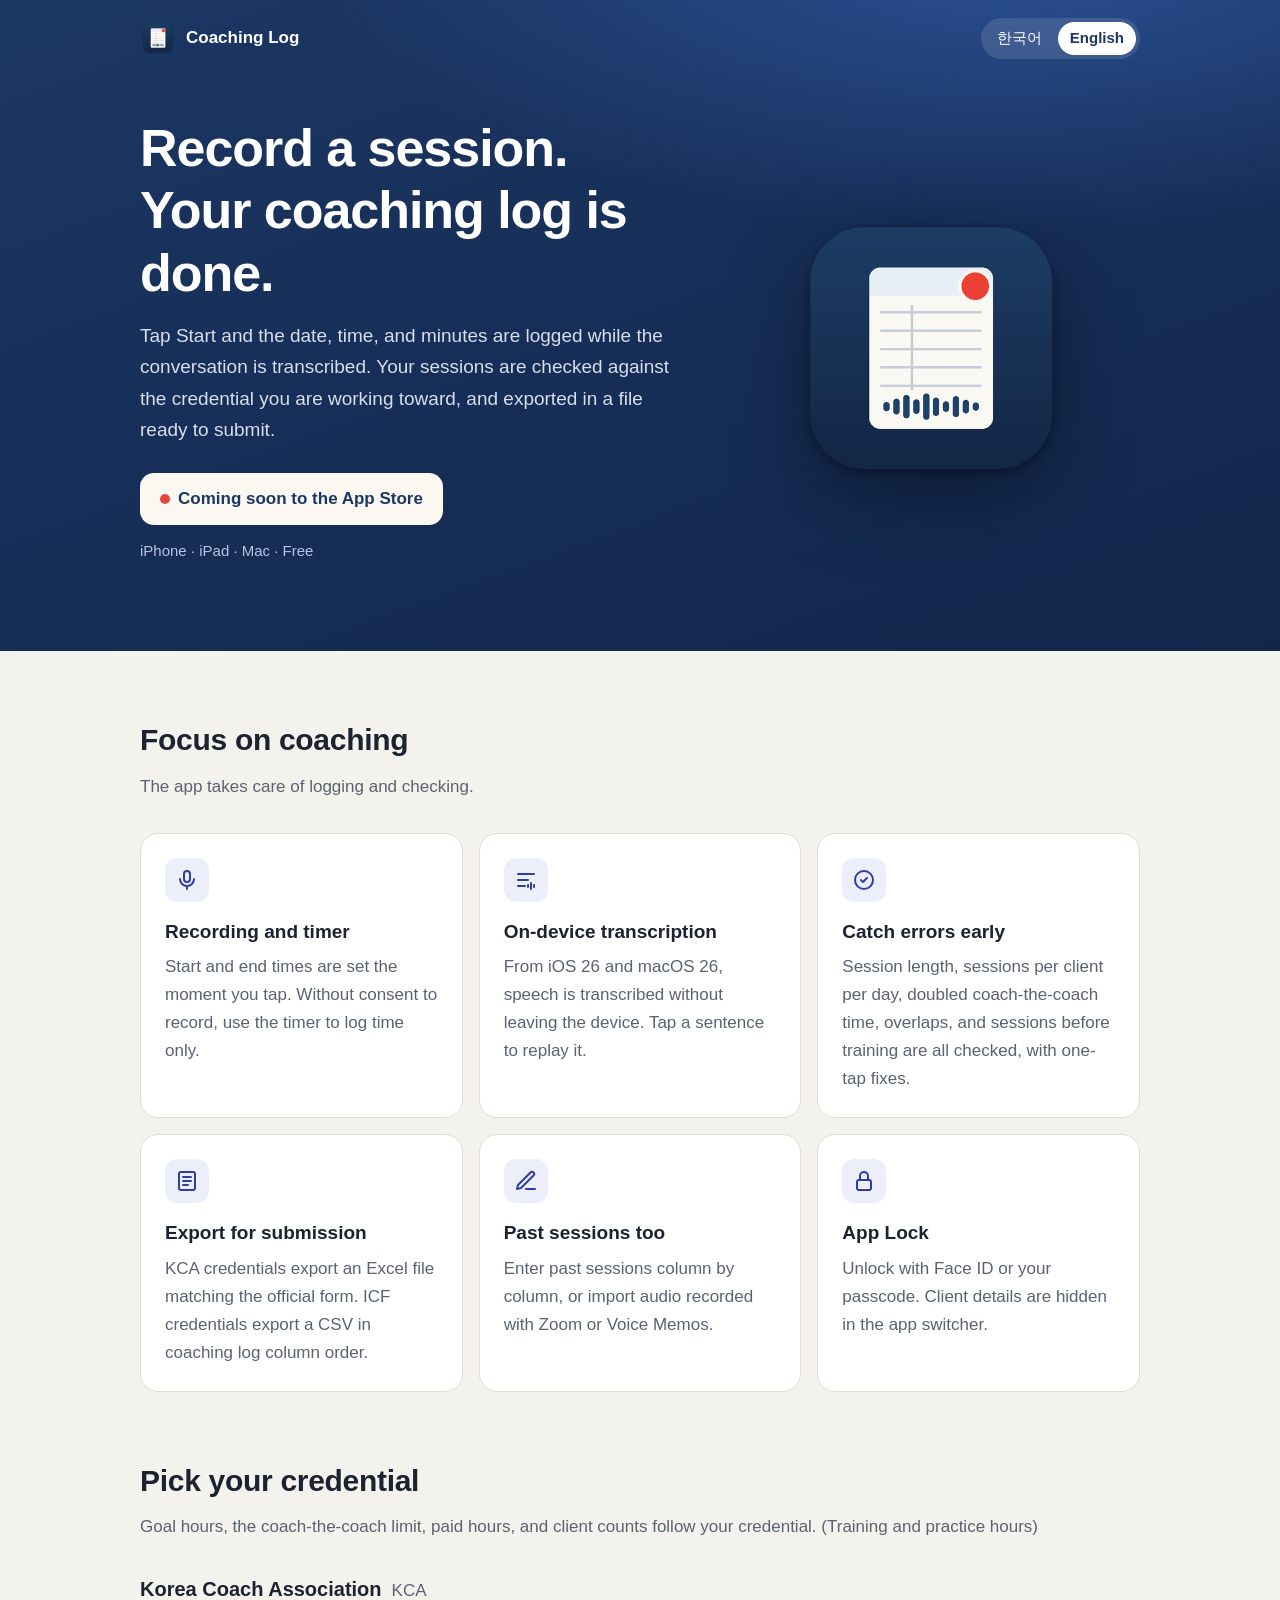
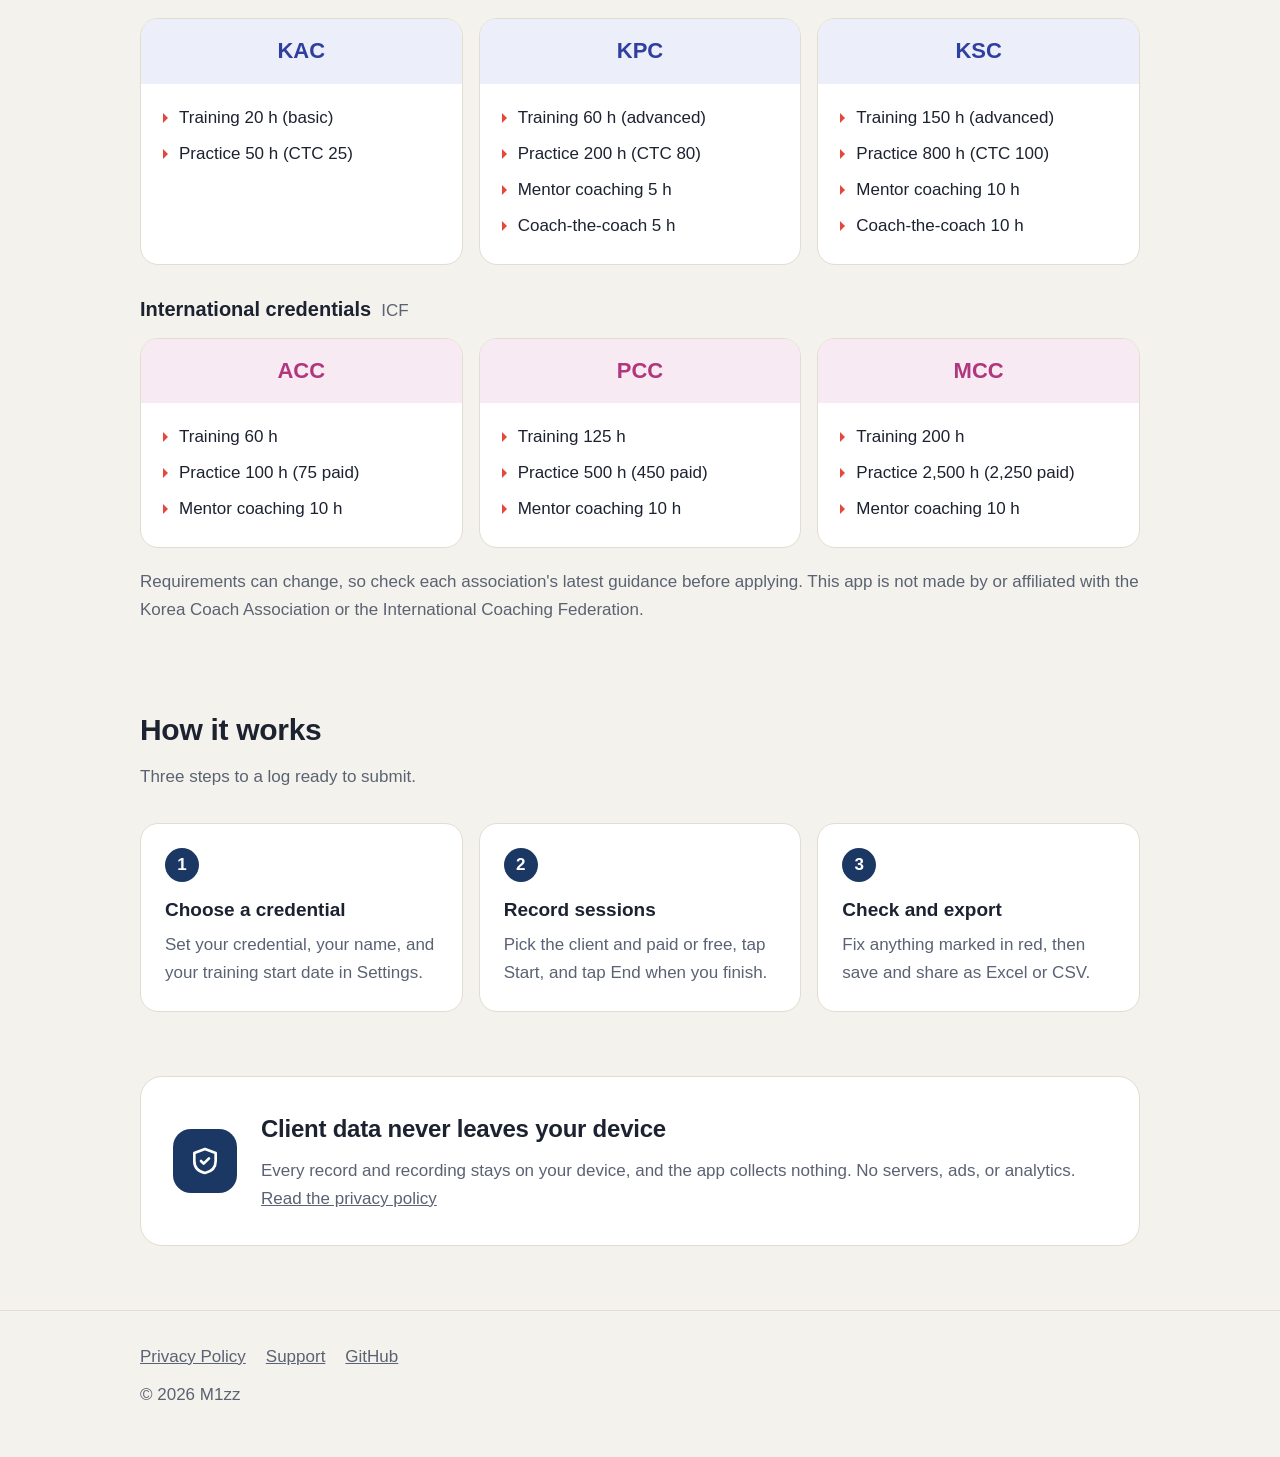
==== docs/index.html @ f6232773 "Add GitHub Pages site with app introduction and privacy policy - docs/index.html: features, supporte" ====
<!doctype html>
<html lang="ko" data-title-ko="코칭일지 · 코치 자격 실습 기록" data-title-en="Coaching Log · Coach Hours">
<head>
  <meta charset="utf-8">
  <meta name="viewport" content="width=device-width, initial-scale=1">
  <title>코칭일지 · 코치 자격 실습 기록</title>
  <meta name="description" content="코칭을 녹음하면 코칭일지가 완성돼요. KAC KPC KSC, ICF ACC PCC MCC 실습 시간을 기록하고 점검하는 iPhone · iPad · Mac 앱.">
  <meta property="og:title" content="코칭일지 · 코치 자격 실습 기록">
  <meta property="og:description" content="녹음하면 코칭일지가 완성돼요. 자격증별 실습 시간과 작성 규칙을 자동으로 점검합니다.">
  <meta property="og:image" content="https://m1zz.github.io/KACCoachingLog/assets/icon.png">
  <meta name="theme-color" content="#1b3764">
  <link rel="icon" href="assets/icon.png">
  <link rel="apple-touch-icon" href="assets/icon.png">
  <link rel="stylesheet" href="style.css">
</head>
<body>
  <div class="hero">
    <div class="wrap">
      <div class="topbar">
        <a class="brand" href="./"><img src="assets/icon.png" alt=""><span data-lang="ko">코칭일지</span><span data-lang="en">Coaching Log</span></a>
        <div class="lang" role="group" aria-label="Language">
          <button type="button" data-set="ko" aria-pressed="true">한국어</button>
          <button type="button" data-set="en" aria-pressed="false">English</button>
        </div>
      </div>

      <div class="hero-grid">
        <div>
          <h1 data-lang="ko">녹음하면<br>코칭일지가 완성돼요</h1>
          <h1 data-lang="en">Record a session.<br>Your coaching log is done.</h1>
          <p class="lead" data-lang="ko">시작 버튼을 누르면 날짜·시간·분이 기록되고, 대화는 텍스트로 변환돼요. 준비 중인 코치 자격증에 맞춰 실습 시간과 작성 규칙을 점검하고, 제출용 파일로 바로 내보내요.</p>
          <p class="lead" data-lang="en">Tap Start and the date, time, and minutes are logged while the conversation is transcribed. Your sessions are checked against the credential you are working toward, and exported in a file ready to submit.</p>
          <span class="badge"><span class="dot"></span><span data-lang="ko">App Store 출시 예정</span><span data-lang="en">Coming soon to the App Store</span></span>
          <p class="hero-sub" data-lang="ko">iPhone · iPad · Mac · 무료</p>
          <p class="hero-sub" data-lang="en">iPhone · iPad · Mac · Free</p>
        </div>
        <div class="hero-art"><img src="assets/icon.png" alt="코칭일지 앱 아이콘"></div>
      </div>
    </div>
  </div>

  <main>
    <section>
      <div class="wrap">
        <h2 data-lang="ko">코칭에만 집중하세요</h2>
        <h2 data-lang="en">Focus on coaching</h2>
        <p class="intro" data-lang="ko">기록과 점검은 앱이 맡아요.</p>
        <p class="intro" data-lang="en">The app takes care of logging and checking.</p>
        <div class="features">
          <div class="card">
            <div class="icon"><svg viewBox="0 0 24 24" fill="none" stroke="currentColor" stroke-width="2" stroke-linecap="round"><rect x="9" y="3" width="6" height="11" rx="3"/><path d="M5 11a7 7 0 0 0 14 0M12 18v3"/></svg></div>
            <h3 data-lang="ko">녹음과 타이머</h3>
            <h3 data-lang="en">Recording and timer</h3>
            <p data-lang="ko">시작과 종료를 누른 순간이 그대로 기록돼요. 녹음 동의가 없으면 타이머로 시간만 남길 수 있어요.</p>
            <p data-lang="en">Start and end times are set the moment you tap. Without consent to record, use the timer to log time only.</p>
          </div>
          <div class="card">
            <div class="icon"><svg viewBox="0 0 24 24" fill="none" stroke="currentColor" stroke-width="2" stroke-linecap="round"><path d="M4 6h16M4 12h10M4 18h7"/><path d="M17 15v6M20 17v2M14 17v2"/></svg></div>
            <h3 data-lang="ko">기기 안에서 텍스트 변환</h3>
            <h3 data-lang="en">On-device transcription</h3>
            <p data-lang="ko">iOS 26 · macOS 26부터 음성이 기기 밖으로 나가지 않고 변환돼요. 문장을 누르면 그 부분부터 다시 들어요.</p>
            <p data-lang="en">From iOS 26 and macOS 26, speech is transcribed without leaving the device. Tap a sentence to replay it.</p>
          </div>
          <div class="card">
            <div class="icon"><svg viewBox="0 0 24 24" fill="none" stroke="currentColor" stroke-width="2" stroke-linecap="round" stroke-linejoin="round"><path d="M9 12l2 2 4-4"/><circle cx="12" cy="12" r="9"/></svg></div>
            <h3 data-lang="ko">작성 오류 미리 찾기</h3>
            <h3 data-lang="en">Catch errors early</h3>
            <p data-lang="ko">세션 30~120분, 같은 날 같은 고객 2회, 코치더코치 2배 계산, 시간 겹침, 교육 시작 전 코칭까지 확인하고 한 번에 고쳐요.</p>
            <p data-lang="en">Session length, sessions per client per day, doubled coach-the-coach time, overlaps, and sessions before training are all checked, with one-tap fixes.</p>
          </div>
          <div class="card">
            <div class="icon"><svg viewBox="0 0 24 24" fill="none" stroke="currentColor" stroke-width="2" stroke-linecap="round" stroke-linejoin="round"><rect x="4" y="3" width="16" height="18" rx="2"/><path d="M8 8h8M8 12h8M8 16h5"/></svg></div>
            <h3 data-lang="ko">제출용 파일로 내보내기</h3>
            <h3 data-lang="en">Export for submission</h3>
            <p data-lang="ko">한국코치협회는 공식 코칭일지 양식과 같은 서식의 엑셀로, ICF는 코칭 로그 칸 순서의 CSV로 저장해요.</p>
            <p data-lang="en">KCA credentials export an Excel file matching the official form. ICF credentials export a CSV in coaching log column order.</p>
          </div>
          <div class="card">
            <div class="icon"><svg viewBox="0 0 24 24" fill="none" stroke="currentColor" stroke-width="2" stroke-linecap="round" stroke-linejoin="round"><path d="M12 20h9"/><path d="M16.5 3.5a2.1 2.1 0 0 1 3 3L7 19l-4 1 1-4z"/></svg></div>
            <h3 data-lang="ko">지난 코칭도 간단히</h3>
            <h3 data-lang="en">Past sessions too</h3>
            <p data-lang="ko">엑셀 칸 순서대로 직접 입력하거나, Zoom · 음성 메모로 녹음한 파일을 가져와 기록으로 만들어요.</p>
            <p data-lang="en">Enter past sessions column by column, or import audio recorded with Zoom or Voice Memos.</p>
          </div>
          <div class="card">
            <div class="icon"><svg viewBox="0 0 24 24" fill="none" stroke="currentColor" stroke-width="2" stroke-linecap="round" stroke-linejoin="round"><rect x="5" y="11" width="14" height="10" rx="2"/><path d="M8 11V7a4 4 0 0 1 8 0v4"/></svg></div>
            <h3 data-lang="ko">앱 잠금</h3>
            <h3 data-lang="en">App Lock</h3>
            <p data-lang="ko">Face ID 또는 기기 암호로 열고, 앱 전환 화면에서도 고객 정보가 가려져요.</p>
            <p data-lang="en">Unlock with Face ID or your passcode. Client details are hidden in the app switcher.</p>
          </div>
        </div>
      </div>
    </section>

    <section style="padding-top: 0">
      <div class="wrap">
        <h2 data-lang="ko">준비 중인 자격증을 고르세요</h2>
        <h2 data-lang="en">Pick your credential</h2>
        <p class="intro" data-lang="ko">목표 시간, 코치더코치 한도, 유료 시간, 고객 수 기준이 자격증에 맞춰 바뀌어요. (교육 · 실습시간 기준)</p>
        <p class="intro" data-lang="en">Goal hours, the coach-the-coach limit, paid hours, and client counts follow your credential. (Training and practice hours)</p>

        <div class="group-title"><strong data-lang="ko">국내 코치 자격증</strong><strong data-lang="en">Korea Coach Association</strong><span data-lang="ko">(사)한국코치협회</span><span data-lang="en">KCA</span></div>
        <div class="creds">
          <div class="cred kca"><header>KAC</header><ul>
            <li data-lang="ko">교육 20시간 (기본)</li><li data-lang="en">Training 20 h (basic)</li>
            <li data-lang="ko">실습 50시간 (CTC 25)</li><li data-lang="en">Practice 50 h (CTC 25)</li>
          </ul></div>
          <div class="cred kca"><header>KPC</header><ul>
            <li data-lang="ko">교육 60시간 (심화, 역량)</li><li data-lang="en">Training 60 h (advanced)</li>
            <li data-lang="ko">실습 200시간 (CTC 80)</li><li data-lang="en">Practice 200 h (CTC 80)</li>
            <li data-lang="ko">멘토코칭 5시간</li><li data-lang="en">Mentor coaching 5 h</li>
            <li data-lang="ko">코치더코치 5시간</li><li data-lang="en">Coach-the-coach 5 h</li>
          </ul></div>
          <div class="cred kca"><header>KSC</header><ul>
            <li data-lang="ko">교육 150시간 (심화, 역량)</li><li data-lang="en">Training 150 h (advanced)</li>
            <li data-lang="ko">실습 800시간 (CTC 100)</li><li data-lang="en">Practice 800 h (CTC 100)</li>
            <li data-lang="ko">멘토코칭 10시간</li><li data-lang="en">Mentor coaching 10 h</li>
            <li data-lang="ko">코치더코치 10시간</li><li data-lang="en">Coach-the-coach 10 h</li>
          </ul></div>
        </div>

        <div class="group-title"><strong data-lang="ko">국제 코치 자격증</strong><strong data-lang="en">International credentials</strong><span data-lang="ko">국제코칭연맹(ICF)</span><span data-lang="en">ICF</span></div>
        <div class="creds">
          <div class="cred icf"><header>ACC</header><ul>
            <li data-lang="ko">교육 60시간</li><li data-lang="en">Training 60 h</li>
            <li data-lang="ko">실습 100시간 (유료 75시간)</li><li data-lang="en">Practice 100 h (75 paid)</li>
            <li data-lang="ko">멘토코칭 10시간</li><li data-lang="en">Mentor coaching 10 h</li>
          </ul></div>
          <div class="cred icf"><header>PCC</header><ul>
            <li data-lang="ko">교육 125시간</li><li data-lang="en">Training 125 h</li>
            <li data-lang="ko">실습 500시간 (유료 450시간)</li><li data-lang="en">Practice 500 h (450 paid)</li>
            <li data-lang="ko">멘토코칭 10시간</li><li data-lang="en">Mentor coaching 10 h</li>
          </ul></div>
          <div class="cred icf"><header>MCC</header><ul>
            <li data-lang="ko">교육 200시간</li><li data-lang="en">Training 200 h</li>
            <li data-lang="ko">실습 2500시간 (유료 2250시간)</li><li data-lang="en">Practice 2,500 h (2,250 paid)</li>
            <li data-lang="ko">멘토코칭 10시간</li><li data-lang="en">Mentor coaching 10 h</li>
          </ul></div>
        </div>
        <p class="note" data-lang="ko">응시 요건은 바뀔 수 있어요. 응시 전에 각 협회의 최신 안내를 확인해 주세요. 이 앱은 한국코치협회나 국제코칭연맹이 만든 앱이 아니에요.</p>
        <p class="note" data-lang="en">Requirements can change, so check each association's latest guidance before applying. This app is not made by or affiliated with the Korea Coach Association or the International Coaching Federation.</p>
      </div>
    </section>

    <section style="padding-top: 0">
      <div class="wrap">
        <h2 data-lang="ko">이렇게 써요</h2>
        <h2 data-lang="en">How it works</h2>
        <p class="intro" data-lang="ko">세 단계면 제출할 코칭일지가 준비돼요.</p>
        <p class="intro" data-lang="en">Three steps to a log ready to submit.</p>
        <div class="steps">
          <div class="step">
            <h3 data-lang="ko">자격증 고르기</h3><h3 data-lang="en">Choose a credential</h3>
            <p data-lang="ko">설정에서 준비 중인 자격증과 응시자 명, 교육 시작일을 입력해요.</p>
            <p data-lang="en">Set your credential, your name, and your training start date in Settings.</p>
          </div>
          <div class="step">
            <h3 data-lang="ko">코칭 녹음</h3><h3 data-lang="en">Record sessions</h3>
            <p data-lang="ko">고객 이름과 유료 · 무료를 고르고 시작, 끝나면 종료를 눌러요.</p>
            <p data-lang="en">Pick the client and paid or free, tap Start, and tap End when you finish.</p>
          </div>
          <div class="step">
            <h3 data-lang="ko">점검하고 내보내기</h3><h3 data-lang="en">Check and export</h3>
            <p data-lang="ko">빨간 표시를 고친 뒤 엑셀이나 CSV로 저장하고 공유해요.</p>
            <p data-lang="en">Fix anything marked in red, then save and share as Excel or CSV.</p>
          </div>
        </div>
      </div>
    </section>

    <section style="padding-top: 0">
      <div class="wrap">
        <div class="privacy-band">
          <div class="shield"><svg width="32" height="32" viewBox="0 0 24 24" fill="none" stroke="currentColor" stroke-width="2" stroke-linecap="round" stroke-linejoin="round"><path d="M12 3l8 3v6c0 5-3.5 8-8 9-4.5-1-8-4-8-9V6z"/><path d="M9 12l2 2 4-4"/></svg></div>
          <div>
            <h2 data-lang="ko">고객 정보는 기기 밖으로 나가지 않아요</h2>
            <h2 data-lang="en">Client data never leaves your device</h2>
            <p data-lang="ko">모든 기록과 녹음은 이 기기에만 저장되고, 앱은 어떤 정보도 수집하지 않아요. 서버, 광고, 분석 도구가 없어요. <a href="privacy.html">개인정보처리방침 보기</a></p>
            <p data-lang="en">Every record and recording stays on your device, and the app collects nothing. No servers, ads, or analytics. <a href="privacy.html">Read the privacy policy</a></p>
          </div>
        </div>
      </div>
    </section>
  </main>

  <footer>
    <div class="wrap">
      <div class="links">
        <a href="privacy.html"><span data-lang="ko">개인정보처리방침</span><span data-lang="en">Privacy Policy</span></a>
        <a href="https://github.com/M1zz/KACCoachingLog/issues"><span data-lang="ko">문의 · 지원</span><span data-lang="en">Support</span></a>
        <a href="https://github.com/M1zz/KACCoachingLog">GitHub</a>
      </div>
      <div>© 2026 M1zz</div>
    </div>
  </footer>
  <script src="lang.js"></script>
</body>
</html>
---- docs/style.css ----
:root {
  --navy: #1b3764;
  --navy-deep: #12264a;
  --paper: #fbf8f1;
  --red: #e5483b;
  --bg: #f4f2ec;
  --surface: #ffffff;
  --text: #1c2230;
  --muted: #5a6273;
  --line: #e2ddd1;
  --kca: #2f3f9e;
  --kca-soft: #eceefa;
  --icf: #b0367d;
  --icf-soft: #f8eaf2;
}

@media (prefers-color-scheme: dark) {
  :root {
    --bg: #0f1726;
    --surface: #182236;
    --text: #e9ecf2;
    --muted: #a3acbd;
    --line: #2a3650;
    --kca: #a9b4ff;
    --kca-soft: #1f2a4d;
    --icf: #f29ccc;
    --icf-soft: #3a2036;
  }
}

* { box-sizing: border-box; }

html { -webkit-text-size-adjust: 100%; }

body {
  margin: 0;
  background: var(--bg);
  color: var(--text);
  font-family: -apple-system, BlinkMacSystemFont, "Apple SD Gothic Neo", "Pretendard", "Noto Sans KR", "Segoe UI", sans-serif;
  font-size: 17px;
  line-height: 1.65;
  word-break: keep-all;
}

a { color: inherit; }

.wrap { max-width: 1040px; margin: 0 auto; padding: 0 20px; }

/* Language switch: elements carry data-lang="ko" or "en" */
html[lang="ko"] [data-lang="en"],
html[lang="en"] [data-lang="ko"] { display: none !important; }

.topbar {
  display: flex; align-items: center; justify-content: space-between;
  padding: 18px 0;
}
.brand { display: flex; align-items: center; gap: 10px; font-weight: 700; text-decoration: none; }
.brand img { width: 36px; height: 36px; border-radius: 9px; }
.lang { display: flex; gap: 4px; background: rgba(255,255,255,.12); border-radius: 999px; padding: 4px; }
.lang button {
  font: inherit; font-size: 15px; border: 0; background: transparent; color: inherit;
  padding: 4px 12px; border-radius: 999px; cursor: pointer;
}
.lang button[aria-pressed="true"] { background: #fff; color: var(--navy); font-weight: 700; }

/* Hero */
.hero {
  background: radial-gradient(1200px 500px at 80% -10%, #2b5196 0%, transparent 60%), linear-gradient(160deg, var(--navy) 0%, var(--navy-deep) 100%);
  color: #fff;
  padding-bottom: 72px;
}
.hero-grid { display: grid; grid-template-columns: 1.3fr 1fr; gap: 40px; align-items: center; padding-top: 40px; }
.hero h1 { font-size: clamp(34px, 5vw, 52px); line-height: 1.2; margin: 0 0 16px; letter-spacing: -0.02em; }
.hero p.lead { font-size: 19px; color: #d6deef; margin: 0 0 28px; max-width: 34em; }
.badge {
  display: inline-flex; align-items: center; gap: 8px;
  background: var(--paper); color: var(--navy); font-weight: 700;
  padding: 12px 20px; border-radius: 14px; text-decoration: none;
}
.badge .dot { width: 10px; height: 10px; border-radius: 50%; background: var(--red); }
.hero-sub { margin-top: 14px; color: #b9c4dc; font-size: 15px; }
.hero-art { display: flex; justify-content: center; }
.hero-art img { width: min(300px, 70vw); filter: drop-shadow(0 24px 40px rgba(0,0,0,.35)); }

/* Sections */
section { padding: 64px 0; }
section h2 { font-size: 30px; margin: 0 0 8px; letter-spacing: -0.01em; }
section .intro { color: var(--muted); margin: 0 0 32px; }

.features { display: grid; grid-template-columns: repeat(3, 1fr); gap: 16px; }
.card {
  background: var(--surface); border: 1px solid var(--line); border-radius: 18px; padding: 24px;
}
.card .icon {
  width: 44px; height: 44px; border-radius: 12px; display: grid; place-items: center;
  background: var(--kca-soft); color: var(--kca); margin-bottom: 14px;
}
.card .icon svg { width: 24px; height: 24px; }
.card h3 { margin: 0 0 6px; font-size: 19px; }
.card p { margin: 0; color: var(--muted); }

/* Credentials */
.creds { display: grid; grid-template-columns: repeat(3, 1fr); gap: 16px; }
.cred { background: var(--surface); border: 1px solid var(--line); border-radius: 18px; overflow: hidden; }
.cred header { padding: 14px 20px; font-size: 22px; font-weight: 800; text-align: center; }
.cred.kca header { background: var(--kca-soft); color: var(--kca); }
.cred.icf header { background: var(--icf-soft); color: var(--icf); }
.cred ul { list-style: none; margin: 0; padding: 16px 20px 20px; }
.cred li { padding: 4px 0 4px 18px; position: relative; }
.cred li::before { content: ""; position: absolute; left: 2px; top: 13px; border: 5px solid transparent; border-left-color: var(--red); }
.group-title { display: flex; align-items: baseline; gap: 10px; margin: 28px 0 12px; }
.group-title strong { font-size: 20px; }
.group-title span { color: var(--muted); }
.note { color: var(--muted); margin-top: 20px; }

/* Steps */
.steps { display: grid; grid-template-columns: repeat(3, 1fr); gap: 16px; counter-reset: step; }
.step { background: var(--surface); border: 1px solid var(--line); border-radius: 18px; padding: 24px; }
.step::before {
  counter-increment: step; content: counter(step);
  display: inline-grid; place-items: center; width: 34px; height: 34px; border-radius: 50%;
  background: var(--navy); color: #fff; font-weight: 700; margin-bottom: 12px;
}
.step h3 { margin: 0 0 6px; font-size: 19px; }
.step p { margin: 0; color: var(--muted); }

.privacy-band {
  background: var(--surface); border: 1px solid var(--line); border-radius: 22px; padding: 32px;
  display: grid; grid-template-columns: auto 1fr; gap: 24px; align-items: center;
}
.privacy-band .shield {
  width: 64px; height: 64px; border-radius: 18px; background: var(--navy); color: #fff; display: grid; place-items: center;
}
.privacy-band h2 { font-size: 24px; }
.privacy-band p { margin: 0; color: var(--muted); }

footer { border-top: 1px solid var(--line); padding: 32px 0 48px; color: var(--muted); }
footer .links { display: flex; flex-wrap: wrap; gap: 20px; margin-bottom: 10px; }

/* Document pages (privacy) */
.doc-head { background: var(--navy); color: #fff; padding-bottom: 40px; }
.doc-head h1 { margin: 24px 0 6px; font-size: 34px; }
.doc-head p { margin: 0; color: #c9d3e8; }
.doc { max-width: 760px; margin: 0 auto; padding: 40px 20px 64px; }
.doc h2 { font-size: 22px; margin: 36px 0 10px; }
.doc ul { padding-left: 22px; }
.doc li { margin: 6px 0; }
.doc .box { background: var(--surface); border: 1px solid var(--line); border-radius: 16px; padding: 20px 24px; }

@media (max-width: 860px) {
  .hero-grid { grid-template-columns: 1fr; text-align: center; }
  .hero p.lead { margin-left: auto; margin-right: auto; }
  .hero-art { order: -1; }
  .hero-art img { width: 180px; }
  .features, .creds, .steps { grid-template-columns: 1fr; }
  .privacy-band { grid-template-columns: 1fr; }
}
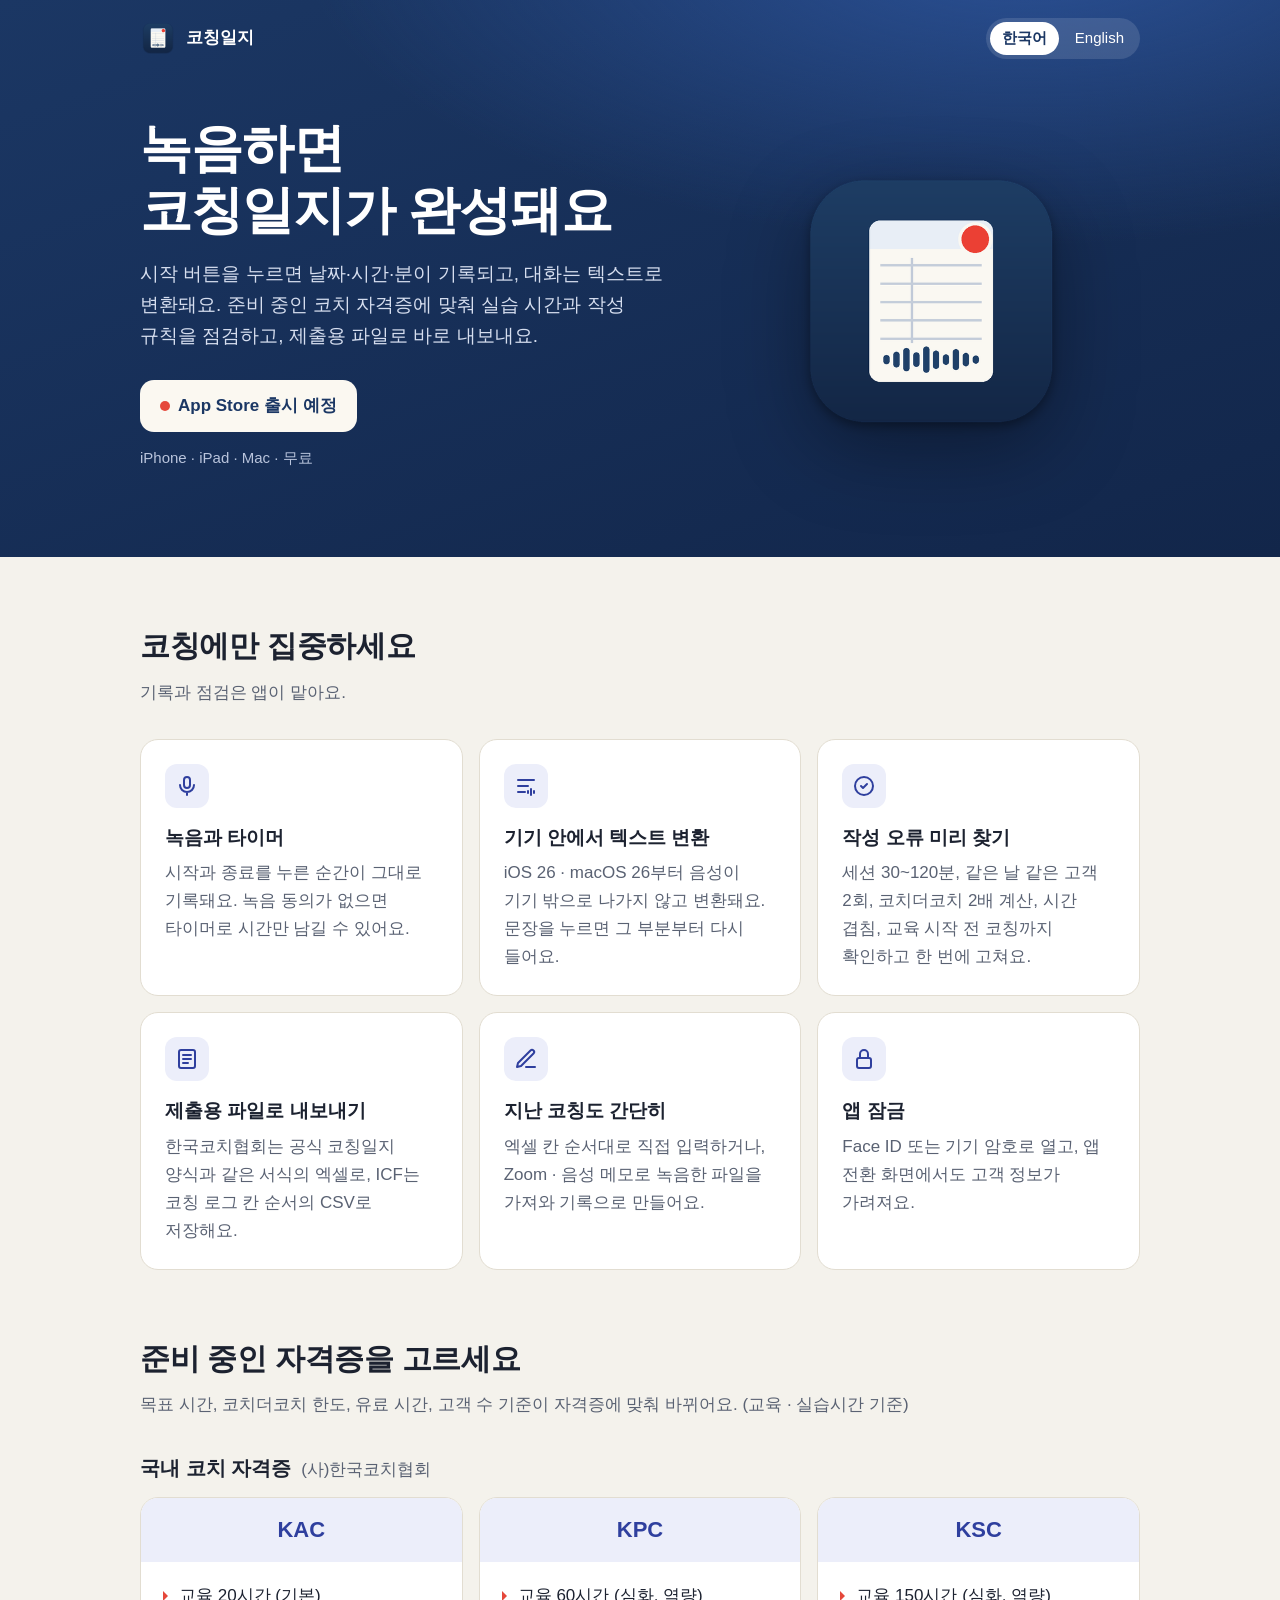
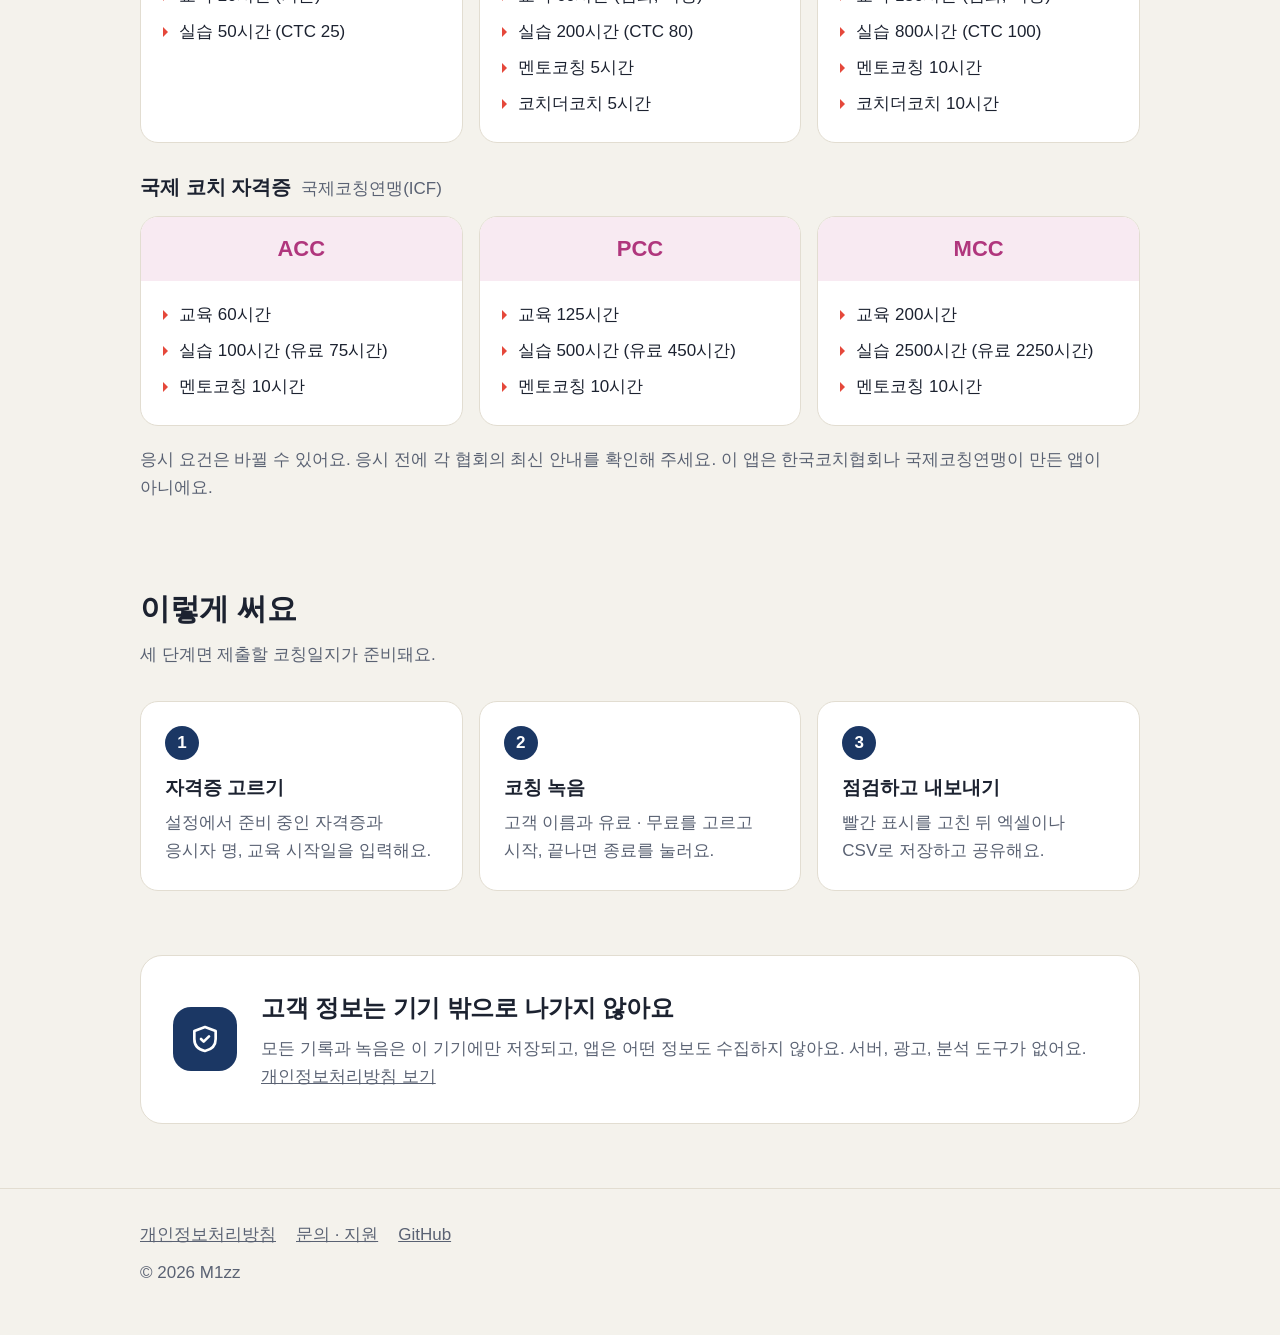
==== commit 1f47ecf2: "Prepare 1.0 for automatic deployment with DeployBar in Korean and English - deploy.env (LOCALES ko,e" ====
--- a/docs/index.html
+++ b/docs/index.html
@@ -1,5 +1,5 @@
 <!doctype html>
-<html lang="ko" data-title-ko="코칭일지 · 코치 자격 실습 기록" data-title-en="Coaching Log · Coach Hours">
+<html lang="ko">
 <head>
   <meta charset="utf-8">
   <meta name="viewport" content="width=device-width, initial-scale=1">
@@ -7,32 +7,35 @@
   <meta name="description" content="코칭을 녹음하면 코칭일지가 완성돼요. KAC KPC KSC, ICF ACC PCC MCC 실습 시간을 기록하고 점검하는 iPhone · iPad · Mac 앱.">
   <meta property="og:title" content="코칭일지 · 코치 자격 실습 기록">
   <meta property="og:description" content="녹음하면 코칭일지가 완성돼요. 자격증별 실습 시간과 작성 규칙을 자동으로 점검합니다.">
+  
+  
+  
   <meta property="og:image" content="https://m1zz.github.io/KACCoachingLog/assets/icon.png">
   <meta name="theme-color" content="#1b3764">
   <link rel="icon" href="assets/icon.png">
   <link rel="apple-touch-icon" href="assets/icon.png">
   <link rel="stylesheet" href="style.css">
+  <link rel="alternate" hreflang="ko" href="https://m1zz.github.io/KACCoachingLog/">
+  <link rel="alternate" hreflang="en" href="https://m1zz.github.io/KACCoachingLog/en/">
+  <link rel="alternate" hreflang="x-default" href="https://m1zz.github.io/KACCoachingLog/">
 </head>
 <body>
   <div class="hero">
     <div class="wrap">
       <div class="topbar">
-        <a class="brand" href="./"><img src="assets/icon.png" alt=""><span data-lang="ko">코칭일지</span><span data-lang="en">Coaching Log</span></a>
-        <div class="lang" role="group" aria-label="Language">
-          <button type="button" data-set="ko" aria-pressed="true">한국어</button>
-          <button type="button" data-set="en" aria-pressed="false">English</button>
-        </div>
+        <a class="brand" href="./"><img src="assets/icon.png" alt=""><span>코칭일지</span></a>
+        <div class="lang" role="group" aria-label="Language"><a href="./" aria-current="page">한국어</a><a href="en/./">English</a></div>
       </div>
 
       <div class="hero-grid">
         <div>
-          <h1 data-lang="ko">녹음하면<br>코칭일지가 완성돼요</h1>
-          <h1 data-lang="en">Record a session.<br>Your coaching log is done.</h1>
-          <p class="lead" data-lang="ko">시작 버튼을 누르면 날짜·시간·분이 기록되고, 대화는 텍스트로 변환돼요. 준비 중인 코치 자격증에 맞춰 실습 시간과 작성 규칙을 점검하고, 제출용 파일로 바로 내보내요.</p>
-          <p class="lead" data-lang="en">Tap Start and the date, time, and minutes are logged while the conversation is transcribed. Your sessions are checked against the credential you are working toward, and exported in a file ready to submit.</p>
-          <span class="badge"><span class="dot"></span><span data-lang="ko">App Store 출시 예정</span><span data-lang="en">Coming soon to the App Store</span></span>
-          <p class="hero-sub" data-lang="ko">iPhone · iPad · Mac · 무료</p>
-          <p class="hero-sub" data-lang="en">iPhone · iPad · Mac · Free</p>
+          <h1>녹음하면<br>코칭일지가 완성돼요</h1>
+          
+          <p class="lead">시작 버튼을 누르면 날짜·시간·분이 기록되고, 대화는 텍스트로 변환돼요. 준비 중인 코치 자격증에 맞춰 실습 시간과 작성 규칙을 점검하고, 제출용 파일로 바로 내보내요.</p>
+          
+          <span class="badge"><span class="dot"></span><span>App Store 출시 예정</span></span>
+          <p class="hero-sub">iPhone · iPad · Mac · 무료</p>
+          
         </div>
         <div class="hero-art"><img src="assets/icon.png" alt="코칭일지 앱 아이콘"></div>
       </div>
@@ -42,52 +45,52 @@
   <main>
     <section>
       <div class="wrap">
-        <h2 data-lang="ko">코칭에만 집중하세요</h2>
-        <h2 data-lang="en">Focus on coaching</h2>
-        <p class="intro" data-lang="ko">기록과 점검은 앱이 맡아요.</p>
-        <p class="intro" data-lang="en">The app takes care of logging and checking.</p>
+        <h2>코칭에만 집중하세요</h2>
+        
+        <p class="intro">기록과 점검은 앱이 맡아요.</p>
+        
         <div class="features">
           <div class="card">
             <div class="icon"><svg viewBox="0 0 24 24" fill="none" stroke="currentColor" stroke-width="2" stroke-linecap="round"><rect x="9" y="3" width="6" height="11" rx="3"/><path d="M5 11a7 7 0 0 0 14 0M12 18v3"/></svg></div>
-            <h3 data-lang="ko">녹음과 타이머</h3>
-            <h3 data-lang="en">Recording and timer</h3>
-            <p data-lang="ko">시작과 종료를 누른 순간이 그대로 기록돼요. 녹음 동의가 없으면 타이머로 시간만 남길 수 있어요.</p>
-            <p data-lang="en">Start and end times are set the moment you tap. Without consent to record, use the timer to log time only.</p>
+            <h3>녹음과 타이머</h3>
+            
+            <p>시작과 종료를 누른 순간이 그대로 기록돼요. 녹음 동의가 없으면 타이머로 시간만 남길 수 있어요.</p>
+            
           </div>
           <div class="card">
             <div class="icon"><svg viewBox="0 0 24 24" fill="none" stroke="currentColor" stroke-width="2" stroke-linecap="round"><path d="M4 6h16M4 12h10M4 18h7"/><path d="M17 15v6M20 17v2M14 17v2"/></svg></div>
-            <h3 data-lang="ko">기기 안에서 텍스트 변환</h3>
-            <h3 data-lang="en">On-device transcription</h3>
-            <p data-lang="ko">iOS 26 · macOS 26부터 음성이 기기 밖으로 나가지 않고 변환돼요. 문장을 누르면 그 부분부터 다시 들어요.</p>
-            <p data-lang="en">From iOS 26 and macOS 26, speech is transcribed without leaving the device. Tap a sentence to replay it.</p>
+            <h3>기기 안에서 텍스트 변환</h3>
+            
+            <p>iOS 26 · macOS 26부터 음성이 기기 밖으로 나가지 않고 변환돼요. 문장을 누르면 그 부분부터 다시 들어요.</p>
+            
           </div>
           <div class="card">
             <div class="icon"><svg viewBox="0 0 24 24" fill="none" stroke="currentColor" stroke-width="2" stroke-linecap="round" stroke-linejoin="round"><path d="M9 12l2 2 4-4"/><circle cx="12" cy="12" r="9"/></svg></div>
-            <h3 data-lang="ko">작성 오류 미리 찾기</h3>
-            <h3 data-lang="en">Catch errors early</h3>
-            <p data-lang="ko">세션 30~120분, 같은 날 같은 고객 2회, 코치더코치 2배 계산, 시간 겹침, 교육 시작 전 코칭까지 확인하고 한 번에 고쳐요.</p>
-            <p data-lang="en">Session length, sessions per client per day, doubled coach-the-coach time, overlaps, and sessions before training are all checked, with one-tap fixes.</p>
+            <h3>작성 오류 미리 찾기</h3>
+            
+            <p>세션 30~120분, 같은 날 같은 고객 2회, 코치더코치 2배 계산, 시간 겹침, 교육 시작 전 코칭까지 확인하고 한 번에 고쳐요.</p>
+            
           </div>
           <div class="card">
             <div class="icon"><svg viewBox="0 0 24 24" fill="none" stroke="currentColor" stroke-width="2" stroke-linecap="round" stroke-linejoin="round"><rect x="4" y="3" width="16" height="18" rx="2"/><path d="M8 8h8M8 12h8M8 16h5"/></svg></div>
-            <h3 data-lang="ko">제출용 파일로 내보내기</h3>
-            <h3 data-lang="en">Export for submission</h3>
-            <p data-lang="ko">한국코치협회는 공식 코칭일지 양식과 같은 서식의 엑셀로, ICF는 코칭 로그 칸 순서의 CSV로 저장해요.</p>
-            <p data-lang="en">KCA credentials export an Excel file matching the official form. ICF credentials export a CSV in coaching log column order.</p>
+            <h3>제출용 파일로 내보내기</h3>
+            
+            <p>한국코치협회는 공식 코칭일지 양식과 같은 서식의 엑셀로, ICF는 코칭 로그 칸 순서의 CSV로 저장해요.</p>
+            
           </div>
           <div class="card">
             <div class="icon"><svg viewBox="0 0 24 24" fill="none" stroke="currentColor" stroke-width="2" stroke-linecap="round" stroke-linejoin="round"><path d="M12 20h9"/><path d="M16.5 3.5a2.1 2.1 0 0 1 3 3L7 19l-4 1 1-4z"/></svg></div>
-            <h3 data-lang="ko">지난 코칭도 간단히</h3>
-            <h3 data-lang="en">Past sessions too</h3>
-            <p data-lang="ko">엑셀 칸 순서대로 직접 입력하거나, Zoom · 음성 메모로 녹음한 파일을 가져와 기록으로 만들어요.</p>
-            <p data-lang="en">Enter past sessions column by column, or import audio recorded with Zoom or Voice Memos.</p>
+            <h3>지난 코칭도 간단히</h3>
+            
+            <p>엑셀 칸 순서대로 직접 입력하거나, Zoom · 음성 메모로 녹음한 파일을 가져와 기록으로 만들어요.</p>
+            
           </div>
           <div class="card">
             <div class="icon"><svg viewBox="0 0 24 24" fill="none" stroke="currentColor" stroke-width="2" stroke-linecap="round" stroke-linejoin="round"><rect x="5" y="11" width="14" height="10" rx="2"/><path d="M8 11V7a4 4 0 0 1 8 0v4"/></svg></div>
-            <h3 data-lang="ko">앱 잠금</h3>
-            <h3 data-lang="en">App Lock</h3>
-            <p data-lang="ko">Face ID 또는 기기 암호로 열고, 앱 전환 화면에서도 고객 정보가 가려져요.</p>
-            <p data-lang="en">Unlock with Face ID or your passcode. Client details are hidden in the app switcher.</p>
+            <h3>앱 잠금</h3>
+            
+            <p>Face ID 또는 기기 암호로 열고, 앱 전환 화면에서도 고객 정보가 가려져요.</p>
+            
           </div>
         </div>
       </div>
@@ -95,75 +98,75 @@
 
     <section style="padding-top: 0">
       <div class="wrap">
-        <h2 data-lang="ko">준비 중인 자격증을 고르세요</h2>
-        <h2 data-lang="en">Pick your credential</h2>
-        <p class="intro" data-lang="ko">목표 시간, 코치더코치 한도, 유료 시간, 고객 수 기준이 자격증에 맞춰 바뀌어요. (교육 · 실습시간 기준)</p>
-        <p class="intro" data-lang="en">Goal hours, the coach-the-coach limit, paid hours, and client counts follow your credential. (Training and practice hours)</p>
-
-        <div class="group-title"><strong data-lang="ko">국내 코치 자격증</strong><strong data-lang="en">Korea Coach Association</strong><span data-lang="ko">(사)한국코치협회</span><span data-lang="en">KCA</span></div>
+        <h2>준비 중인 자격증을 고르세요</h2>
+        
+        <p class="intro">목표 시간, 코치더코치 한도, 유료 시간, 고객 수 기준이 자격증에 맞춰 바뀌어요. (교육 · 실습시간 기준)</p>
+        
+
+        <div class="group-title"><strong>국내 코치 자격증</strong><span>(사)한국코치협회</span></div>
         <div class="creds">
           <div class="cred kca"><header>KAC</header><ul>
-            <li data-lang="ko">교육 20시간 (기본)</li><li data-lang="en">Training 20 h (basic)</li>
-            <li data-lang="ko">실습 50시간 (CTC 25)</li><li data-lang="en">Practice 50 h (CTC 25)</li>
+            <li>교육 20시간 (기본)</li>
+            <li>실습 50시간 (CTC 25)</li>
           </ul></div>
           <div class="cred kca"><header>KPC</header><ul>
-            <li data-lang="ko">교육 60시간 (심화, 역량)</li><li data-lang="en">Training 60 h (advanced)</li>
-            <li data-lang="ko">실습 200시간 (CTC 80)</li><li data-lang="en">Practice 200 h (CTC 80)</li>
-            <li data-lang="ko">멘토코칭 5시간</li><li data-lang="en">Mentor coaching 5 h</li>
-            <li data-lang="ko">코치더코치 5시간</li><li data-lang="en">Coach-the-coach 5 h</li>
+            <li>교육 60시간 (심화, 역량)</li>
+            <li>실습 200시간 (CTC 80)</li>
+            <li>멘토코칭 5시간</li>
+            <li>코치더코치 5시간</li>
           </ul></div>
           <div class="cred kca"><header>KSC</header><ul>
-            <li data-lang="ko">교육 150시간 (심화, 역량)</li><li data-lang="en">Training 150 h (advanced)</li>
-            <li data-lang="ko">실습 800시간 (CTC 100)</li><li data-lang="en">Practice 800 h (CTC 100)</li>
-            <li data-lang="ko">멘토코칭 10시간</li><li data-lang="en">Mentor coaching 10 h</li>
-            <li data-lang="ko">코치더코치 10시간</li><li data-lang="en">Coach-the-coach 10 h</li>
-          </ul></div>
-        </div>
-
-        <div class="group-title"><strong data-lang="ko">국제 코치 자격증</strong><strong data-lang="en">International credentials</strong><span data-lang="ko">국제코칭연맹(ICF)</span><span data-lang="en">ICF</span></div>
+            <li>교육 150시간 (심화, 역량)</li>
+            <li>실습 800시간 (CTC 100)</li>
+            <li>멘토코칭 10시간</li>
+            <li>코치더코치 10시간</li>
+          </ul></div>
+        </div>
+
+        <div class="group-title"><strong>국제 코치 자격증</strong><span>국제코칭연맹(ICF)</span></div>
         <div class="creds">
           <div class="cred icf"><header>ACC</header><ul>
-            <li data-lang="ko">교육 60시간</li><li data-lang="en">Training 60 h</li>
-            <li data-lang="ko">실습 100시간 (유료 75시간)</li><li data-lang="en">Practice 100 h (75 paid)</li>
-            <li data-lang="ko">멘토코칭 10시간</li><li data-lang="en">Mentor coaching 10 h</li>
+            <li>교육 60시간</li>
+            <li>실습 100시간 (유료 75시간)</li>
+            <li>멘토코칭 10시간</li>
           </ul></div>
           <div class="cred icf"><header>PCC</header><ul>
-            <li data-lang="ko">교육 125시간</li><li data-lang="en">Training 125 h</li>
-            <li data-lang="ko">실습 500시간 (유료 450시간)</li><li data-lang="en">Practice 500 h (450 paid)</li>
-            <li data-lang="ko">멘토코칭 10시간</li><li data-lang="en">Mentor coaching 10 h</li>
+            <li>교육 125시간</li>
+            <li>실습 500시간 (유료 450시간)</li>
+            <li>멘토코칭 10시간</li>
           </ul></div>
           <div class="cred icf"><header>MCC</header><ul>
-            <li data-lang="ko">교육 200시간</li><li data-lang="en">Training 200 h</li>
-            <li data-lang="ko">실습 2500시간 (유료 2250시간)</li><li data-lang="en">Practice 2,500 h (2,250 paid)</li>
-            <li data-lang="ko">멘토코칭 10시간</li><li data-lang="en">Mentor coaching 10 h</li>
-          </ul></div>
-        </div>
-        <p class="note" data-lang="ko">응시 요건은 바뀔 수 있어요. 응시 전에 각 협회의 최신 안내를 확인해 주세요. 이 앱은 한국코치협회나 국제코칭연맹이 만든 앱이 아니에요.</p>
-        <p class="note" data-lang="en">Requirements can change, so check each association's latest guidance before applying. This app is not made by or affiliated with the Korea Coach Association or the International Coaching Federation.</p>
+            <li>교육 200시간</li>
+            <li>실습 2500시간 (유료 2250시간)</li>
+            <li>멘토코칭 10시간</li>
+          </ul></div>
+        </div>
+        <p class="note">응시 요건은 바뀔 수 있어요. 응시 전에 각 협회의 최신 안내를 확인해 주세요. 이 앱은 한국코치협회나 국제코칭연맹이 만든 앱이 아니에요.</p>
+        
       </div>
     </section>
 
     <section style="padding-top: 0">
       <div class="wrap">
-        <h2 data-lang="ko">이렇게 써요</h2>
-        <h2 data-lang="en">How it works</h2>
-        <p class="intro" data-lang="ko">세 단계면 제출할 코칭일지가 준비돼요.</p>
-        <p class="intro" data-lang="en">Three steps to a log ready to submit.</p>
+        <h2>이렇게 써요</h2>
+        
+        <p class="intro">세 단계면 제출할 코칭일지가 준비돼요.</p>
+        
         <div class="steps">
           <div class="step">
-            <h3 data-lang="ko">자격증 고르기</h3><h3 data-lang="en">Choose a credential</h3>
-            <p data-lang="ko">설정에서 준비 중인 자격증과 응시자 명, 교육 시작일을 입력해요.</p>
-            <p data-lang="en">Set your credential, your name, and your training start date in Settings.</p>
+            <h3>자격증 고르기</h3>
+            <p>설정에서 준비 중인 자격증과 응시자 명, 교육 시작일을 입력해요.</p>
+            
           </div>
           <div class="step">
-            <h3 data-lang="ko">코칭 녹음</h3><h3 data-lang="en">Record sessions</h3>
-            <p data-lang="ko">고객 이름과 유료 · 무료를 고르고 시작, 끝나면 종료를 눌러요.</p>
-            <p data-lang="en">Pick the client and paid or free, tap Start, and tap End when you finish.</p>
+            <h3>코칭 녹음</h3>
+            <p>고객 이름과 유료 · 무료를 고르고 시작, 끝나면 종료를 눌러요.</p>
+            
           </div>
           <div class="step">
-            <h3 data-lang="ko">점검하고 내보내기</h3><h3 data-lang="en">Check and export</h3>
-            <p data-lang="ko">빨간 표시를 고친 뒤 엑셀이나 CSV로 저장하고 공유해요.</p>
-            <p data-lang="en">Fix anything marked in red, then save and share as Excel or CSV.</p>
+            <h3>점검하고 내보내기</h3>
+            <p>빨간 표시를 고친 뒤 엑셀이나 CSV로 저장하고 공유해요.</p>
+            
           </div>
         </div>
       </div>
@@ -174,10 +177,10 @@
         <div class="privacy-band">
           <div class="shield"><svg width="32" height="32" viewBox="0 0 24 24" fill="none" stroke="currentColor" stroke-width="2" stroke-linecap="round" stroke-linejoin="round"><path d="M12 3l8 3v6c0 5-3.5 8-8 9-4.5-1-8-4-8-9V6z"/><path d="M9 12l2 2 4-4"/></svg></div>
           <div>
-            <h2 data-lang="ko">고객 정보는 기기 밖으로 나가지 않아요</h2>
-            <h2 data-lang="en">Client data never leaves your device</h2>
-            <p data-lang="ko">모든 기록과 녹음은 이 기기에만 저장되고, 앱은 어떤 정보도 수집하지 않아요. 서버, 광고, 분석 도구가 없어요. <a href="privacy.html">개인정보처리방침 보기</a></p>
-            <p data-lang="en">Every record and recording stays on your device, and the app collects nothing. No servers, ads, or analytics. <a href="privacy.html">Read the privacy policy</a></p>
+            <h2>고객 정보는 기기 밖으로 나가지 않아요</h2>
+            
+            <p>모든 기록과 녹음은 이 기기에만 저장되고, 앱은 어떤 정보도 수집하지 않아요. 서버, 광고, 분석 도구가 없어요. <a href="privacy.html">개인정보처리방침 보기</a></p>
+            
           </div>
         </div>
       </div>
@@ -187,13 +190,12 @@
   <footer>
     <div class="wrap">
       <div class="links">
-        <a href="privacy.html"><span data-lang="ko">개인정보처리방침</span><span data-lang="en">Privacy Policy</span></a>
-        <a href="https://github.com/M1zz/KACCoachingLog/issues"><span data-lang="ko">문의 · 지원</span><span data-lang="en">Support</span></a>
+        <a href="privacy.html"><span>개인정보처리방침</span></a>
+        <a href="support.html"><span>문의 · 지원</span></a>
         <a href="https://github.com/M1zz/KACCoachingLog">GitHub</a>
       </div>
       <div>© 2026 M1zz</div>
     </div>
   </footer>
-  <script src="lang.js"></script>
 </body>
 </html>
--- a/docs/style.css
+++ b/docs/style.css
@@ -46,10 +46,6 @@
 
 .wrap { max-width: 1040px; margin: 0 auto; padding: 0 20px; }
 
-/* Language switch: elements carry data-lang="ko" or "en" */
-html[lang="ko"] [data-lang="en"],
-html[lang="en"] [data-lang="ko"] { display: none !important; }
-
 .topbar {
   display: flex; align-items: center; justify-content: space-between;
   padding: 18px 0;
@@ -57,11 +53,11 @@
 .brand { display: flex; align-items: center; gap: 10px; font-weight: 700; text-decoration: none; }
 .brand img { width: 36px; height: 36px; border-radius: 9px; }
 .lang { display: flex; gap: 4px; background: rgba(255,255,255,.12); border-radius: 999px; padding: 4px; }
-.lang button {
-  font: inherit; font-size: 15px; border: 0; background: transparent; color: inherit;
-  padding: 4px 12px; border-radius: 999px; cursor: pointer;
+.lang a {
+  font-size: 15px; color: inherit; text-decoration: none;
+  padding: 4px 12px; border-radius: 999px;
 }
-.lang button[aria-pressed="true"] { background: #fff; color: var(--navy); font-weight: 700; }
+.lang a[aria-current="page"] { background: #fff; color: var(--navy); font-weight: 700; }
 
 /* Hero */
 .hero {
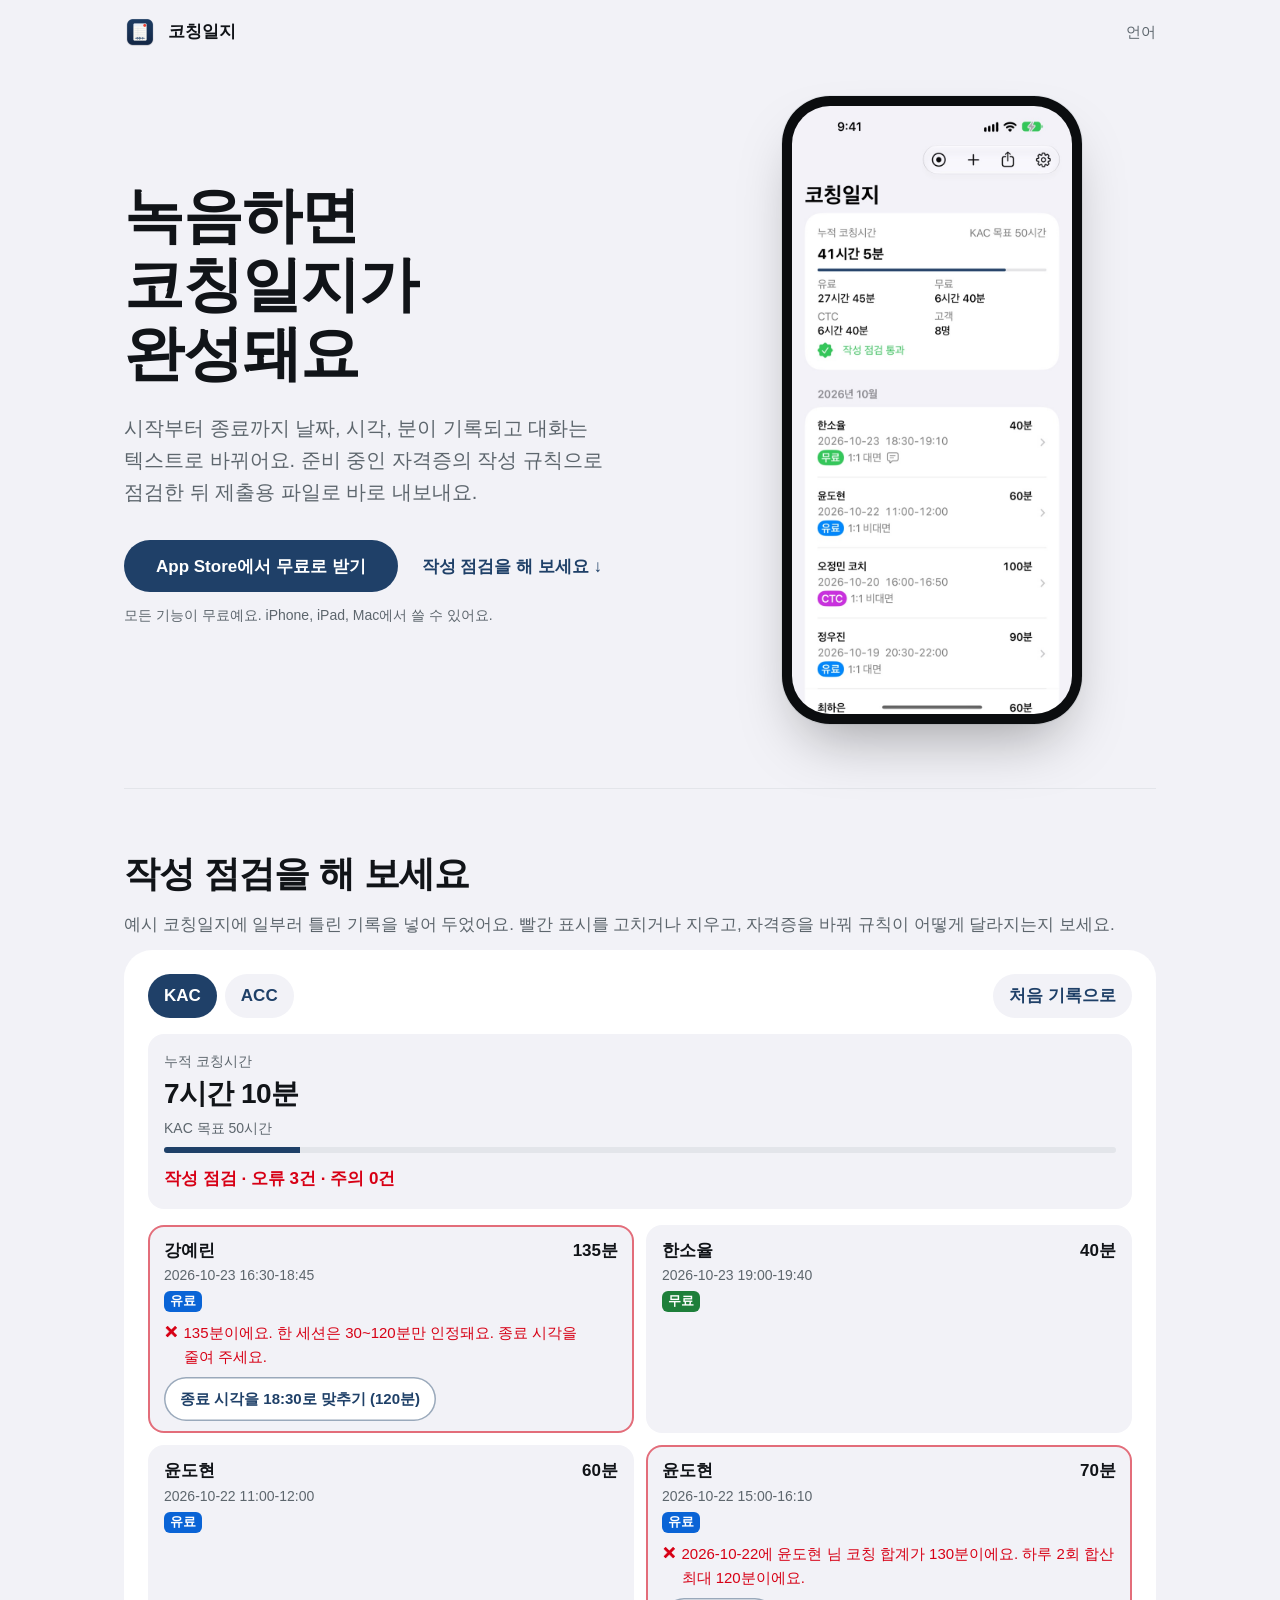
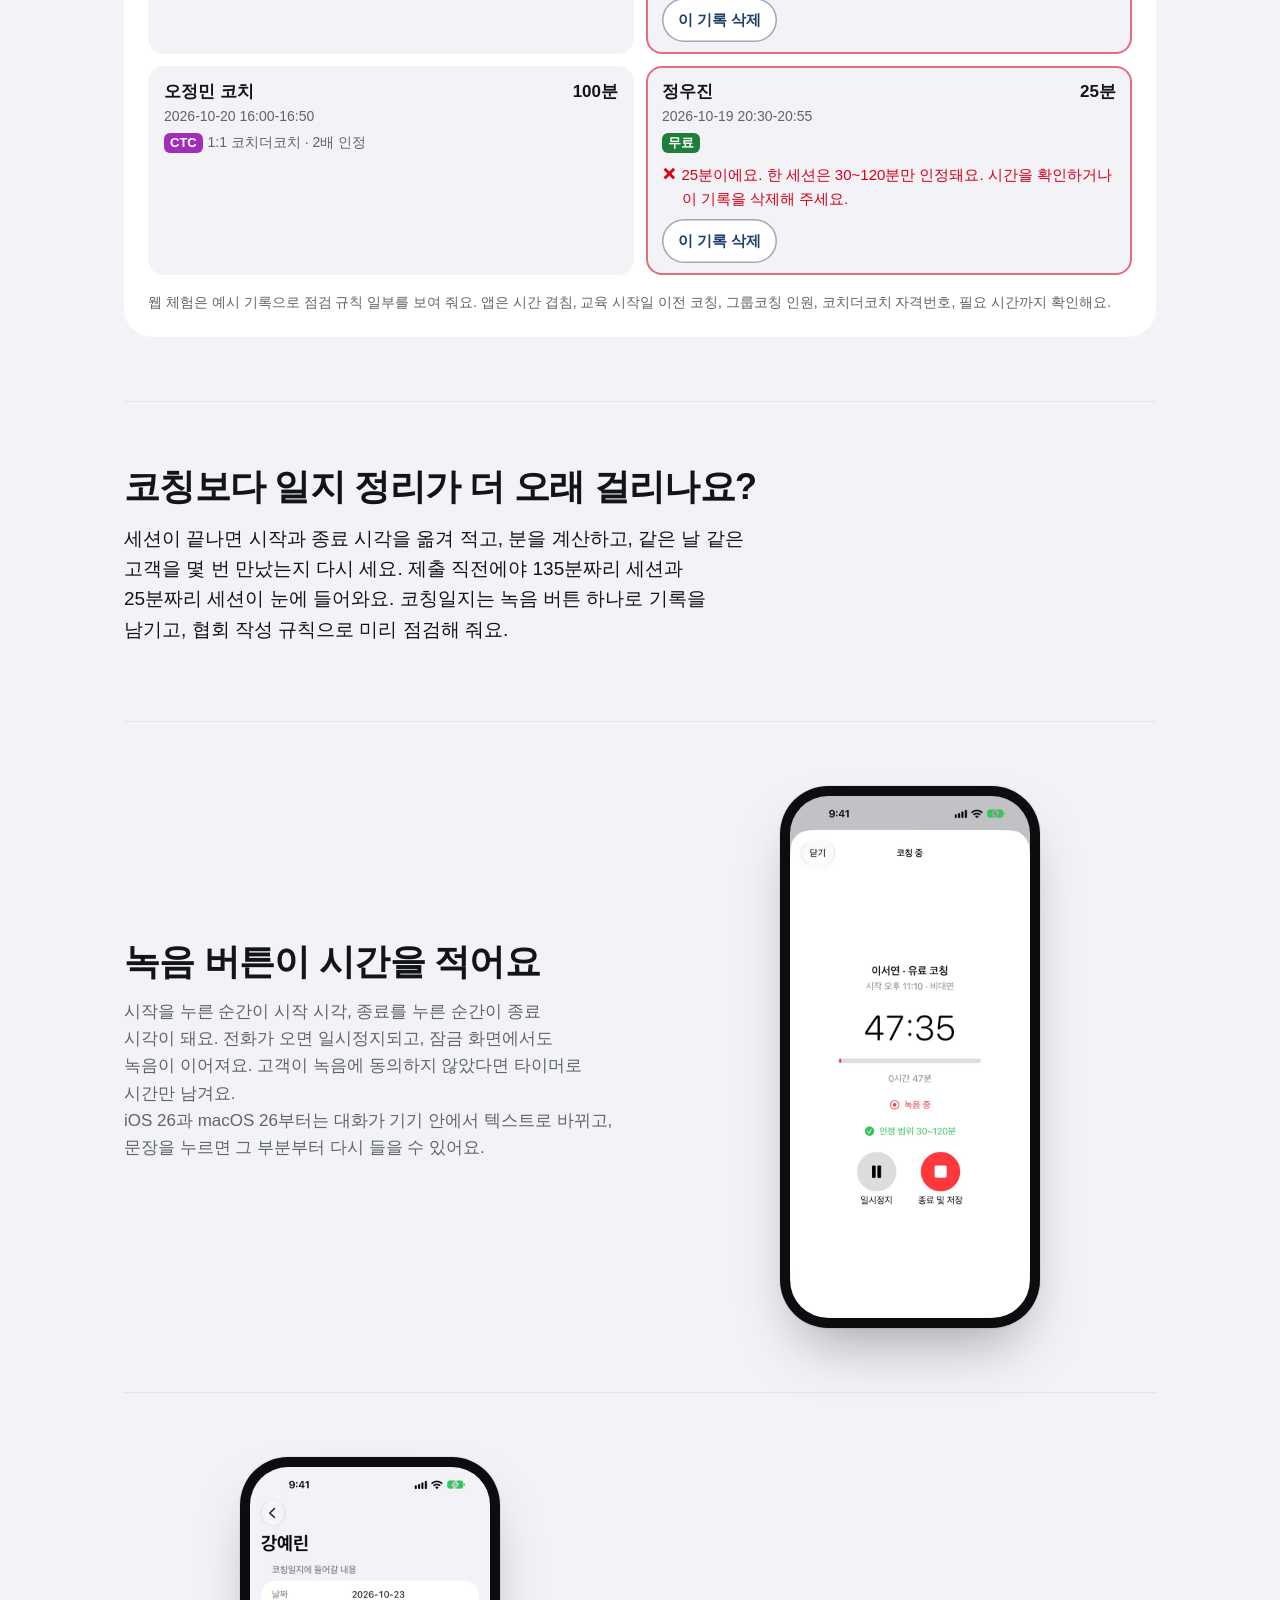
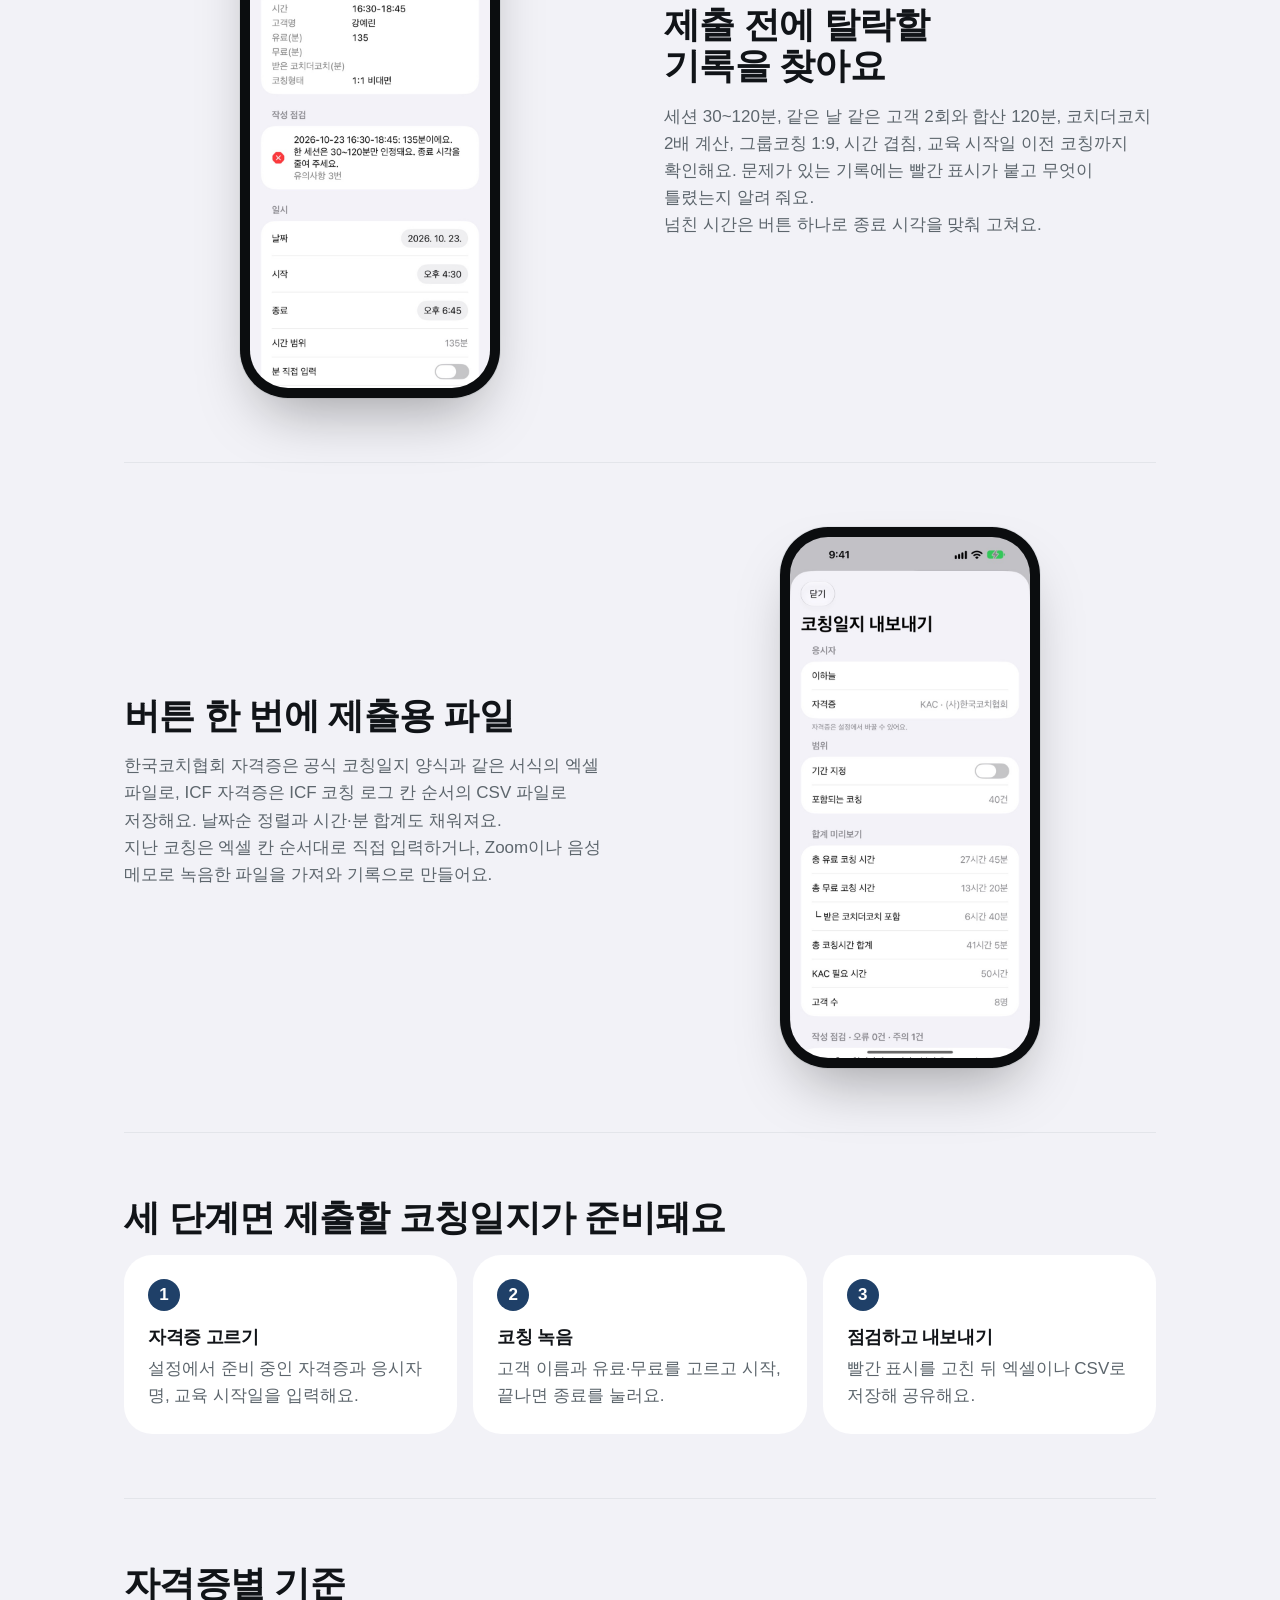
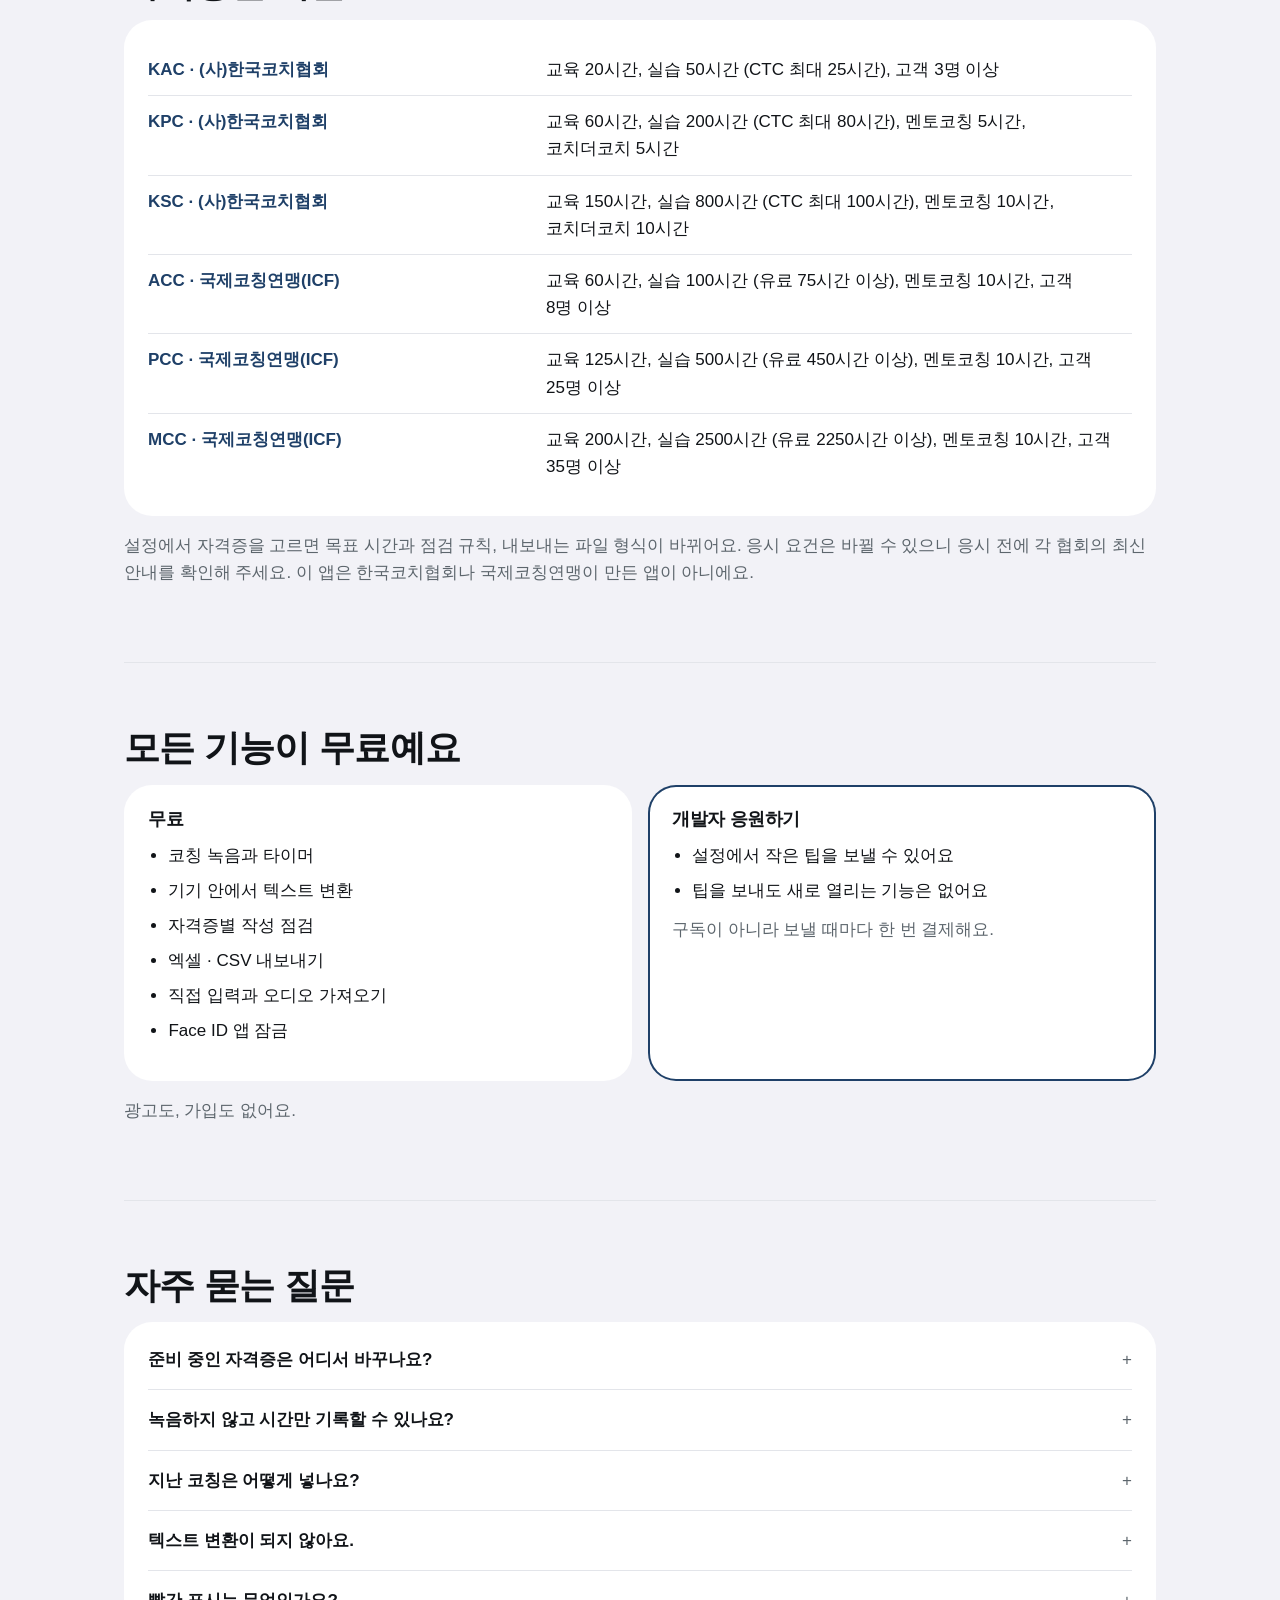
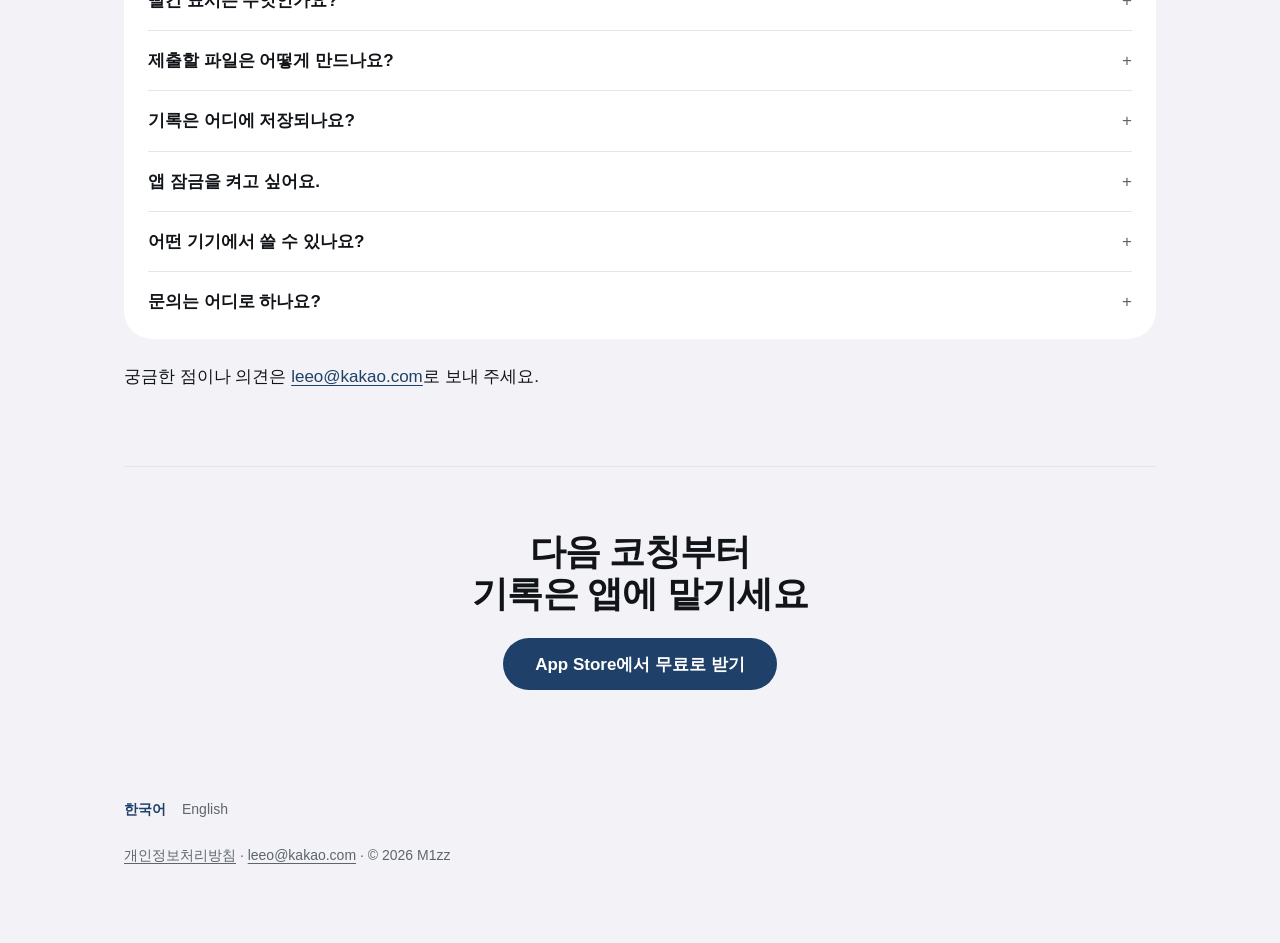
==== commit e9235cd2: "docs(소개 페이지): 공용 디자인으로 다시 만듦, 2개 언어, 작성 점검 체험 Co-Authored-By: Claude Opus 5.5 <noreply@anthropic.com" ====
--- a/docs/index.html
+++ b/docs/index.html
@@ -3,199 +3,147 @@
 <head>
   <meta charset="utf-8">
   <meta name="viewport" content="width=device-width, initial-scale=1">
-  <title>코칭일지 · 코치 자격 실습 기록</title>
-  <meta name="description" content="코칭을 녹음하면 코칭일지가 완성돼요. KAC KPC KSC, ICF ACC PCC MCC 실습 시간을 기록하고 점검하는 iPhone · iPad · Mac 앱.">
-  <meta property="og:title" content="코칭일지 · 코치 자격 실습 기록">
-  <meta property="og:description" content="녹음하면 코칭일지가 완성돼요. 자격증별 실습 시간과 작성 규칙을 자동으로 점검합니다.">
-  
-  
-  
-  <meta property="og:image" content="https://m1zz.github.io/KACCoachingLog/assets/icon.png">
-  <meta name="theme-color" content="#1b3764">
-  <link rel="icon" href="assets/icon.png">
-  <link rel="apple-touch-icon" href="assets/icon.png">
-  <link rel="stylesheet" href="style.css">
+  <title>코칭일지: 녹음하면 완성되는 코치 자격 실습 기록</title>
+  <meta name="description" content="코칭을 녹음하면 날짜와 시간이 기록되고 대화는 텍스트로 바뀌어요. KAC KPC KSC, ICF ACC PCC MCC 작성 규칙으로 점검하고 제출용 파일로 내보내요.">
+  <meta name="theme-color" content="#1F4068" media="(prefers-color-scheme: light)">
+  <meta name="theme-color" content="#0a0d0f" media="(prefers-color-scheme: dark)">
+  <meta name="apple-itunes-app" content="app-id=6822541501">
+  <link rel="canonical" href="https://m1zz.github.io/KACCoachingLog/">
   <link rel="alternate" hreflang="ko" href="https://m1zz.github.io/KACCoachingLog/">
   <link rel="alternate" hreflang="en" href="https://m1zz.github.io/KACCoachingLog/en/">
   <link rel="alternate" hreflang="x-default" href="https://m1zz.github.io/KACCoachingLog/">
+  <meta property="og:type" content="website">
+  <meta property="og:title" content="코칭일지: 녹음하면 완성되는 코치 자격 실습 기록">
+  <meta property="og:description" content="코칭을 녹음하면 날짜와 시간이 기록되고 대화는 텍스트로 바뀌어요. KAC KPC KSC, ICF ACC PCC MCC 작성 규칙으로 점검하고 제출용 파일로 내보내요.">
+  <meta property="og:url" content="https://m1zz.github.io/KACCoachingLog/">
+  <meta property="og:image" content="https://m1zz.github.io/KACCoachingLog/img/ko/og.jpg">
+  <meta name="twitter:card" content="summary_large_image">
+  <link rel="icon" href="icon.png">
+  <link rel="apple-touch-icon" href="icon.png">
+  <link rel="stylesheet" href="site.css">
+  <link rel="stylesheet" href="demo.css">
+  <style>:root{--accent:#1F4068}@media (prefers-color-scheme:dark){:root{--accent:#89BDF1}}</style>
+  <script>document.documentElement.classList.add("js")</script>
 </head>
 <body>
-  <div class="hero">
-    <div class="wrap">
-      <div class="topbar">
-        <a class="brand" href="./"><img src="assets/icon.png" alt=""><span>코칭일지</span></a>
-        <div class="lang" role="group" aria-label="Language"><a href="./" aria-current="page">한국어</a><a href="en/./">English</a></div>
+  <a class="skip" href="#main">본문으로 건너뛰기</a>
+  <header class="bar">
+    <a class="brand" href=""><img src="icon.png" alt="" width="32" height="32">코칭일지</a>
+    <a class="lang-link" href="#languages">언어</a>
+  </header>
+
+  <main id="main">
+    <section class="hero">
+      <div class="copy">
+        <h1>녹음하면<br>코칭일지가 완성돼요</h1>
+        <p class="lead">시작부터 종료까지 날짜, 시각, 분이 기록되고 대화는 텍스트로 바뀌어요. 준비 중인 자격증의 작성 규칙으로 점검한 뒤 제출용 파일로 바로 내보내요.</p>
+        <div class="actions"><a class="cta" href="https://apps.apple.com/app/id6822541501">App Store에서 무료로 받기</a><a class="try" href="#try">작성 점검을 해 보세요 ↓</a></div>
+        <p class="muted small">모든 기능이 무료예요. iPhone, iPad, Mac에서 쓸 수 있어요.</p>
       </div>
+      <div class="phone"><img src="img/ko/1-list.jpg" alt="녹음하면 코칭일지가 완성돼요" width="720" height="1564" decoding="async"></div>
+    </section>
 
-      <div class="hero-grid">
-        <div>
-          <h1>녹음하면<br>코칭일지가 완성돼요</h1>
-          
-          <p class="lead">시작 버튼을 누르면 날짜·시간·분이 기록되고, 대화는 텍스트로 변환돼요. 준비 중인 코치 자격증에 맞춰 실습 시간과 작성 규칙을 점검하고, 제출용 파일로 바로 내보내요.</p>
-          
-          <span class="badge"><span class="dot"></span><span>App Store 출시 예정</span></span>
-          <p class="hero-sub">iPhone · iPad · Mac · 무료</p>
+
+    <section class="reveal" id="try">
+      <h2>작성 점검을 해 보세요</h2>
+      <p class="muted">예시 코칭일지에 일부러 틀린 기록을 넣어 두었어요. 빨간 표시를 고치거나 지우고, 자격증을 바꿔 규칙이 어떻게 달라지는지 보세요.</p>
+      <div id="demo" class="card demo-card" data-text="{&quot;title&quot;: &quot;작성 점검을 해 보세요&quot;, &quot;lead&quot;: &quot;예시 코칭일지에 일부러 틀린 기록을 넣어 두었어요. 빨간 표시를 고치거나 지우고, 자격증을 바꿔 규칙이 어떻게 달라지는지 보세요.&quot;, &quot;cert&quot;: &quot;자격증&quot;, &quot;reset&quot;: &quot;처음 기록으로&quot;, &quot;total&quot;: &quot;누적 코칭시간&quot;, &quot;hm&quot;: &quot;{h}시간 {m}분&quot;, &quot;goal&quot;: &quot;{cert} 목표 {h}시간&quot;, &quot;tally&quot;: &quot;작성 점검 · 오류 {e}건 · 주의 {w}건&quot;, &quot;pass&quot;: &quot;작성 점검 통과&quot;, &quot;min&quot;: &quot;{n}분&quot;, &quot;paid&quot;: &quot;유료&quot;, &quot;free&quot;: &quot;무료&quot;, &quot;ctc&quot;: &quot;CTC&quot;, &quot;ctcDouble&quot;: &quot;1:1 코치더코치 · 2배 인정&quot;, &quot;long&quot;: &quot;{min}분이에요. 한 세션은 {lo}~{hi}분만 인정돼요. 종료 시각을 줄여 주세요.&quot;, &quot;short&quot;: &quot;{min}분이에요. 한 세션은 {lo}~{hi}분만 인정돼요. 시간을 확인하거나 이 기록을 삭제해 주세요.&quot;, &quot;sameDay&quot;: &quot;{day}에 {name} 님 코칭 합계가 {min}분이에요. 하루 2회 합산 최대 120분이에요.&quot;, &quot;ctcIcf&quot;: &quot;받은 코치더코치는 ICF 코칭 로그 시간에 포함되지 않아요.&quot;, &quot;clients&quot;: &quot;{cert}는 최소 {n}명 이상의 고객이 필요해요. (현재 {count}명)&quot;, &quot;fix&quot;: &quot;종료 시각을 {time}로 맞추기 ({hi}분)&quot;, &quot;del&quot;: &quot;이 기록 삭제&quot;, &quot;people&quot;: [&quot;강예린&quot;, &quot;한소율&quot;, &quot;윤도현&quot;, &quot;오정민 코치&quot;, &quot;정우진&quot;], &quot;note&quot;: &quot;웹 체험은 예시 기록으로 점검 규칙 일부를 보여 줘요. 앱은 시간 겹침, 교육 시작일 이전 코칭, 그룹코칭 인원, 코치더코치 자격번호, 필요 시간까지 확인해요.&quot;}"></div>
+    </section>
+
+    <section class="problem reveal">
+      <h2>코칭보다 일지 정리가 더 오래 걸리나요?</h2>
+      <p>세션이 끝나면 시작과 종료 시각을 옮겨 적고, 분을 계산하고, 같은 날 같은 고객을 몇 번 만났는지 다시 세요. 제출 직전에야 135분짜리 세션과 25분짜리 세션이 눈에 들어와요. 코칭일지는 녹음 버튼 하나로 기록을 남기고, 협회 작성 규칙으로 미리 점검해 줘요.</p>
+    </section>
+
+    <section class="feature reveal">
+      <div class="copy">
+        <h2>녹음 버튼이 시간을 적어요</h2>
+        <p>시작을 누른 순간이 시작 시각, 종료를 누른 순간이 종료 시각이 돼요. 전화가 오면 일시정지되고, 잠금 화면에서도 녹음이 이어져요. 고객이 녹음에 동의하지 않았다면 타이머로 시간만 남겨요.<br>iOS 26과 macOS 26부터는 대화가 기기 안에서 텍스트로 바뀌고, 문장을 누르면 그 부분부터 다시 들을 수 있어요.</p>
+      </div>
+      <div class="phone"><img src="img/ko/2-recording.jpg" alt="녹음 버튼이 시간을 적어요" width="720" height="1564" loading="lazy" decoding="async"></div>
+    </section>
+
+    <section class="feature reveal">
+      <div class="copy">
+        <h2>제출 전에 탈락할 기록을 찾아요</h2>
+        <p>세션 30~120분, 같은 날 같은 고객 2회와 합산 120분, 코치더코치 2배 계산, 그룹코칭 1:9, 시간 겹침, 교육 시작일 이전 코칭까지 확인해요. 문제가 있는 기록에는 빨간 표시가 붙고 무엇이 틀렸는지 알려 줘요.<br>넘친 시간은 버튼 하나로 종료 시각을 맞춰 고쳐요.</p>
+      </div>
+      <div class="phone"><img src="img/ko/3-detail.jpg" alt="제출 전에 탈락할 기록을 찾아요" width="720" height="1564" loading="lazy" decoding="async"></div>
+    </section>
+
+    <section class="feature reveal">
+      <div class="copy">
+        <h2>버튼 한 번에 제출용 파일</h2>
+        <p>한국코치협회 자격증은 공식 코칭일지 양식과 같은 서식의 엑셀 파일로, ICF 자격증은 ICF 코칭 로그 칸 순서의 CSV 파일로 저장해요. 날짜순 정렬과 시간·분 합계도 채워져요.<br>지난 코칭은 엑셀 칸 순서대로 직접 입력하거나, Zoom이나 음성 메모로 녹음한 파일을 가져와 기록으로 만들어요.</p>
+      </div>
+      <div class="phone"><img src="img/ko/5-export.jpg" alt="버튼 한 번에 제출용 파일" width="720" height="1564" loading="lazy" decoding="async"></div>
+    </section>
+
+    <section class="reveal">
+      <h2>세 단계면 제출할 코칭일지가 준비돼요</h2>
+      <ol class="steps"><li class="card"><span class="n">1</span><h3>자격증 고르기</h3><p>설정에서 준비 중인 자격증과 응시자 명, 교육 시작일을 입력해요.</p></li>
+<li class="card"><span class="n">2</span><h3>코칭 녹음</h3><p>고객 이름과 유료·무료를 고르고 시작, 끝나면 종료를 눌러요.</p></li>
+<li class="card"><span class="n">3</span><h3>점검하고 내보내기</h3><p>빨간 표시를 고친 뒤 엑셀이나 CSV로 저장해 공유해요.</p></li></ol>
+    </section>
+
+    <section class="reveal" id="commands">
+      <h2>자격증별 기준</h2>
+      <div class="card table">
+        <dl><div><dt>KAC · (사)한국코치협회</dt><dd>교육 20시간, 실습 50시간 (CTC 최대 25시간), 고객 3명 이상</dd></div><div><dt>KPC · (사)한국코치협회</dt><dd>교육 60시간, 실습 200시간 (CTC 최대 80시간), 멘토코칭 5시간, 코치더코치 5시간</dd></div><div><dt>KSC · (사)한국코치협회</dt><dd>교육 150시간, 실습 800시간 (CTC 최대 100시간), 멘토코칭 10시간, 코치더코치 10시간</dd></div><div><dt>ACC · 국제코칭연맹(ICF)</dt><dd>교육 60시간, 실습 100시간 (유료 75시간 이상), 멘토코칭 10시간, 고객 8명 이상</dd></div><div><dt>PCC · 국제코칭연맹(ICF)</dt><dd>교육 125시간, 실습 500시간 (유료 450시간 이상), 멘토코칭 10시간, 고객 25명 이상</dd></div><div><dt>MCC · 국제코칭연맹(ICF)</dt><dd>교육 200시간, 실습 2500시간 (유료 2250시간 이상), 멘토코칭 10시간, 고객 35명 이상</dd></div></dl>
+      </div>
+      <p class="muted">설정에서 자격증을 고르면 목표 시간과 점검 규칙, 내보내는 파일 형식이 바뀌어요. 응시 요건은 바뀔 수 있으니 응시 전에 각 협회의 최신 안내를 확인해 주세요. 이 앱은 한국코치협회나 국제코칭연맹이 만든 앱이 아니에요.</p>
+    </section>
+
+    <section class="reveal" id="pricing">
+      <h2>모든 기능이 무료예요</h2>
+      <div class="plans">
+        <div class="card plan free">
+          <h3>무료</h3>
+          <ul><li>코칭 녹음과 타이머</li><li>기기 안에서 텍스트 변환</li><li>자격증별 작성 점검</li><li>엑셀 · CSV 내보내기</li><li>직접 입력과 오디오 가져오기</li><li>Face ID 앱 잠금</li></ul>
           
         </div>
-        <div class="hero-art"><img src="assets/icon.png" alt="코칭일지 앱 아이콘"></div>
-      </div>
-    </div>
-  </div>
-
-  <main>
-    <section>
-      <div class="wrap">
-        <h2>코칭에만 집중하세요</h2>
-        
-        <p class="intro">기록과 점검은 앱이 맡아요.</p>
-        
-        <div class="features">
-          <div class="card">
-            <div class="icon"><svg viewBox="0 0 24 24" fill="none" stroke="currentColor" stroke-width="2" stroke-linecap="round"><rect x="9" y="3" width="6" height="11" rx="3"/><path d="M5 11a7 7 0 0 0 14 0M12 18v3"/></svg></div>
-            <h3>녹음과 타이머</h3>
-            
-            <p>시작과 종료를 누른 순간이 그대로 기록돼요. 녹음 동의가 없으면 타이머로 시간만 남길 수 있어요.</p>
-            
-          </div>
-          <div class="card">
-            <div class="icon"><svg viewBox="0 0 24 24" fill="none" stroke="currentColor" stroke-width="2" stroke-linecap="round"><path d="M4 6h16M4 12h10M4 18h7"/><path d="M17 15v6M20 17v2M14 17v2"/></svg></div>
-            <h3>기기 안에서 텍스트 변환</h3>
-            
-            <p>iOS 26 · macOS 26부터 음성이 기기 밖으로 나가지 않고 변환돼요. 문장을 누르면 그 부분부터 다시 들어요.</p>
-            
-          </div>
-          <div class="card">
-            <div class="icon"><svg viewBox="0 0 24 24" fill="none" stroke="currentColor" stroke-width="2" stroke-linecap="round" stroke-linejoin="round"><path d="M9 12l2 2 4-4"/><circle cx="12" cy="12" r="9"/></svg></div>
-            <h3>작성 오류 미리 찾기</h3>
-            
-            <p>세션 30~120분, 같은 날 같은 고객 2회, 코치더코치 2배 계산, 시간 겹침, 교육 시작 전 코칭까지 확인하고 한 번에 고쳐요.</p>
-            
-          </div>
-          <div class="card">
-            <div class="icon"><svg viewBox="0 0 24 24" fill="none" stroke="currentColor" stroke-width="2" stroke-linecap="round" stroke-linejoin="round"><rect x="4" y="3" width="16" height="18" rx="2"/><path d="M8 8h8M8 12h8M8 16h5"/></svg></div>
-            <h3>제출용 파일로 내보내기</h3>
-            
-            <p>한국코치협회는 공식 코칭일지 양식과 같은 서식의 엑셀로, ICF는 코칭 로그 칸 순서의 CSV로 저장해요.</p>
-            
-          </div>
-          <div class="card">
-            <div class="icon"><svg viewBox="0 0 24 24" fill="none" stroke="currentColor" stroke-width="2" stroke-linecap="round" stroke-linejoin="round"><path d="M12 20h9"/><path d="M16.5 3.5a2.1 2.1 0 0 1 3 3L7 19l-4 1 1-4z"/></svg></div>
-            <h3>지난 코칭도 간단히</h3>
-            
-            <p>엑셀 칸 순서대로 직접 입력하거나, Zoom · 음성 메모로 녹음한 파일을 가져와 기록으로 만들어요.</p>
-            
-          </div>
-          <div class="card">
-            <div class="icon"><svg viewBox="0 0 24 24" fill="none" stroke="currentColor" stroke-width="2" stroke-linecap="round" stroke-linejoin="round"><rect x="5" y="11" width="14" height="10" rx="2"/><path d="M8 11V7a4 4 0 0 1 8 0v4"/></svg></div>
-            <h3>앱 잠금</h3>
-            
-            <p>Face ID 또는 기기 암호로 열고, 앱 전환 화면에서도 고객 정보가 가려져요.</p>
-            
-          </div>
+        <div class="card plan pro">
+          <h3>개발자 응원하기</h3>
+          <ul><li>설정에서 작은 팁을 보낼 수 있어요</li><li>팁을 보내도 새로 열리는 기능은 없어요</li></ul>
+          <p class="muted">구독이 아니라 보낼 때마다 한 번 결제해요.</p>
         </div>
       </div>
+      <p class="muted">광고도, 가입도 없어요.</p>
     </section>
 
-    <section style="padding-top: 0">
-      <div class="wrap">
-        <h2>준비 중인 자격증을 고르세요</h2>
-        
-        <p class="intro">목표 시간, 코치더코치 한도, 유료 시간, 고객 수 기준이 자격증에 맞춰 바뀌어요. (교육 · 실습시간 기준)</p>
-        
-
-        <div class="group-title"><strong>국내 코치 자격증</strong><span>(사)한국코치협회</span></div>
-        <div class="creds">
-          <div class="cred kca"><header>KAC</header><ul>
-            <li>교육 20시간 (기본)</li>
-            <li>실습 50시간 (CTC 25)</li>
-          </ul></div>
-          <div class="cred kca"><header>KPC</header><ul>
-            <li>교육 60시간 (심화, 역량)</li>
-            <li>실습 200시간 (CTC 80)</li>
-            <li>멘토코칭 5시간</li>
-            <li>코치더코치 5시간</li>
-          </ul></div>
-          <div class="cred kca"><header>KSC</header><ul>
-            <li>교육 150시간 (심화, 역량)</li>
-            <li>실습 800시간 (CTC 100)</li>
-            <li>멘토코칭 10시간</li>
-            <li>코치더코치 10시간</li>
-          </ul></div>
-        </div>
-
-        <div class="group-title"><strong>국제 코치 자격증</strong><span>국제코칭연맹(ICF)</span></div>
-        <div class="creds">
-          <div class="cred icf"><header>ACC</header><ul>
-            <li>교육 60시간</li>
-            <li>실습 100시간 (유료 75시간)</li>
-            <li>멘토코칭 10시간</li>
-          </ul></div>
-          <div class="cred icf"><header>PCC</header><ul>
-            <li>교육 125시간</li>
-            <li>실습 500시간 (유료 450시간)</li>
-            <li>멘토코칭 10시간</li>
-          </ul></div>
-          <div class="cred icf"><header>MCC</header><ul>
-            <li>교육 200시간</li>
-            <li>실습 2500시간 (유료 2250시간)</li>
-            <li>멘토코칭 10시간</li>
-          </ul></div>
-        </div>
-        <p class="note">응시 요건은 바뀔 수 있어요. 응시 전에 각 협회의 최신 안내를 확인해 주세요. 이 앱은 한국코치협회나 국제코칭연맹이 만든 앱이 아니에요.</p>
-        
-      </div>
+    <section class="reveal" id="faq">
+      <h2>자주 묻는 질문</h2>
+      <div class="faq"><details><summary>준비 중인 자격증은 어디서 바꾸나요?</summary><p>설정에서 KAC, KPC, KSC, ACC, PCC, MCC 중에서 고를 수 있어요. 목표 시간과 작성 점검 규칙, 내보내기 파일 형식이 자격증에 맞춰 바뀌어요.</p></details>
+<details><summary>녹음하지 않고 시간만 기록할 수 있나요?</summary><p>네. 고객이 녹음에 동의하지 않았다면 타이머로 시작과 종료 시각만 기록할 수 있어요. 녹음은 고객의 동의를 받은 경우에만 써 주세요.</p></details>
+<details><summary>지난 코칭은 어떻게 넣나요?</summary><p>목록 위의 더하기 버튼에서 직접 입력하거나, Zoom이나 음성 메모로 녹음한 오디오 파일을 가져와 기록으로 만들 수 있어요.</p></details>
+<details><summary>텍스트 변환이 되지 않아요.</summary><p>iOS 26과 macOS 26 이상에서는 기기 안에서 변환해요. 이전 버전에서는 설정의 음성 인식 옵션을 확인해 주세요. ‘기기 내 인식만 사용’을 켜 두면 기기에서 지원하지 않는 경우 변환되지 않을 수 있어요.</p></details>
+<details><summary>빨간 표시는 무엇인가요?</summary><p>한국코치협회 코칭일지 작성 유의사항이나 ICF 기준에 맞지 않는 기록이에요. 기록을 열면 무엇이 문제인지 알려 주고, 넘친 시간은 한 번에 고칠 수 있어요. 코칭교육 중에 한 실습(유의사항 5번)은 앱이 알 수 없으니 직접 빼 주세요.</p></details>
+<details><summary>제출할 파일은 어떻게 만드나요?</summary><p>공유 버튼을 누르면 한국코치협회 자격증은 엑셀 파일로, ICF 자격증은 CSV 파일로 저장돼요. 작성 오류가 있으면 먼저 고친 뒤 내보내 주세요.</p></details>
+<details><summary>기록은 어디에 저장되나요?</summary><p>모든 기록과 녹음은 이 기기에만 저장되고, 개발자는 볼 수 없어요. 앱은 어떤 정보도 수집하지 않아요. 앱을 삭제하면 기록도 함께 지워지니 필요한 기록은 먼저 내보내 보관해 주세요.</p></details>
+<details><summary>앱 잠금을 켜고 싶어요.</summary><p>설정의 ‘개인정보 보호 (앱 잠금)’을 켜면 앱을 열 때마다 Face ID, Touch ID나 기기 암호로 잠금을 해제해요. 앱 전환 화면에서도 내용이 가려져요.</p></details>
+<details><summary>어떤 기기에서 쓸 수 있나요?</summary><p>iOS 17 이상의 iPhone과 iPad, macOS 14 이상의 Mac에서 쓸 수 있어요. 기기 안 텍스트 변환은 iOS 26, macOS 26부터예요.</p></details>
+<details><summary>문의는 어디로 하나요?</summary><p>leeo@kakao.com으로 메일을 보내거나 GitHub의 M1zz/KACCoachingLog 이슈에 남겨 주세요. 고객 이름이나 녹음 내용은 올리지 말아 주세요.</p></details></div>
+      <p class="contact">궁금한 점이나 의견은 <a href="mailto:leeo@kakao.com">leeo@kakao.com</a>로 보내 주세요.</p>
     </section>
 
-    <section style="padding-top: 0">
-      <div class="wrap">
-        <h2>이렇게 써요</h2>
-        
-        <p class="intro">세 단계면 제출할 코칭일지가 준비돼요.</p>
-        
-        <div class="steps">
-          <div class="step">
-            <h3>자격증 고르기</h3>
-            <p>설정에서 준비 중인 자격증과 응시자 명, 교육 시작일을 입력해요.</p>
-            
-          </div>
-          <div class="step">
-            <h3>코칭 녹음</h3>
-            <p>고객 이름과 유료 · 무료를 고르고 시작, 끝나면 종료를 눌러요.</p>
-            
-          </div>
-          <div class="step">
-            <h3>점검하고 내보내기</h3>
-            <p>빨간 표시를 고친 뒤 엑셀이나 CSV로 저장하고 공유해요.</p>
-            
-          </div>
-        </div>
-      </div>
-    </section>
-
-    <section style="padding-top: 0">
-      <div class="wrap">
-        <div class="privacy-band">
-          <div class="shield"><svg width="32" height="32" viewBox="0 0 24 24" fill="none" stroke="currentColor" stroke-width="2" stroke-linecap="round" stroke-linejoin="round"><path d="M12 3l8 3v6c0 5-3.5 8-8 9-4.5-1-8-4-8-9V6z"/><path d="M9 12l2 2 4-4"/></svg></div>
-          <div>
-            <h2>고객 정보는 기기 밖으로 나가지 않아요</h2>
-            
-            <p>모든 기록과 녹음은 이 기기에만 저장되고, 앱은 어떤 정보도 수집하지 않아요. 서버, 광고, 분석 도구가 없어요. <a href="privacy.html">개인정보처리방침 보기</a></p>
-            
-          </div>
-        </div>
-      </div>
+    <section class="closing reveal">
+      <h2>다음 코칭부터<br>기록은 앱에 맡기세요</h2>
+      <a class="cta" href="https://apps.apple.com/app/id6822541501">App Store에서 무료로 받기</a>
     </section>
   </main>
 
   <footer>
-    <div class="wrap">
-      <div class="links">
-        <a href="privacy.html"><span>개인정보처리방침</span></a>
-        <a href="support.html"><span>문의 · 지원</span></a>
-        <a href="https://github.com/M1zz/KACCoachingLog">GitHub</a>
-      </div>
-      <div>© 2026 M1zz</div>
-    </div>
+    <nav id="languages" class="langs" aria-label="언어"><a href="" hreflang="ko" lang="ko" aria-current="page">한국어</a>
+<a href="en/" hreflang="en" lang="en">English</a></nav>
+    <p><a href="privacy.html">개인정보처리방침</a> · <a href="mailto:leeo@kakao.com">leeo@kakao.com</a> · © 2026 M1zz</p>
   </footer>
+
+  <script>
+    const io = new IntersectionObserver(es => es.forEach(e => {
+      if (e.isIntersecting) { e.target.classList.add("in"); io.unobserve(e.target) }
+    }), { rootMargin: "0px 0px -10% 0px" });
+    document.querySelectorAll(".reveal").forEach(el => io.observe(el));
+  </script>
+  <script src="demo.js"></script>
 </body>
 </html>
--- a/docs/site.css
+++ b/docs/site.css
@@ -0,0 +1,157 @@
+/* 앱 소개 페이지 공용 디자인. sitegen.py 가 각 레포 docs/ 로 복사한다 — 여기서만 고친다.
+   앱마다 다른 것은 --accent 하나(페이지 <style> 에서 넣는다). */
+
+:root {
+  --bg: #f2f2f7; --surface: #fff; --text: #111418; --muted: #5d666d; --line: #e3e5ea;
+  --on-accent: #fff;
+  --r-outer: 28px; --r-inner: 16px;          /* 안쪽 = 바깥 - 여백(12) */
+  --s1: 4px; --s2: 8px; --s3: 12px; --s4: 16px; --s5: 24px; --s6: 32px; --s7: 48px; --s8: 64px; --s9: 96px;
+  --ease: cubic-bezier(0.22, 1, 0.36, 1);
+  color-scheme: light dark;
+}
+@media (prefers-color-scheme: dark) {
+  :root { --bg: #0a0d0f; --surface: #141a1d; --text: #eef3f5; --muted: #93a0a6; --line: #232c30; --on-accent: #0a0d0f; }
+}
+
+* { box-sizing: border-box; }
+html { scroll-behavior: smooth; -webkit-text-size-adjust: 100%; }
+body {
+  margin: 0; background: var(--bg); color: var(--text);
+  font: 17px/1.6 -apple-system, BlinkMacSystemFont, "SF Pro Text", "Apple SD Gothic Neo", "Hiragino Sans",
+        "PingFang SC", "Segoe UI", Roboto, "Noto Sans", "Noto Sans KR", "Noto Sans JP", "Noto Sans SC", sans-serif;
+  -webkit-font-smoothing: antialiased;
+}
+:lang(ko) { word-break: keep-all; }
+:lang(ja) { word-break: auto-phrase; }   /* 일본어: 단어 가운데서 줄이 바뀌지 않게 (지원하는 브라우저만) */
+h1, h2, h3 { text-wrap: balance; margin: 0; line-height: 1.15; letter-spacing: -0.02em; }
+p, li, dd, summary { text-wrap: pretty; }
+h1 { font-size: clamp(2.25rem, 6vw, 3.75rem); font-weight: 700; }
+h2 { font-size: clamp(1.625rem, 3.6vw, 2.25rem); font-weight: 700; margin-bottom: var(--s4); }
+h3 { font-size: 1.125rem; font-weight: 600; }
+p { margin: 0 0 var(--s3); }
+a { color: var(--accent); text-underline-offset: 3px; }
+code { font: inherit; font-weight: 600; color: var(--accent); }
+.muted { color: var(--muted); }
+.small { font-size: 0.875rem; }
+
+/* 키보드 사용자: 본문 바로가기, 눈에 보이는 초점 */
+.skip { position: absolute; left: var(--s4); top: -100px; padding: var(--s2) var(--s4);
+        background: var(--surface); border-radius: var(--r-inner); z-index: 10; }
+.skip:focus { top: var(--s4); }
+:focus-visible { outline: 3px solid var(--accent); outline-offset: 3px; border-radius: 8px; }
+
+/* 위 막대 */
+.bar { display: flex; align-items: center; justify-content: space-between;
+       max-width: 1080px; margin: 0 auto; padding: var(--s4) var(--s5); }
+.brand { display: flex; align-items: center; gap: var(--s3); color: var(--text); text-decoration: none; font-weight: 600; }
+.brand img { border-radius: 8px; }
+.lang-link { color: var(--muted); text-decoration: none; font-size: 0.9375rem; }
+.lang-link:hover { color: var(--text); }
+
+main { max-width: 1080px; margin: 0 auto; padding: 0 var(--s5); }
+main > section { padding: var(--s8) 0; }
+main > section + section { border-top: 1px solid var(--line); }
+
+/* 첫 화면: 무엇을 해 주는지 + 받기 + 실제 화면 */
+.hero { display: grid; grid-template-columns: 1.2fr 1fr; gap: var(--s7); align-items: center; padding-top: var(--s6) !important; }
+.hero h1 { margin-bottom: var(--s5); max-width: 14em; }
+.lead { font-size: 1.25rem; color: var(--muted); max-width: 32em; margin-bottom: var(--s6); }
+
+.cta { display: inline-flex; align-items: center; min-height: 52px; padding: 0 var(--s6);
+       background: var(--accent); color: var(--on-accent); border-radius: 999px;
+       font-weight: 600; text-decoration: none; margin-bottom: var(--s3);
+       transition: transform .2s var(--ease), filter .2s var(--ease), box-shadow .2s var(--ease); }
+.cta:hover { filter: brightness(1.08); transform: translateY(-1px);
+             box-shadow: 0 8px 24px color-mix(in srgb, var(--accent) 35%, transparent); }
+.cta:active { transform: translateY(0) scale(.98); filter: brightness(.95); }
+
+.actions { display: flex; flex-wrap: wrap; align-items: center; gap: var(--s2) var(--s5); }
+.try { font-weight: 600; text-decoration: none; margin-bottom: var(--s3); }
+.try:hover { text-decoration: underline; }
+
+/* 아이폰 화면 */
+.phone { justify-self: center; width: min(300px, 72vw); padding: 10px; border-radius: 48px;
+         background: #0b0d0f; box-shadow: 0 30px 60px -20px rgb(0 0 0 / .35), 0 0 0 1px var(--line); }
+.phone img, .phone video { display: block; width: 100%; height: auto; border-radius: 38px; }
+.plain { justify-self: center; width: 100%; }
+.plain img, .plain video { display: block; width: 100%; height: auto; border-radius: var(--r-inner);
+                           box-shadow: 0 24px 48px -20px rgb(0 0 0 / .3), 0 0 0 1px var(--line); }
+
+/* 문제 */
+.problem > * { max-width: 40rem; }
+.problem p { font-size: 1.1875rem; }
+
+/* 좋아지는 점: 글과 화면을 번갈아 */
+.feature { display: grid; grid-template-columns: 1fr 1fr; gap: var(--s7); align-items: center; }
+.feature:nth-of-type(odd) .copy { order: 2; }
+.feature .phone { width: min(260px, 66vw); }
+.feature .plain { max-width: 520px; }
+.feature p { font-size: 1.0625rem; color: var(--muted); max-width: 30em; }
+
+/* 시작하기 */
+.card { background: var(--surface); border-radius: var(--r-outer); padding: var(--s5); }
+.steps { list-style: none; padding: 0; margin: 0; display: grid; grid-template-columns: repeat(3, 1fr); gap: var(--s4); }
+.steps .n { display: inline-grid; place-items: center; width: 32px; height: 32px; border-radius: 50%;
+            background: var(--accent); color: var(--on-accent); font-weight: 700; margin-bottom: var(--s4); }
+.steps h3 { margin-bottom: var(--s2); }
+.steps p { color: var(--muted); margin: 0; }
+
+/* 명령표 */
+.table dl { margin: 0; }
+.table div { display: grid; grid-template-columns: minmax(0, 22em) minmax(0, 1fr); gap: var(--s5);
+             padding: var(--s3) 0; border-bottom: 1px solid var(--line); }
+.table div:last-child { border-bottom: 0; }
+.table dt { font-weight: 600; color: var(--accent); }
+.table dd { margin: 0; }
+#commands .muted { margin-top: var(--s4); }
+
+/* 가격 */
+.plans { display: grid; grid-template-columns: 1fr 1fr; gap: var(--s4); margin-bottom: var(--s4); }
+.plan h3 { margin-bottom: var(--s3); }
+.plan ul { margin: 0 0 var(--s3); padding-left: 1.2em; }
+.plan li { margin-bottom: var(--s2); }
+.plan.pro { box-shadow: inset 0 0 0 2px var(--accent); }
+
+/* 자주 묻는 질문 */
+.faq { background: var(--surface); border-radius: var(--r-outer); padding: var(--s2) var(--s5); }
+details { border-bottom: 1px solid var(--line); }
+details:last-child { border-bottom: 0; }
+summary { cursor: pointer; list-style: none; padding: var(--s4) var(--s6) var(--s4) 0; font-weight: 600; position: relative; }
+summary::-webkit-details-marker { display: none; }
+summary::after { content: "+"; position: absolute; right: 0; top: var(--s4); color: var(--muted);
+                 font-weight: 400; transition: transform .25s var(--ease); }
+details[open] summary::after { transform: rotate(45deg); }
+summary:hover { color: var(--accent); }
+details p { color: var(--muted); padding-bottom: var(--s4); margin: 0; }
+.contact { margin-top: var(--s5); }
+
+/* 마지막 받기 */
+.closing { text-align: center; }
+.closing h2 { margin-bottom: var(--s5); }
+
+footer { max-width: 1080px; margin: 0 auto; padding: var(--s6) var(--s5) var(--s8); color: var(--muted); font-size: 0.875rem; }
+.langs { display: flex; flex-wrap: wrap; gap: var(--s2) var(--s4); margin-bottom: var(--s5); }
+.langs a { color: var(--muted); text-decoration: none; }
+.langs a:hover { color: var(--text); }
+.langs a[aria-current] { color: var(--accent); font-weight: 600; }
+footer a { color: inherit; }
+
+/* 스크롤하면 부드럽게 나타난다. 스크립트가 없거나 동작 줄이기를 켰으면 처음부터 보인다. */
+.js .reveal { opacity: 0; transform: translateY(24px); transition: opacity .8s var(--ease), transform .8s var(--ease); }
+.js .reveal.in { opacity: 1; transform: none; }
+@media (prefers-reduced-motion: reduce) {
+  html { scroll-behavior: auto; }
+  .js .reveal { opacity: 1; transform: none; transition: none; }
+  .cta { transition: none; }
+}
+
+@media (max-width: 760px) {
+  main { padding: 0 var(--s4); }
+  .bar, footer { padding-left: var(--s4); padding-right: var(--s4); }
+  main > section { padding: var(--s7) 0; }
+  .hero, .feature { grid-template-columns: 1fr; gap: var(--s6); }
+  .hero { text-align: left; }
+  .feature:nth-of-type(odd) .copy { order: 0; }
+  .steps, .plans { grid-template-columns: 1fr; }
+  .table div { grid-template-columns: 1fr; gap: var(--s1); }
+}
--- a/docs/demo.css
+++ b/docs/demo.css
@@ -0,0 +1,46 @@
+/* 코칭일지 웹 체험. 오류는 빨강, 주의는 주황, 통과는 초록: 앱의 작성 점검 색과 같다. */
+.demo-card { display: grid; gap: var(--s4); --cl-red: #D70015; --cl-orange: #B25000; --cl-green: #248A3D; }
+@media (prefers-color-scheme: dark) { .demo-card { --cl-red: #FF6961; --cl-orange: #FFB340; --cl-green: #30D158; } }
+.cl-top { display: flex; flex-wrap: wrap; justify-content: space-between; gap: var(--s2); }
+.cl-certs { display: flex; gap: var(--s2); }
+.chip { font: inherit; font-weight: 600; color: var(--accent); background: var(--bg); border: 0;
+        border-radius: 999px; padding: var(--s2) var(--s4); min-height: 44px; min-width: 44px; cursor: pointer;
+        transition: transform .15s var(--ease), background .15s var(--ease); }
+.chip:hover { background: color-mix(in srgb, var(--accent) 14%, var(--bg)); }
+.chip:active { transform: scale(.95); }
+.chip[aria-pressed="true"] { background: var(--accent); color: var(--on-accent); }
+
+.cl-summary { background: var(--bg); border-radius: var(--r-inner); padding: var(--s4); }
+.cl-summary > div:first-child { display: flex; flex-direction: column; }
+.cl-summary b { font-size: 1.75rem; letter-spacing: -0.02em; font-variant-numeric: tabular-nums; }
+.cl-bar { height: 6px; border-radius: 3px; background: var(--line); margin: var(--s2) 0 var(--s3); overflow: hidden; }
+.cl-bar i { display: block; height: 100%; background: var(--accent); transition: width .4s var(--ease); }
+.cl-status { font-weight: 600; margin: 0; }
+.cl-status.ok { color: var(--cl-green); }
+.cl-status.ok::before { content: "✓ "; }
+.cl-status.bad { color: var(--cl-red); }
+.cl-status.warn { color: var(--cl-orange); }
+
+.cl-list { list-style: none; margin: 0; padding: 0; display: grid; grid-template-columns: repeat(2, 1fr); gap: var(--s3); }
+.cl-row { background: var(--bg); border-radius: var(--r-inner); padding: var(--s3) var(--s4); box-shadow: inset 0 0 0 2px transparent;
+          transition: box-shadow .2s var(--ease); }
+.cl-row.has-error { box-shadow: inset 0 0 0 2px color-mix(in srgb, var(--cl-red) 55%, transparent); }
+.cl-head { display: flex; justify-content: space-between; gap: var(--s2); }
+.cl-min { font-weight: 600; font-variant-numeric: tabular-nums; }
+.cl-min.off { text-decoration: line-through; color: var(--muted); }
+.cl-kind { display: inline-block; font-size: .8125rem; font-weight: 700; color: #fff; border-radius: 6px; padding: 0 6px; margin-top: var(--s1); }
+.cl-kind.paid { background: #0A64D6; }
+.cl-kind.free { background: #1E7F3A; }
+.cl-kind.ctc { background: #A12DB8; }
+.cl-issue { font-size: .9375rem; margin: var(--s2) 0 0; padding-left: 1.3em; position: relative; }
+.cl-issue::before { position: absolute; left: 0; font-weight: 700; }
+.cl-issue.error { color: var(--cl-red); }
+.cl-issue.error::before { content: "✕"; }
+.cl-issue.warn { color: var(--cl-orange); }
+.cl-issue.warn::before { content: "!"; left: .3em; }
+.cl-fix { margin-top: var(--s2); font-size: .9375rem; background: var(--surface); box-shadow: inset 0 0 0 1.5px color-mix(in srgb, var(--accent) 45%, transparent); }
+.cl-fix:hover { background: var(--surface); box-shadow: inset 0 0 0 2px var(--accent); }
+.cl-foot { margin: 0; }
+
+@media (prefers-reduced-motion: reduce) { .cl-bar i, .cl-row { transition: none; } }
+@media (max-width: 760px) { .cl-list { grid-template-columns: 1fr; } }
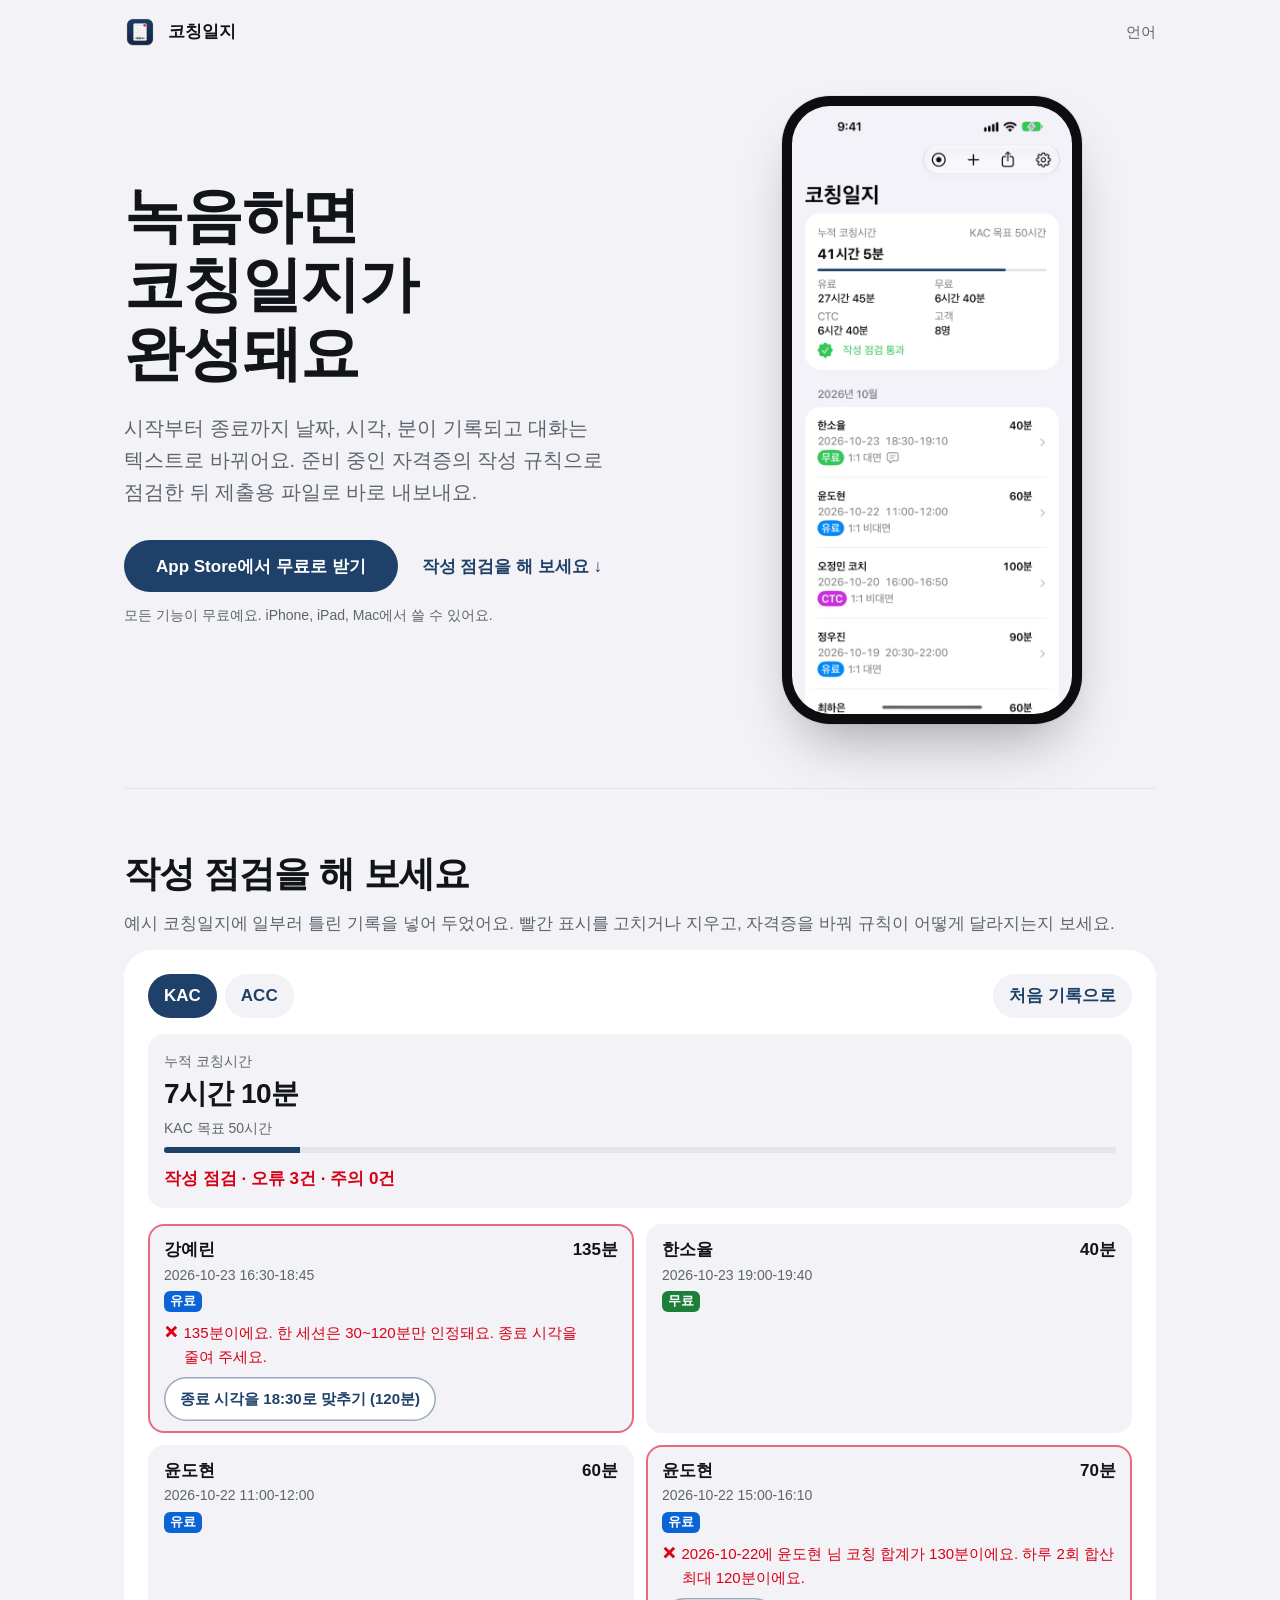
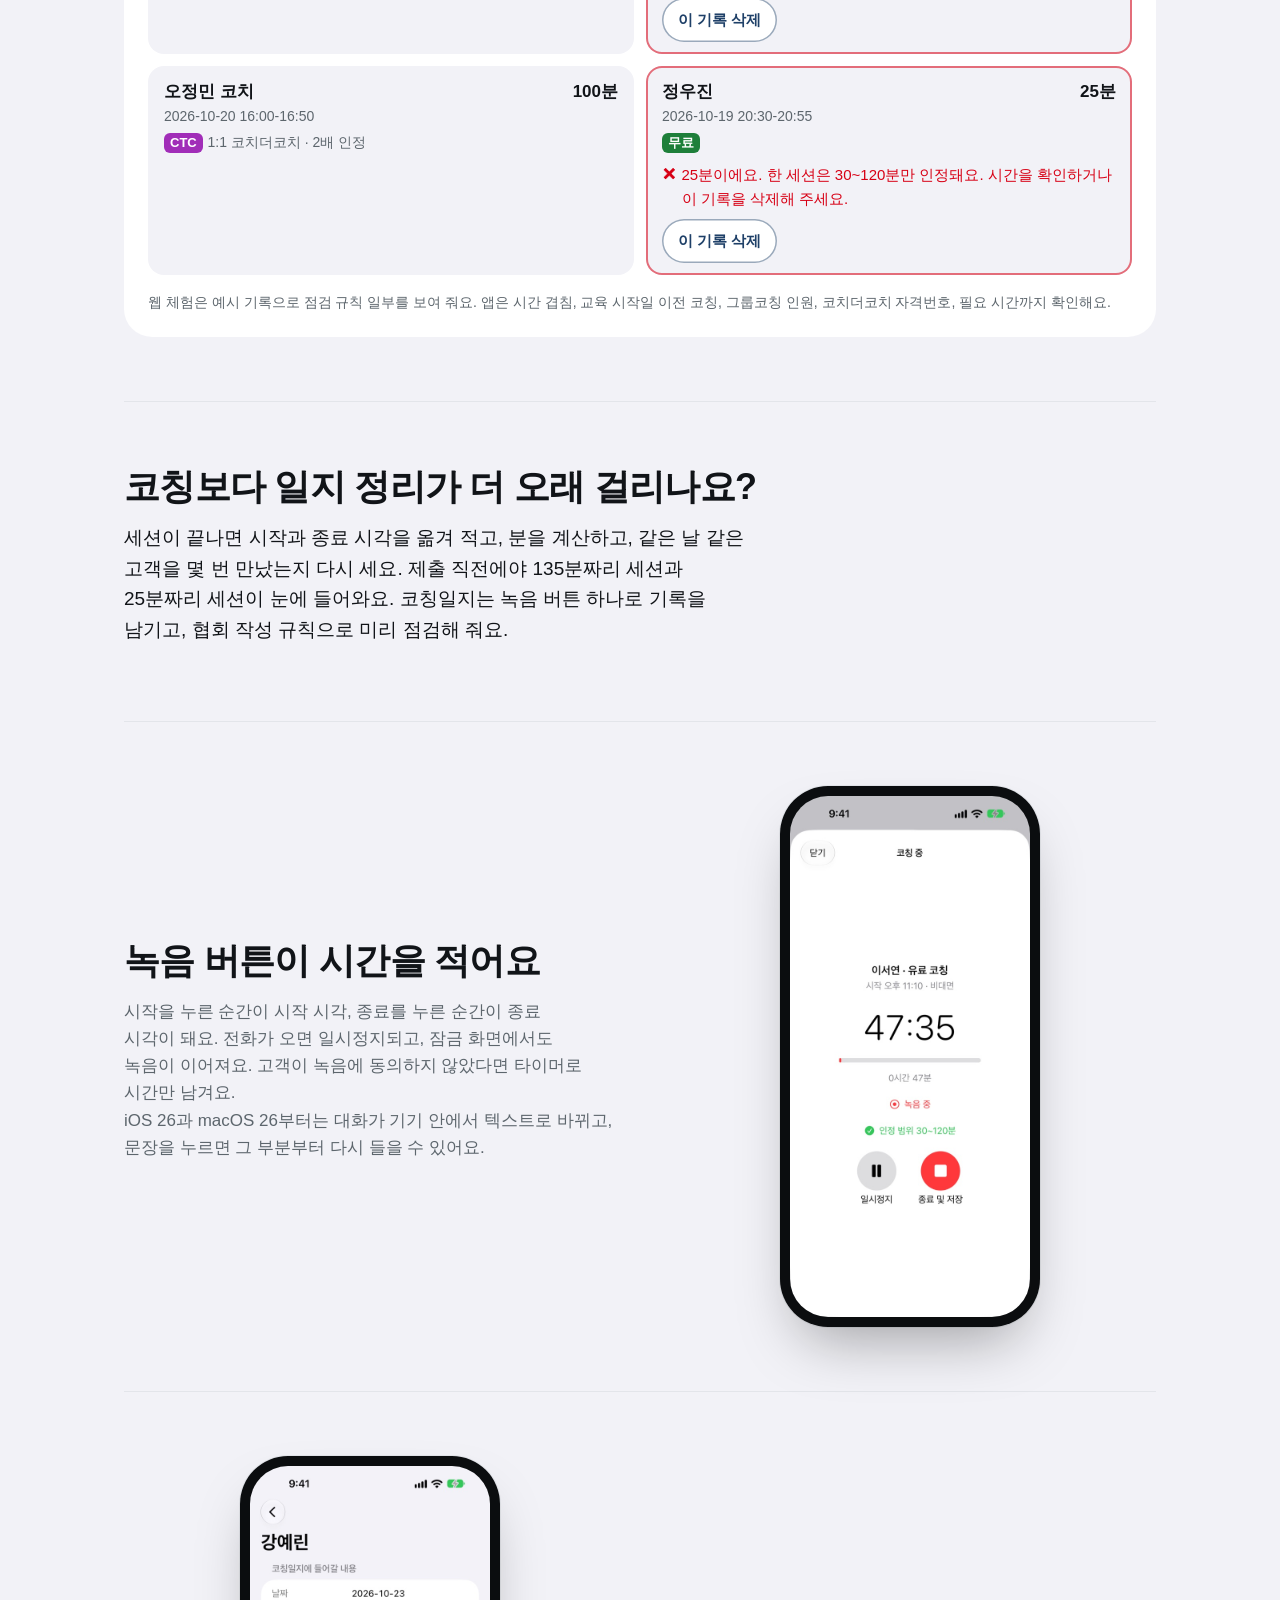
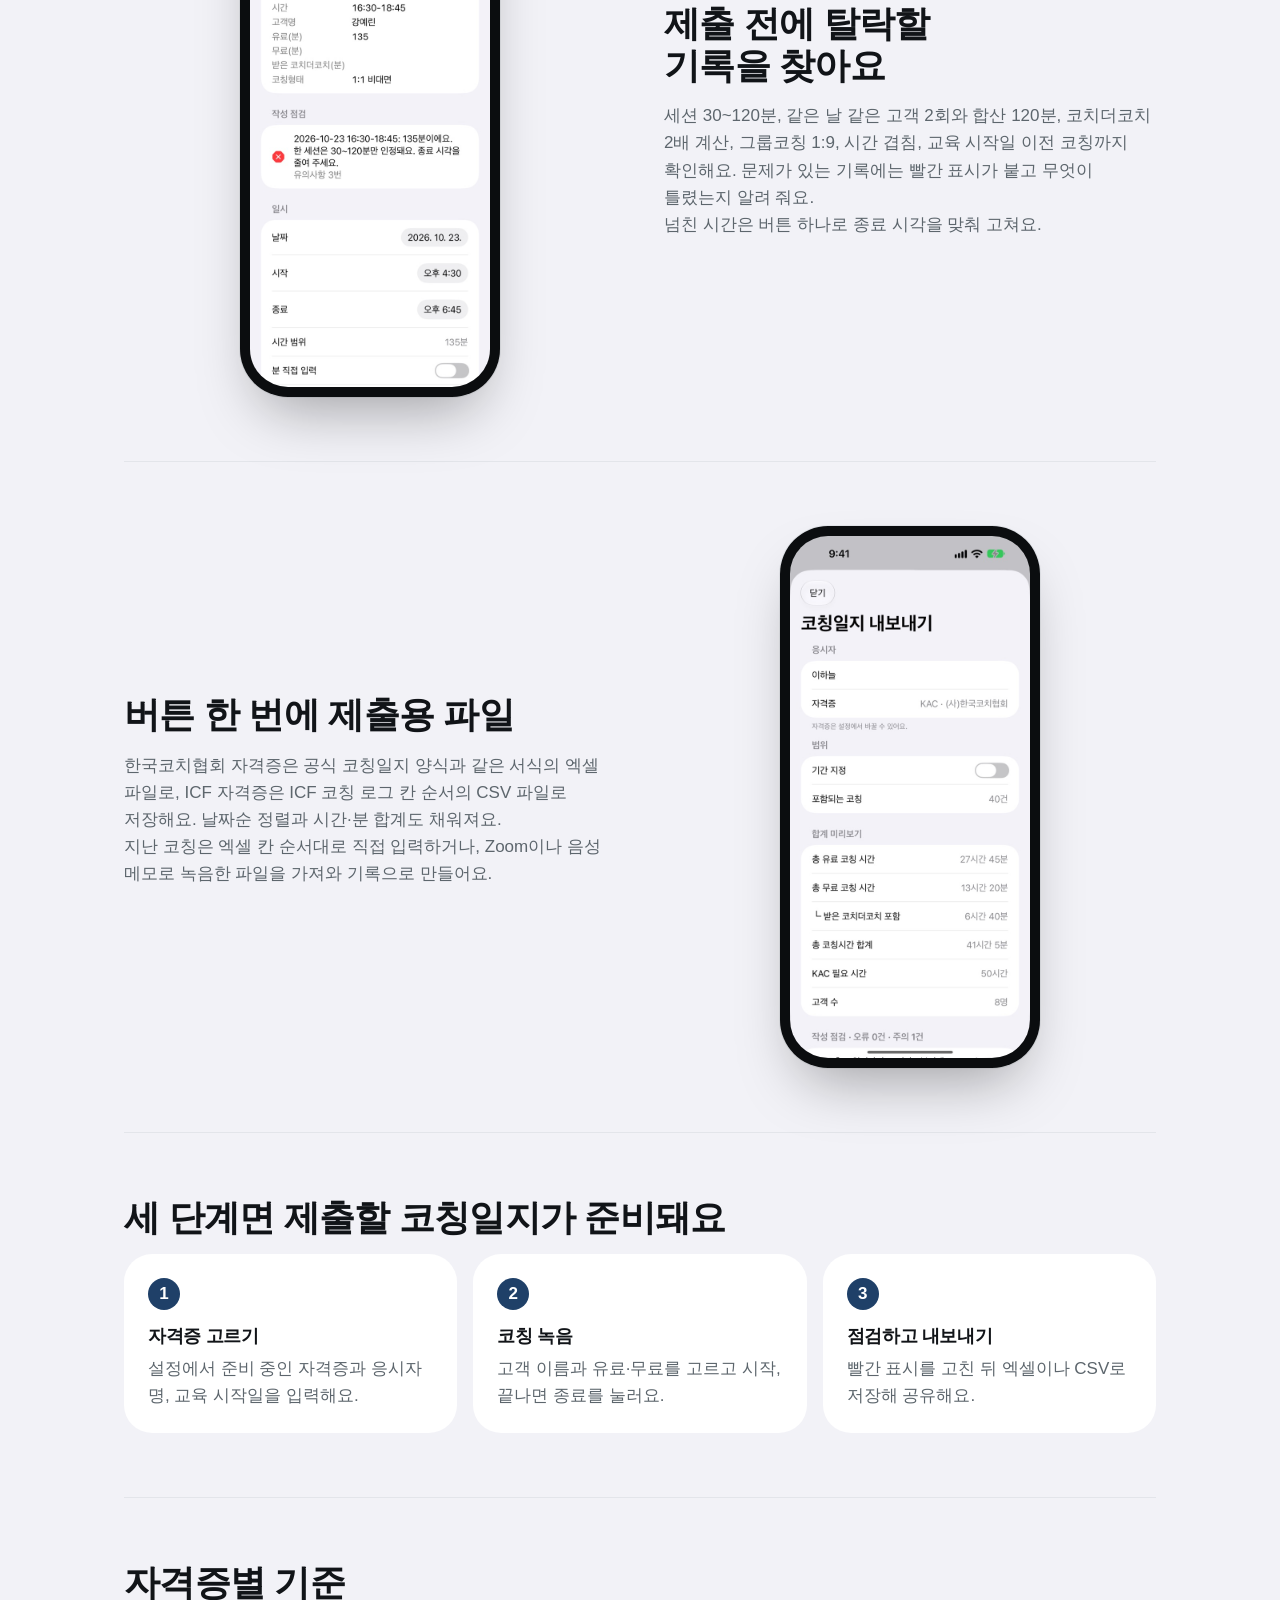
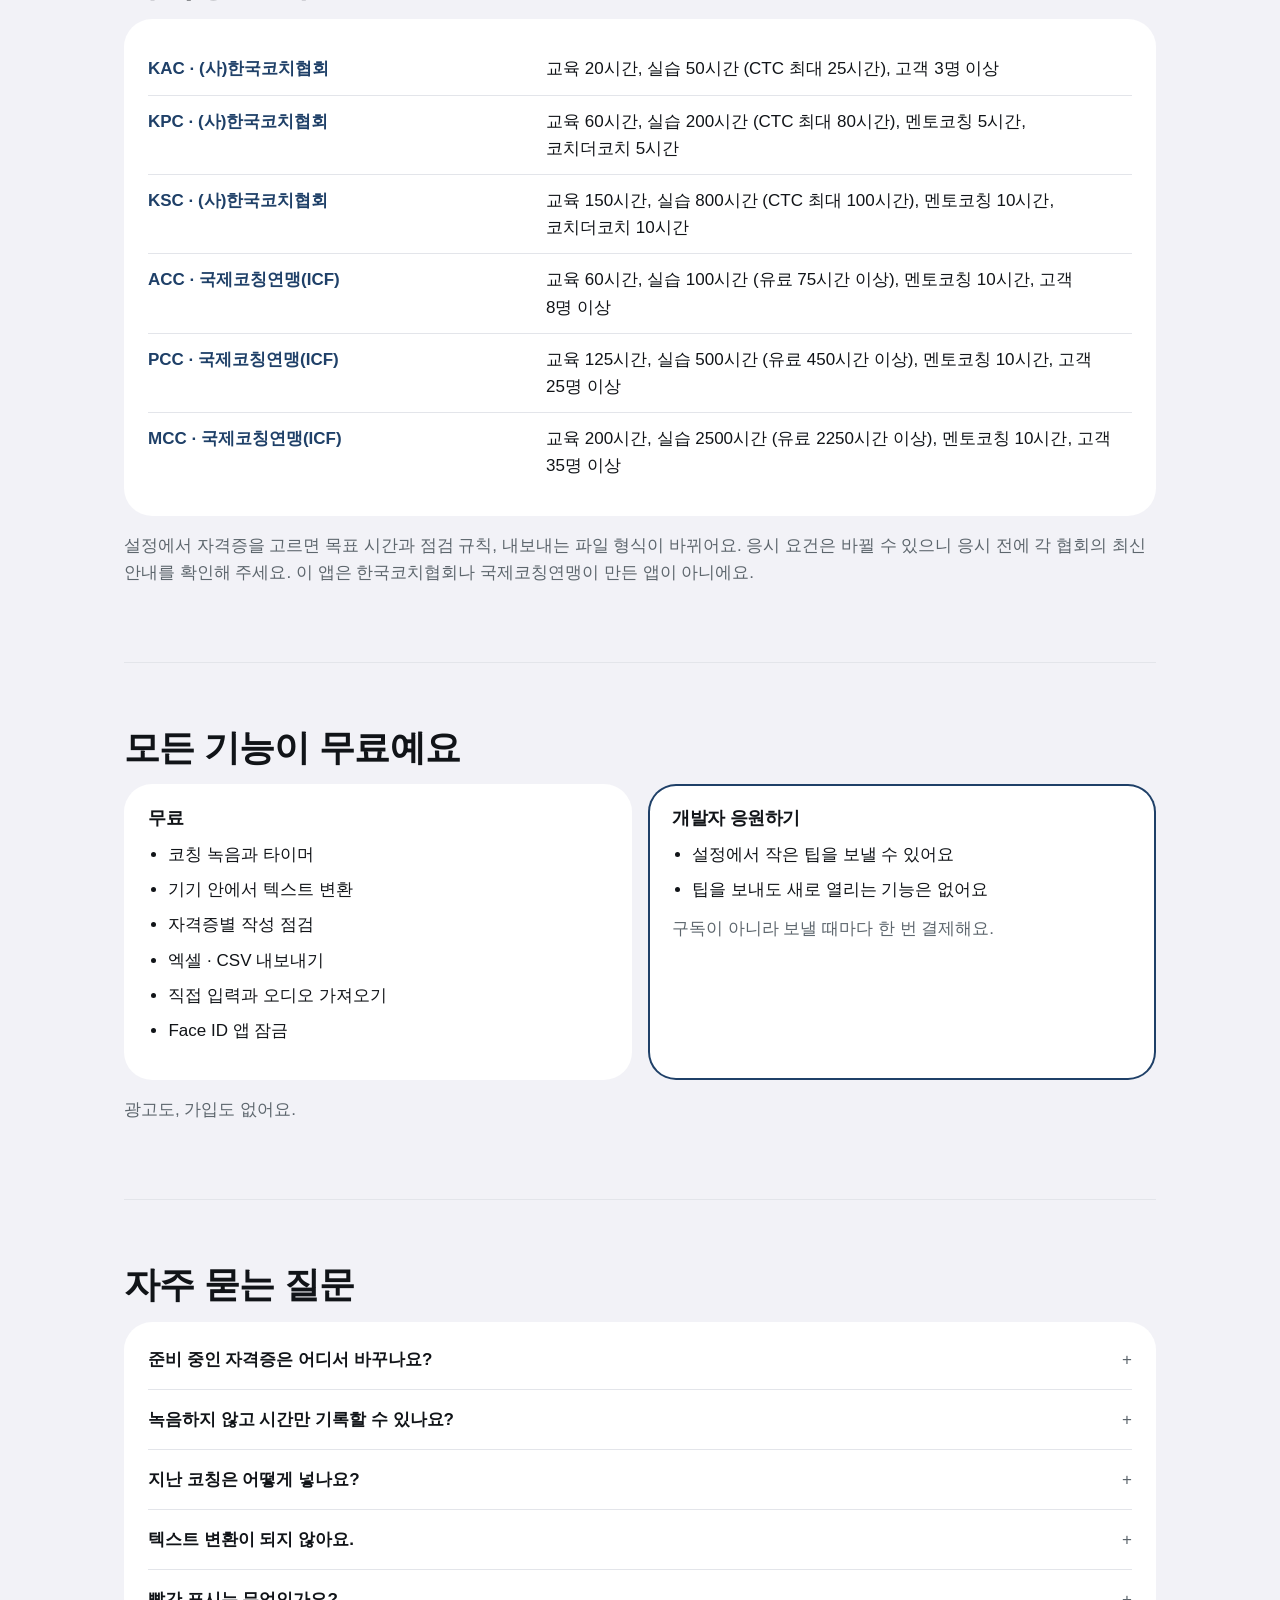
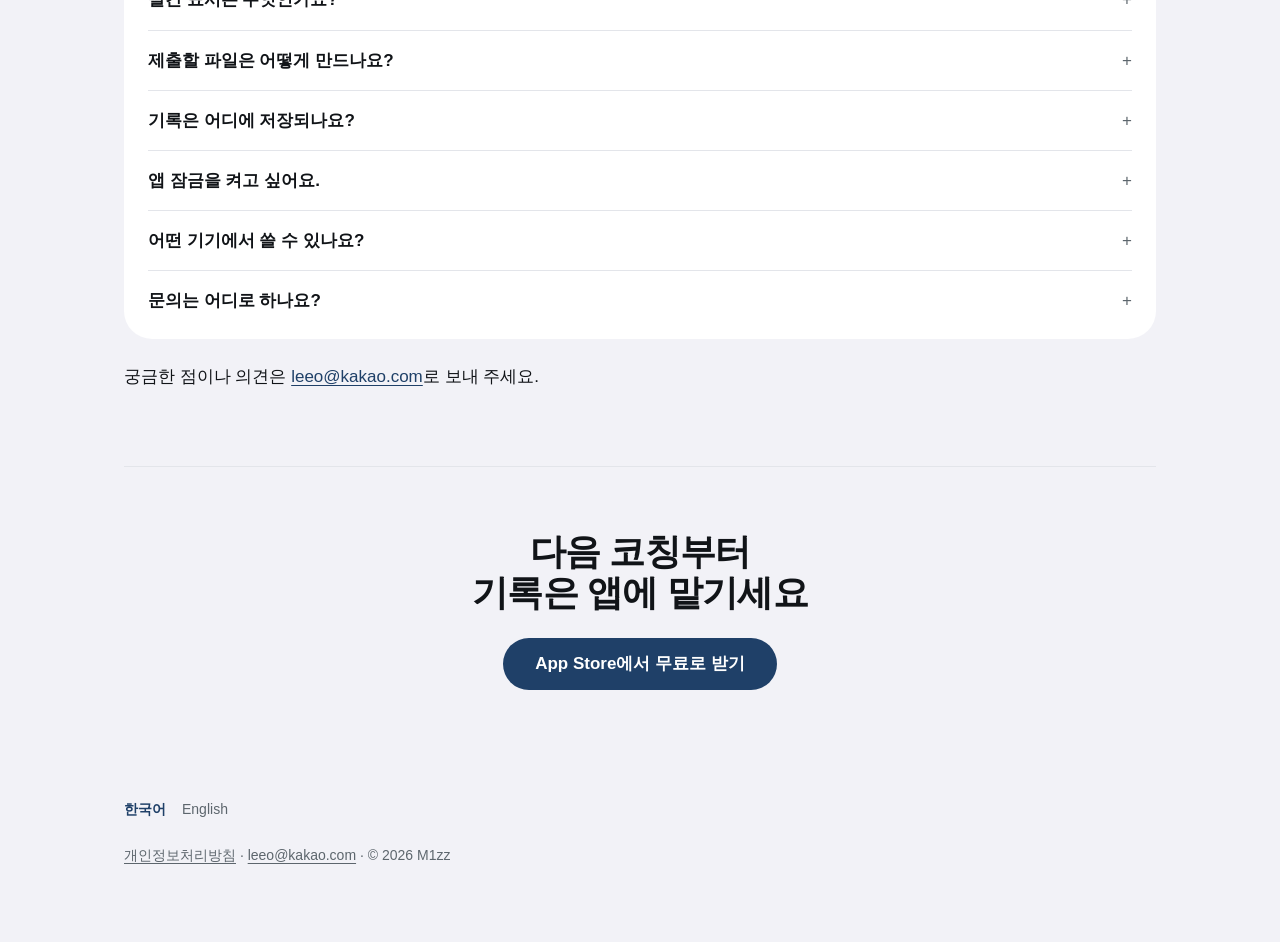
==== commit 4acb91d1: "docs(소개 페이지): 최신 공용 생성기로 다시 만듦, sitegen.css 와 가벼운 그림 Co-Authored-By: Claude Opus 5.5 <noreply@anthro" ====
--- a/docs/index.html
+++ b/docs/index.html
@@ -20,7 +20,7 @@
   <meta name="twitter:card" content="summary_large_image">
   <link rel="icon" href="icon.png">
   <link rel="apple-touch-icon" href="icon.png">
-  <link rel="stylesheet" href="site.css">
+  <link rel="stylesheet" href="sitegen.css">
   <link rel="stylesheet" href="demo.css">
   <style>:root{--accent:#1F4068}@media (prefers-color-scheme:dark){:root{--accent:#89BDF1}}</style>
   <script>document.documentElement.classList.add("js")</script>
@@ -40,7 +40,7 @@
         <div class="actions"><a class="cta" href="https://apps.apple.com/app/id6822541501">App Store에서 무료로 받기</a><a class="try" href="#try">작성 점검을 해 보세요 ↓</a></div>
         <p class="muted small">모든 기능이 무료예요. iPhone, iPad, Mac에서 쓸 수 있어요.</p>
       </div>
-      <div class="phone"><img src="img/ko/1-list.jpg" alt="녹음하면 코칭일지가 완성돼요" width="720" height="1564" decoding="async"></div>
+      <div class="phone"><img src="img/ko/1-list.jpg" alt="녹음하면 코칭일지가 완성돼요" width="600" height="1303" decoding="async"></div>
     </section>
 
 
@@ -60,7 +60,7 @@
         <h2>녹음 버튼이 시간을 적어요</h2>
         <p>시작을 누른 순간이 시작 시각, 종료를 누른 순간이 종료 시각이 돼요. 전화가 오면 일시정지되고, 잠금 화면에서도 녹음이 이어져요. 고객이 녹음에 동의하지 않았다면 타이머로 시간만 남겨요.<br>iOS 26과 macOS 26부터는 대화가 기기 안에서 텍스트로 바뀌고, 문장을 누르면 그 부분부터 다시 들을 수 있어요.</p>
       </div>
-      <div class="phone"><img src="img/ko/2-recording.jpg" alt="녹음 버튼이 시간을 적어요" width="720" height="1564" loading="lazy" decoding="async"></div>
+      <div class="phone"><img src="img/ko/2-recording.jpg" alt="녹음 버튼이 시간을 적어요" width="600" height="1303" loading="lazy" decoding="async"></div>
     </section>
 
     <section class="feature reveal">
@@ -68,7 +68,7 @@
         <h2>제출 전에 탈락할 기록을 찾아요</h2>
         <p>세션 30~120분, 같은 날 같은 고객 2회와 합산 120분, 코치더코치 2배 계산, 그룹코칭 1:9, 시간 겹침, 교육 시작일 이전 코칭까지 확인해요. 문제가 있는 기록에는 빨간 표시가 붙고 무엇이 틀렸는지 알려 줘요.<br>넘친 시간은 버튼 하나로 종료 시각을 맞춰 고쳐요.</p>
       </div>
-      <div class="phone"><img src="img/ko/3-detail.jpg" alt="제출 전에 탈락할 기록을 찾아요" width="720" height="1564" loading="lazy" decoding="async"></div>
+      <div class="phone"><img src="img/ko/3-detail.jpg" alt="제출 전에 탈락할 기록을 찾아요" width="600" height="1303" loading="lazy" decoding="async"></div>
     </section>
 
     <section class="feature reveal">
@@ -76,7 +76,7 @@
         <h2>버튼 한 번에 제출용 파일</h2>
         <p>한국코치협회 자격증은 공식 코칭일지 양식과 같은 서식의 엑셀 파일로, ICF 자격증은 ICF 코칭 로그 칸 순서의 CSV 파일로 저장해요. 날짜순 정렬과 시간·분 합계도 채워져요.<br>지난 코칭은 엑셀 칸 순서대로 직접 입력하거나, Zoom이나 음성 메모로 녹음한 파일을 가져와 기록으로 만들어요.</p>
       </div>
-      <div class="phone"><img src="img/ko/5-export.jpg" alt="버튼 한 번에 제출용 파일" width="720" height="1564" loading="lazy" decoding="async"></div>
+      <div class="phone"><img src="img/ko/5-export.jpg" alt="버튼 한 번에 제출용 파일" width="600" height="1303" loading="lazy" decoding="async"></div>
     </section>
 
     <section class="reveal">
@@ -93,6 +93,7 @@
       </div>
       <p class="muted">설정에서 자격증을 고르면 목표 시간과 점검 규칙, 내보내는 파일 형식이 바뀌어요. 응시 요건은 바뀔 수 있으니 응시 전에 각 협회의 최신 안내를 확인해 주세요. 이 앱은 한국코치협회나 국제코칭연맹이 만든 앱이 아니에요.</p>
     </section>
+
 
     <section class="reveal" id="pricing">
       <h2>모든 기능이 무료예요</h2>
--- a/docs/sitegen.css
+++ b/docs/sitegen.css
@@ -0,0 +1,157 @@
+/* 앱 소개 페이지 공용 디자인. sitegen.py 가 각 레포 docs/sitegen.css 로 복사한다(앱의 다른 css 와 이름이 겹치지 않게). 여기서만 고친다.
+   앱마다 다른 것은 --accent 하나(페이지 <style> 에서 넣는다). */
+
+:root {
+  --bg: #f2f2f7; --surface: #fff; --text: #111418; --muted: #5d666d; --line: #e3e5ea;
+  --on-accent: #fff;
+  --r-outer: 28px; --r-inner: 16px;          /* 안쪽 = 바깥 - 여백(12) */
+  --s1: 4px; --s2: 8px; --s3: 12px; --s4: 16px; --s5: 24px; --s6: 32px; --s7: 48px; --s8: 64px; --s9: 96px;
+  --ease: cubic-bezier(0.22, 1, 0.36, 1);
+  color-scheme: light dark;
+}
+@media (prefers-color-scheme: dark) {
+  :root { --bg: #0a0d0f; --surface: #141a1d; --text: #eef3f5; --muted: #93a0a6; --line: #232c30; --on-accent: #0a0d0f; }
+}
+
+* { box-sizing: border-box; }
+html { scroll-behavior: smooth; -webkit-text-size-adjust: 100%; }
+body {
+  margin: 0; background: var(--bg); color: var(--text);
+  font: 17px/1.6 -apple-system, BlinkMacSystemFont, "SF Pro Text", "Apple SD Gothic Neo", "Hiragino Sans",
+        "PingFang SC", "Segoe UI", Roboto, "Noto Sans", "Noto Sans KR", "Noto Sans JP", "Noto Sans SC", sans-serif;
+  -webkit-font-smoothing: antialiased;
+}
+:lang(ko) { word-break: keep-all; }
+:lang(ja) { word-break: auto-phrase; }   /* 일본어: 단어 가운데서 줄이 바뀌지 않게 (지원하는 브라우저만) */
+h1, h2, h3 { text-wrap: balance; margin: 0; line-height: 1.15; letter-spacing: -0.02em; }
+p, li, dd, summary { text-wrap: pretty; }
+h1 { font-size: clamp(2.25rem, 6vw, 3.75rem); font-weight: 700; }
+h2 { font-size: clamp(1.625rem, 3.6vw, 2.25rem); font-weight: 700; margin-bottom: var(--s4); }
+h3 { font-size: 1.125rem; font-weight: 600; }
+p { margin: 0 0 var(--s3); }
+a { color: var(--accent); text-underline-offset: 3px; }
+code { font: inherit; font-weight: 600; color: var(--accent); }
+.muted { color: var(--muted); }
+.small { font-size: 0.875rem; }
+
+/* 키보드 사용자: 본문 바로가기, 눈에 보이는 초점 */
+.skip { position: absolute; left: var(--s4); top: -100px; padding: var(--s2) var(--s4);
+        background: var(--surface); border-radius: var(--r-inner); z-index: 10; }
+.skip:focus { top: var(--s4); }
+:focus-visible { outline: 3px solid var(--accent); outline-offset: 3px; border-radius: 8px; }
+
+/* 위 막대 */
+.bar { display: flex; align-items: center; justify-content: space-between;
+       max-width: 1080px; margin: 0 auto; padding: var(--s4) var(--s5); }
+.brand { display: flex; align-items: center; gap: var(--s3); color: var(--text); text-decoration: none; font-weight: 600; }
+.brand img { border-radius: 8px; }
+.lang-link { color: var(--muted); text-decoration: none; font-size: 0.9375rem; }
+.lang-link:hover { color: var(--text); }
+
+main { max-width: 1080px; margin: 0 auto; padding: 0 var(--s5); }
+main > section { padding: var(--s8) 0; }
+main > section + section { border-top: 1px solid var(--line); }
+
+/* 첫 화면: 무엇을 해 주는지 + 받기 + 실제 화면 */
+.hero { display: grid; grid-template-columns: 1.2fr 1fr; gap: var(--s7); align-items: center; padding-top: var(--s6) !important; }
+.hero h1 { margin-bottom: var(--s5); max-width: 14em; }
+.lead { font-size: 1.25rem; color: var(--muted); max-width: 32em; margin-bottom: var(--s6); }
+
+.cta { display: inline-flex; align-items: center; min-height: 52px; padding: 0 var(--s6);
+       background: var(--accent); color: var(--on-accent); border-radius: 999px;
+       font-weight: 600; text-decoration: none; margin-bottom: var(--s3);
+       transition: transform .2s var(--ease), filter .2s var(--ease), box-shadow .2s var(--ease); }
+.cta:hover { filter: brightness(1.08); transform: translateY(-1px);
+             box-shadow: 0 8px 24px color-mix(in srgb, var(--accent) 35%, transparent); }
+.cta:active { transform: translateY(0) scale(.98); filter: brightness(.95); }
+
+.actions { display: flex; flex-wrap: wrap; align-items: center; gap: var(--s2) var(--s5); }
+.try { font-weight: 600; text-decoration: none; margin-bottom: var(--s3); }
+.try:hover { text-decoration: underline; }
+
+/* 아이폰 화면 */
+.phone { justify-self: center; width: min(300px, 72vw); padding: 10px; border-radius: 48px;
+         background: #0b0d0f; box-shadow: 0 30px 60px -20px rgb(0 0 0 / .35), 0 0 0 1px var(--line); }
+.phone img, .phone video { display: block; width: 100%; height: auto; border-radius: 38px; }
+.plain { justify-self: center; width: 100%; }
+.plain img, .plain video { display: block; width: 100%; height: auto; border-radius: var(--r-inner);
+                           box-shadow: 0 24px 48px -20px rgb(0 0 0 / .3), 0 0 0 1px var(--line); }
+
+/* 문제 */
+.problem > * { max-width: 40rem; }
+.problem p { font-size: 1.1875rem; }
+
+/* 좋아지는 점: 글과 화면을 번갈아 */
+.feature { display: grid; grid-template-columns: 1fr 1fr; gap: var(--s7); align-items: center; }
+.feature:nth-of-type(odd) .copy { order: 2; }
+.feature .phone { width: min(260px, 66vw); }
+.feature .plain { max-width: 520px; }
+.feature p { font-size: 1.0625rem; color: var(--muted); max-width: 30em; }
+
+/* 시작하기 */
+.card { background: var(--surface); border-radius: var(--r-outer); padding: var(--s5); }
+.steps { list-style: none; padding: 0; margin: 0; display: grid; grid-template-columns: repeat(3, 1fr); gap: var(--s4); }
+.steps .n { display: inline-grid; place-items: center; width: 32px; height: 32px; border-radius: 50%;
+            background: var(--accent); color: var(--on-accent); font-weight: 700; margin-bottom: var(--s4); }
+.steps h3 { margin-bottom: var(--s2); }
+.steps p { color: var(--muted); margin: 0; }
+
+/* 명령표 */
+.table dl { margin: 0; }
+.table div { display: grid; grid-template-columns: minmax(0, 22em) minmax(0, 1fr); gap: var(--s5);
+             padding: var(--s3) 0; border-bottom: 1px solid var(--line); }
+.table div:last-child { border-bottom: 0; }
+.table dt { font-weight: 600; color: var(--accent); }
+.table dd { margin: 0; }
+#commands .muted { margin-top: var(--s4); }
+
+/* 가격 */
+.plans { display: grid; grid-template-columns: 1fr 1fr; gap: var(--s4); margin-bottom: var(--s4); }
+.plan h3 { margin-bottom: var(--s3); }
+.plan ul { margin: 0 0 var(--s3); padding-left: 1.2em; }
+.plan li { margin-bottom: var(--s2); }
+.plan.pro { box-shadow: inset 0 0 0 2px var(--accent); }
+
+/* 자주 묻는 질문 */
+.faq { background: var(--surface); border-radius: var(--r-outer); padding: var(--s2) var(--s5); }
+details { border-bottom: 1px solid var(--line); }
+details:last-child { border-bottom: 0; }
+summary { cursor: pointer; list-style: none; padding: var(--s4) var(--s6) var(--s4) 0; font-weight: 600; position: relative; }
+summary::-webkit-details-marker { display: none; }
+summary::after { content: "+"; position: absolute; right: 0; top: var(--s4); color: var(--muted);
+                 font-weight: 400; transition: transform .25s var(--ease); }
+details[open] summary::after { transform: rotate(45deg); }
+summary:hover { color: var(--accent); }
+details p { color: var(--muted); padding-bottom: var(--s4); margin: 0; }
+.contact { margin-top: var(--s5); }
+
+/* 마지막 받기 */
+.closing { text-align: center; }
+.closing h2 { margin-bottom: var(--s5); }
+
+footer { max-width: 1080px; margin: 0 auto; padding: var(--s6) var(--s5) var(--s8); color: var(--muted); font-size: 0.875rem; }
+.langs { display: flex; flex-wrap: wrap; gap: var(--s2) var(--s4); margin-bottom: var(--s5); }
+.langs a { color: var(--muted); text-decoration: none; }
+.langs a:hover { color: var(--text); }
+.langs a[aria-current] { color: var(--accent); font-weight: 600; }
+footer a { color: inherit; }
+
+/* 스크롤하면 부드럽게 나타난다. 스크립트가 없거나 동작 줄이기를 켰으면 처음부터 보인다. */
+.js .reveal { opacity: 0; transform: translateY(24px); transition: opacity .8s var(--ease), transform .8s var(--ease); }
+.js .reveal.in { opacity: 1; transform: none; }
+@media (prefers-reduced-motion: reduce) {
+  html { scroll-behavior: auto; }
+  .js .reveal { opacity: 1; transform: none; transition: none; }
+  .cta { transition: none; }
+}
+
+@media (max-width: 760px) {
+  main { padding: 0 var(--s4); }
+  .bar, footer { padding-left: var(--s4); padding-right: var(--s4); }
+  main > section { padding: var(--s7) 0; }
+  .hero, .feature { grid-template-columns: 1fr; gap: var(--s6); }
+  .hero { text-align: left; }
+  .feature:nth-of-type(odd) .copy { order: 0; }
+  .steps, .plans { grid-template-columns: 1fr; }
+  .table div { grid-template-columns: 1fr; gap: var(--s1); }
+}
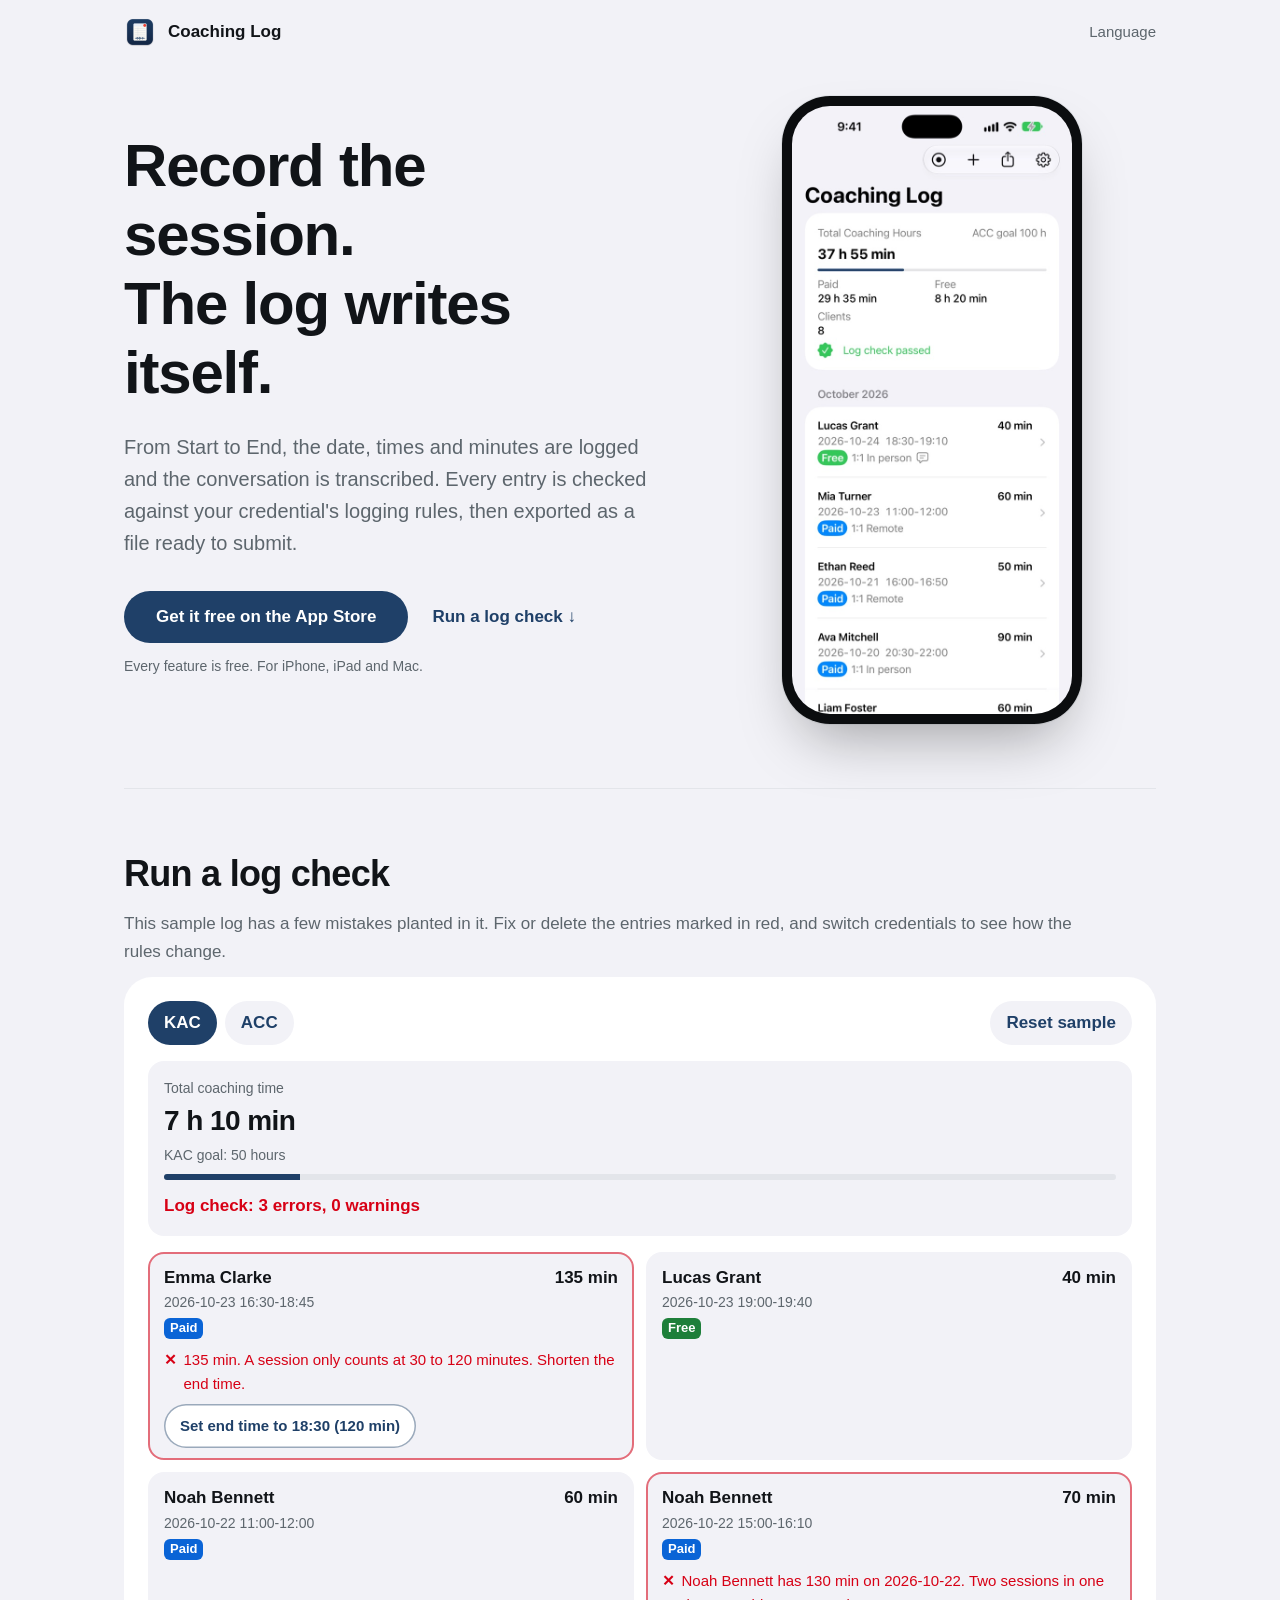
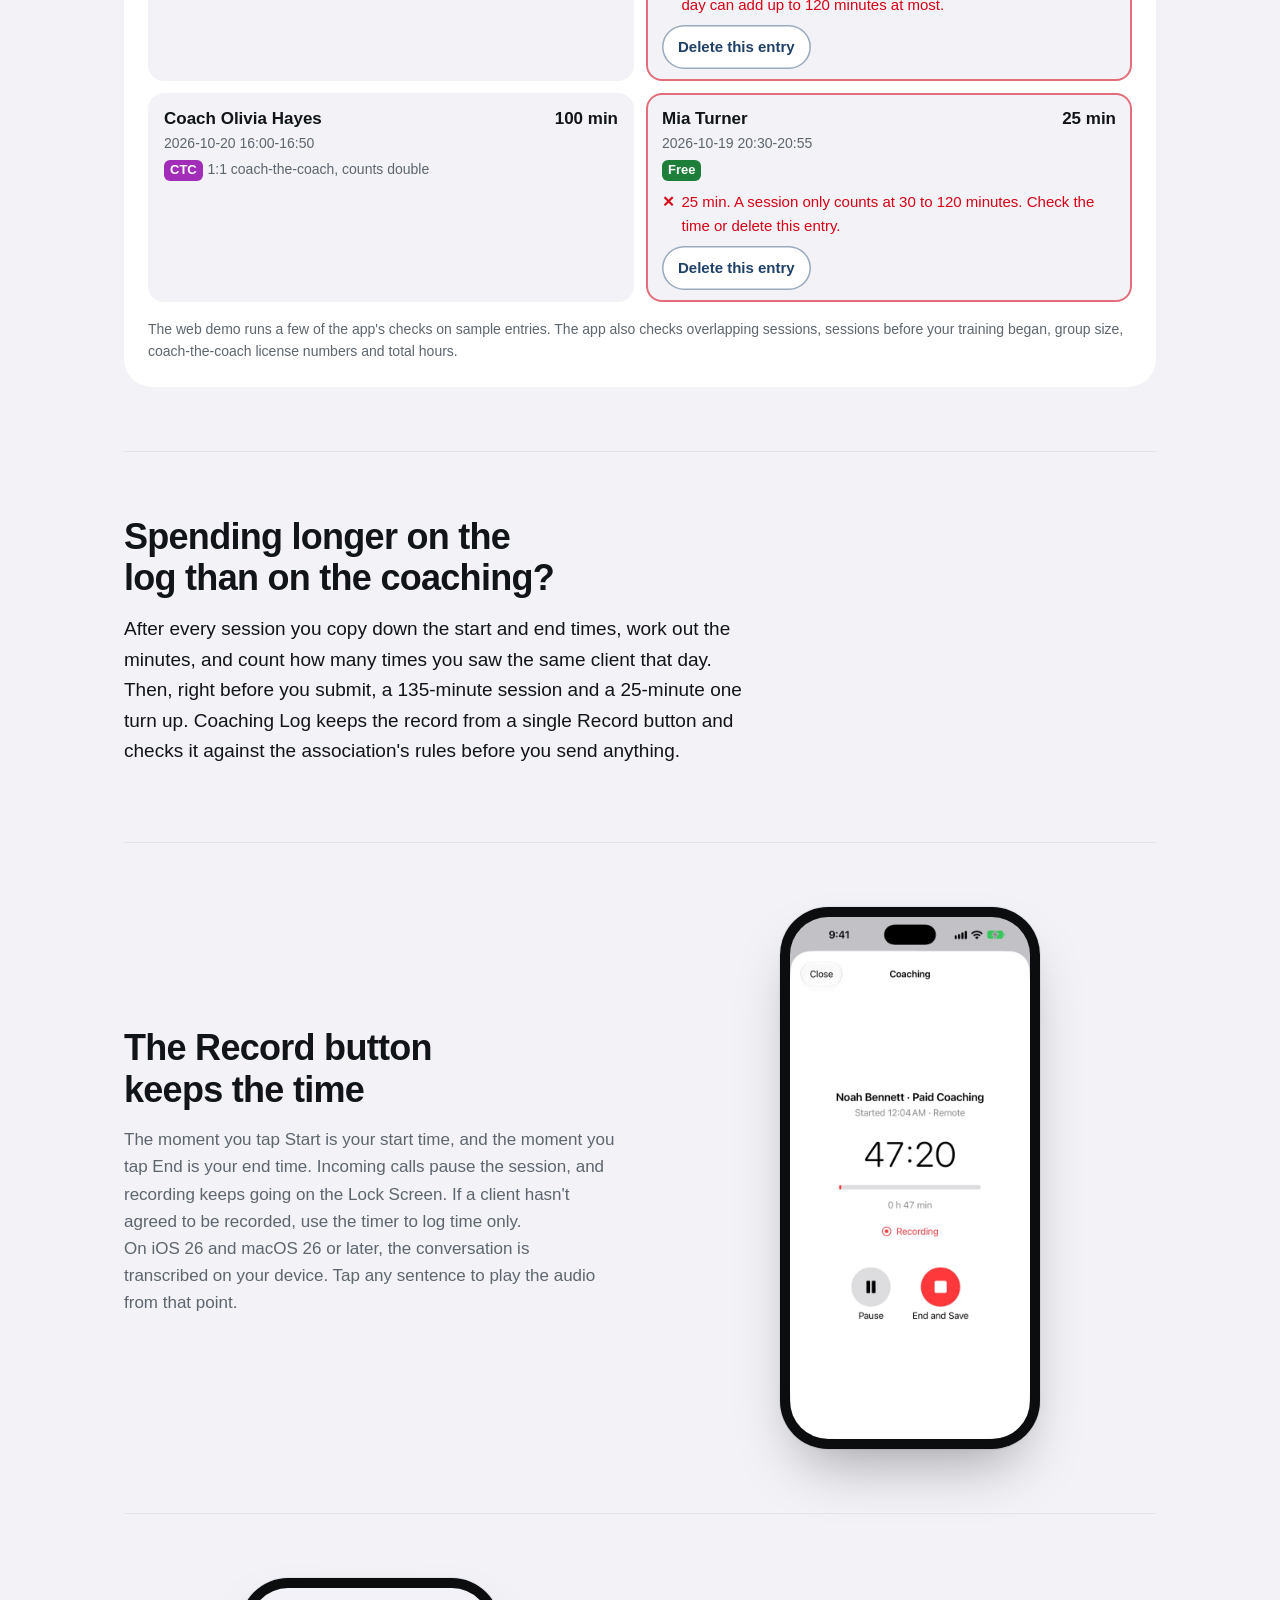
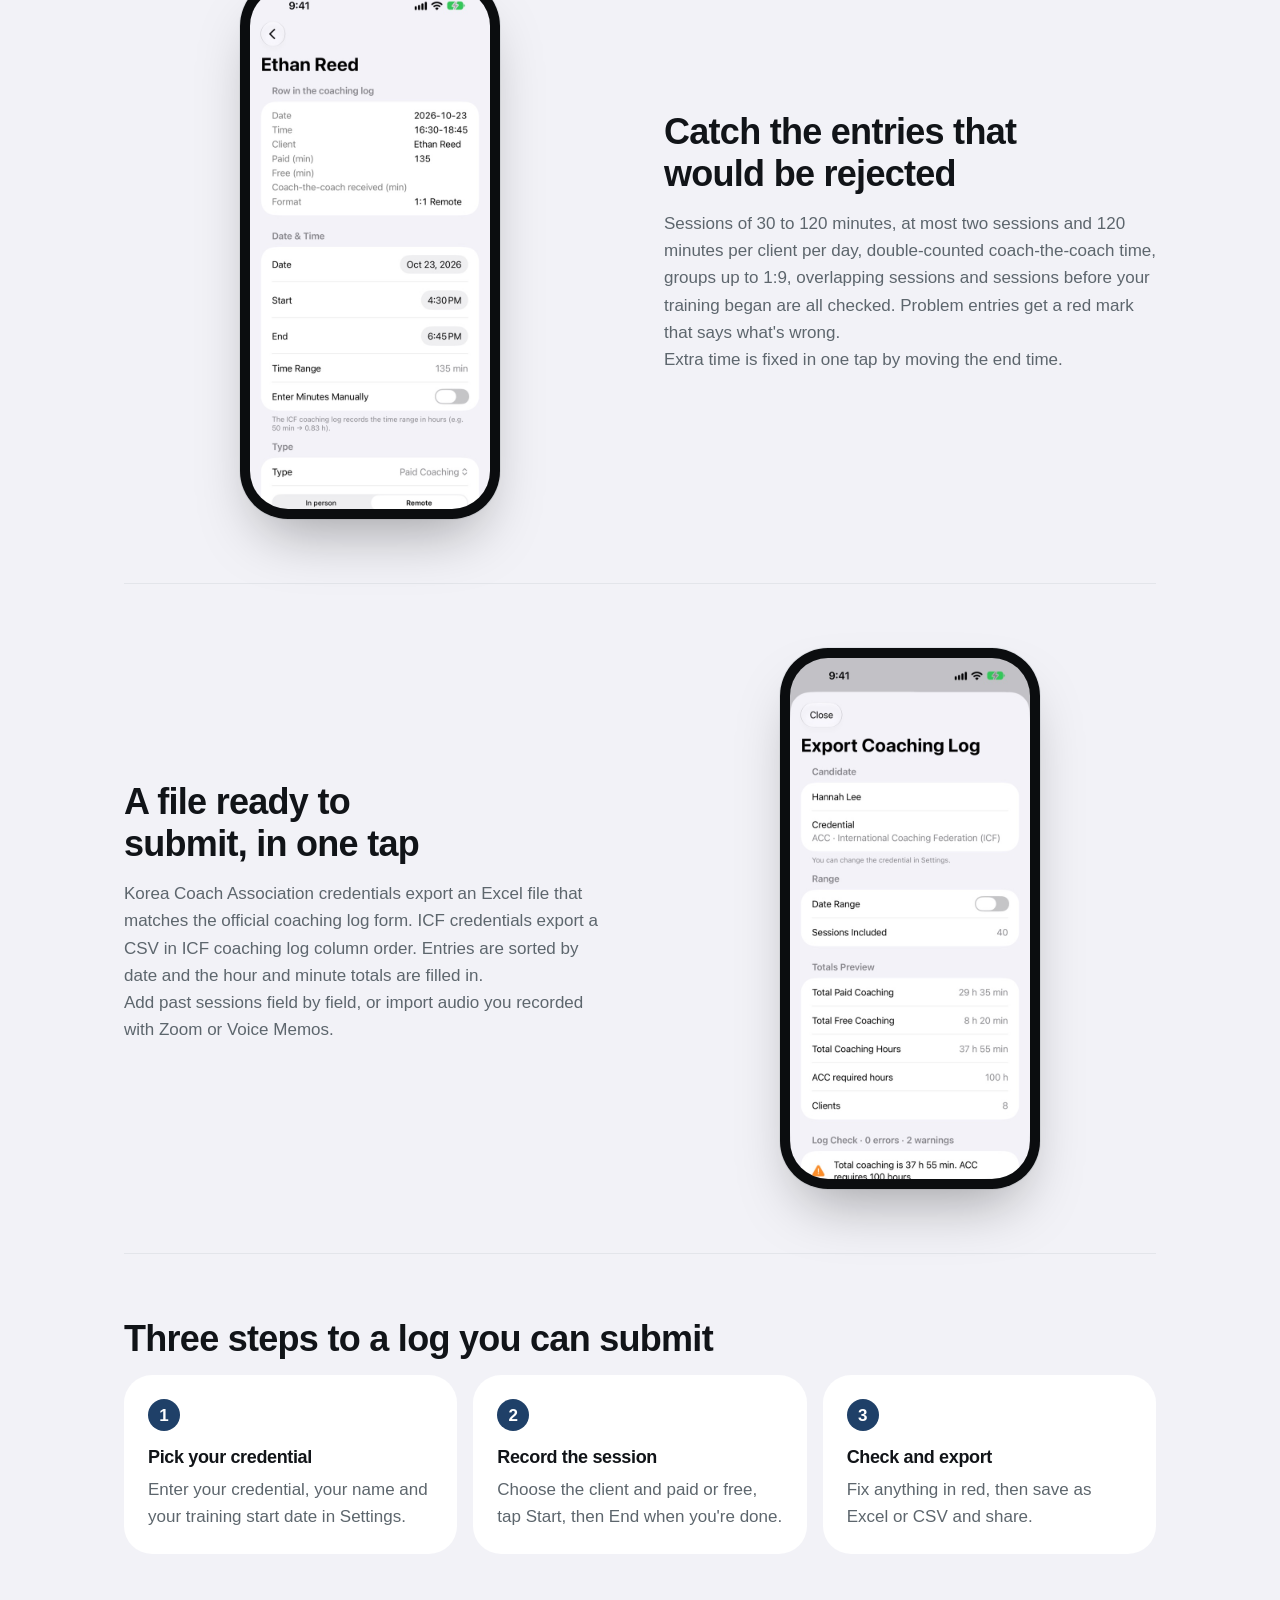
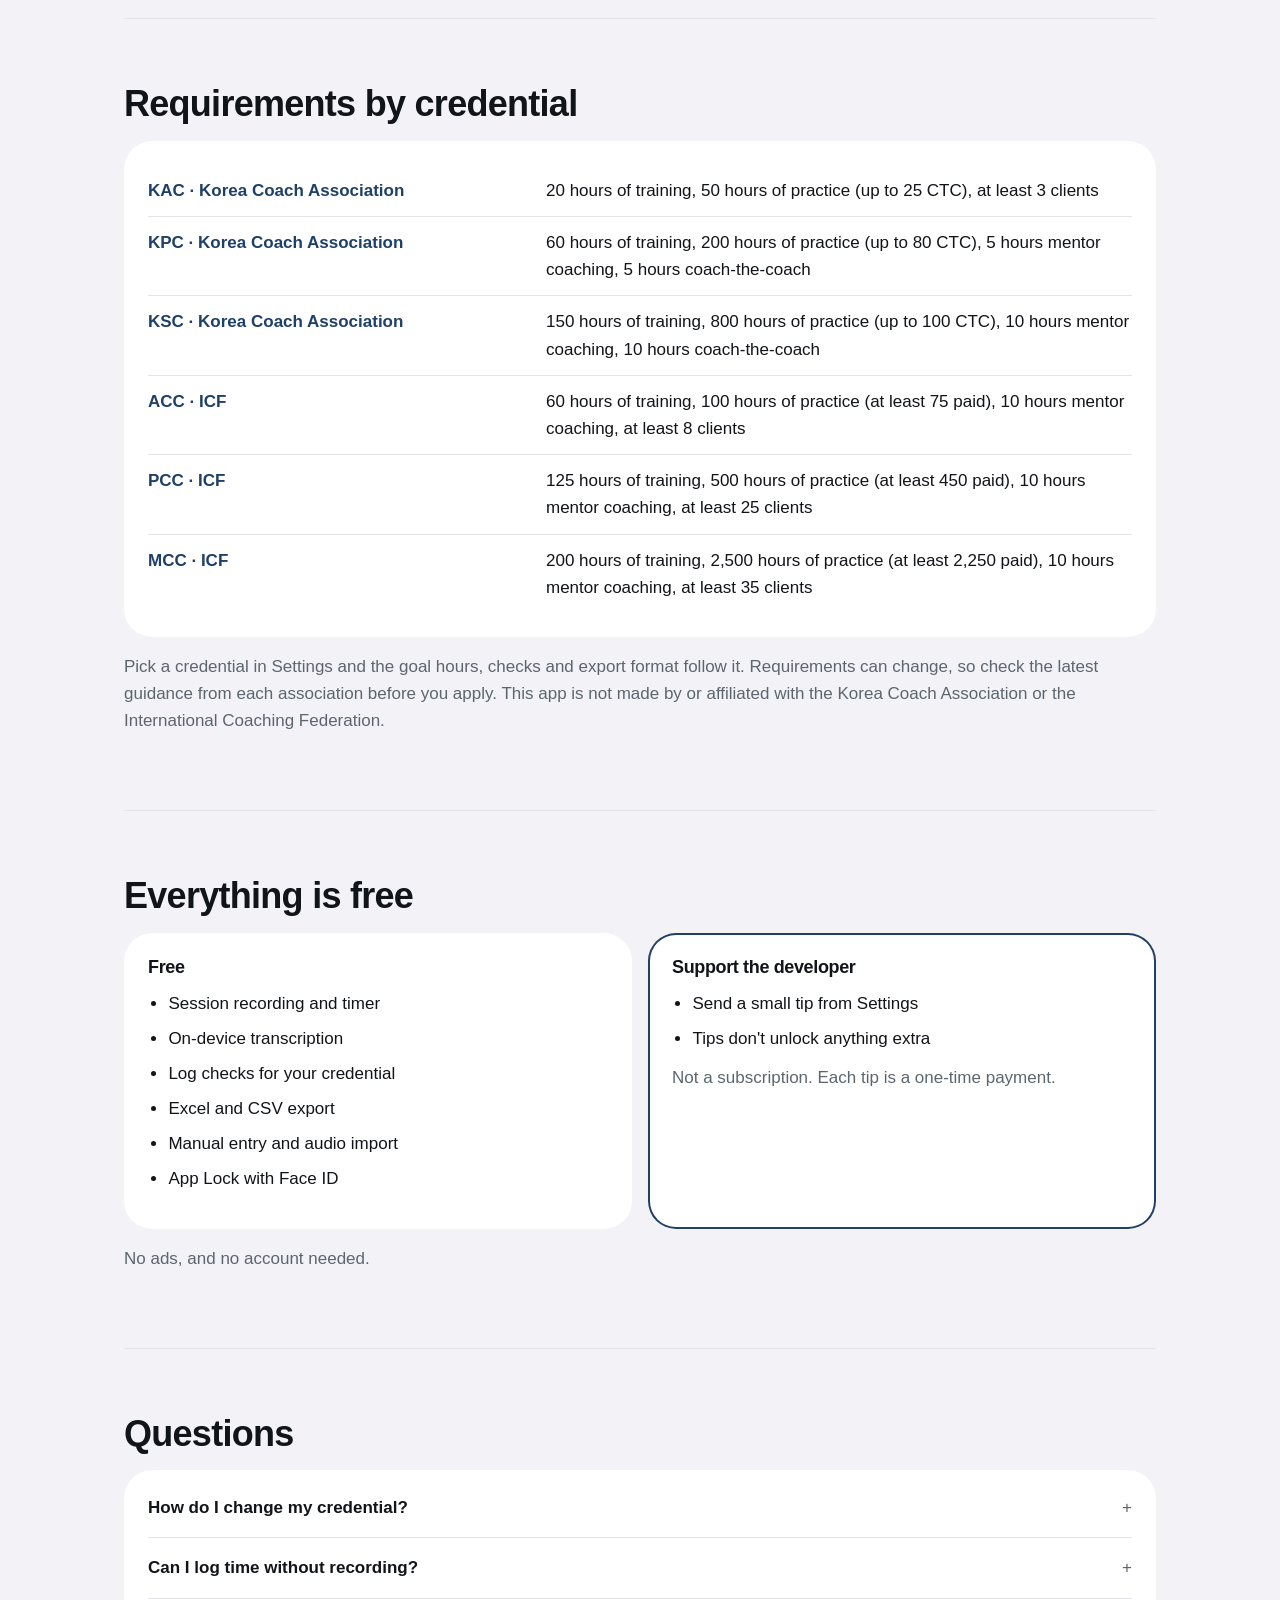
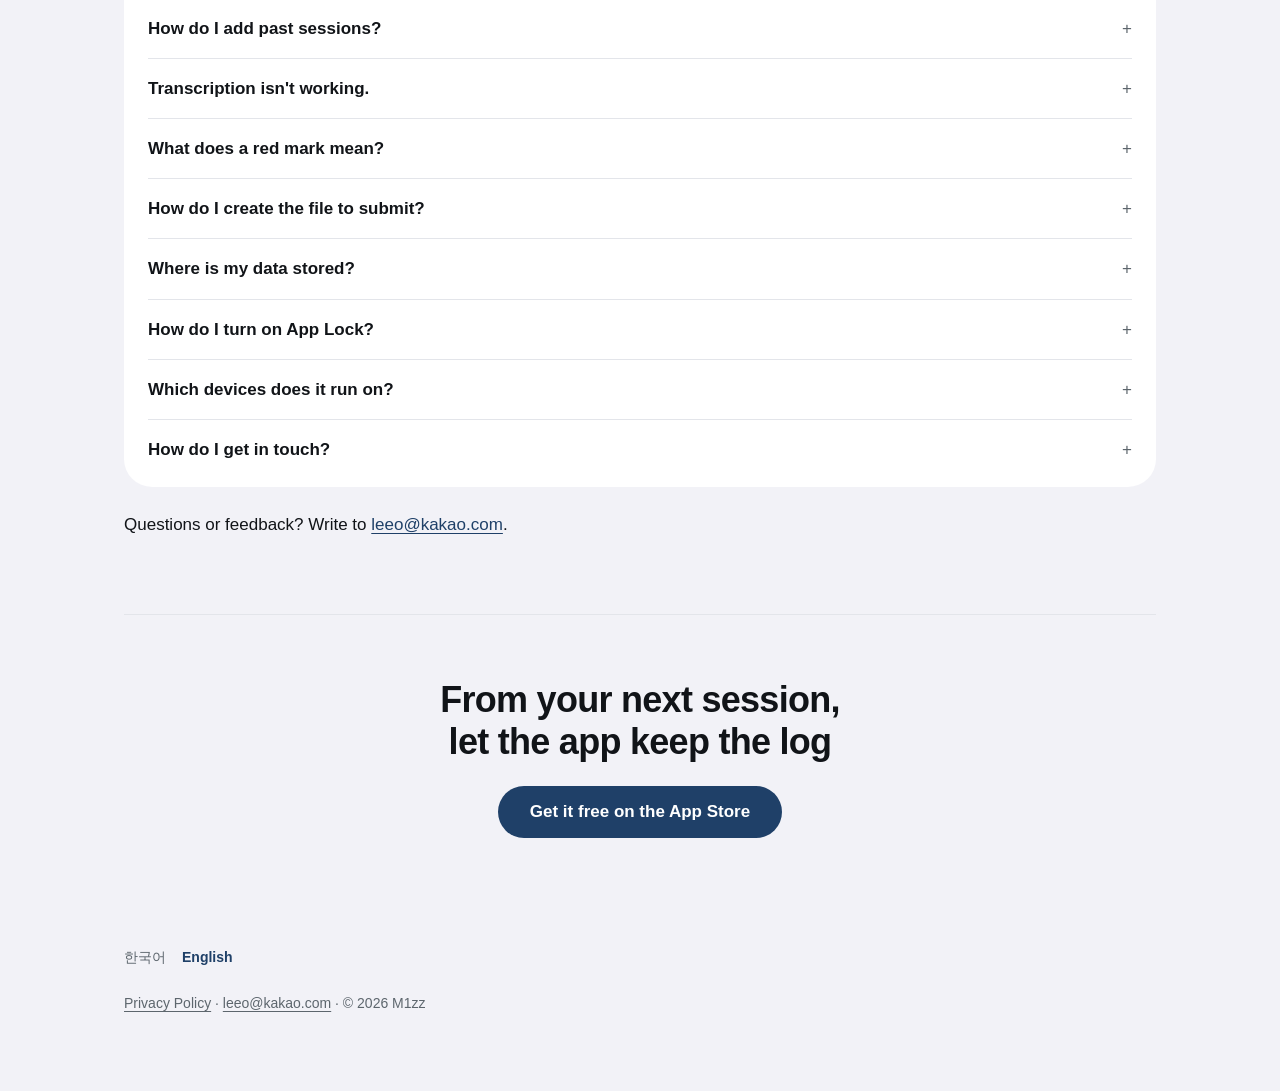
==== commit fa1378dd: "docs(소개 페이지): 첫 주소로 오면 브라우저 언어 페이지로 Co-Authored-By: Claude Opus 5.5 <noreply@anthropic.com>" ====
--- a/docs/index.html
+++ b/docs/index.html
@@ -24,6 +24,25 @@
   <link rel="stylesheet" href="demo.css">
   <style>:root{--accent:#1F4068}@media (prefers-color-scheme:dark){:root{--accent:#89BDF1}}</style>
   <script>document.documentElement.classList.add("js")</script>
+  <script>(function () {
+    var P = {"ko": "", "en": "en/"}, here = "ko", want;
+    try { want = localStorage.getItem("sitegen-lang"); } catch (e) {}
+    function match(tag) {
+      var t = (tag || "").toLowerCase(), b = t.split("-")[0], ks = Object.keys(P), i;
+      for (i = 0; i < ks.length; i++) if (ks[i].toLowerCase() === t) return ks[i];
+      if (b === "zh") return /hant|tw|hk|mo/.test(t) ? (P["zh-Hant"] !== undefined ? "zh-Hant" : null) : (P["zh-Hans"] !== undefined ? "zh-Hans" : null);
+      if (b === "no" || b === "nn") b = "nb";
+      if (P[b] !== undefined) return b;
+      for (i = 0; i < ks.length; i++) if (ks[i].toLowerCase().split("-")[0] === b) return ks[i];
+      return null;
+    }
+    if (!(want in P)) {
+      want = null;
+      var ls = navigator.languages || [navigator.language];
+      for (var i = 0; i < ls.length && !want; i++) want = match(ls[i]);
+    }
+    if (want && want !== here) location.replace(P[want] + location.hash);
+  })();</script>
 </head>
 <body>
   <a class="skip" href="#main">본문으로 건너뛰기</a>
@@ -144,6 +163,9 @@
       if (e.isIntersecting) { e.target.classList.add("in"); io.unobserve(e.target) }
     }), { rootMargin: "0px 0px -10% 0px" });
     document.querySelectorAll(".reveal").forEach(el => io.observe(el));
+    document.querySelectorAll(".langs a").forEach(a => a.addEventListener("click", () => {
+      try { localStorage.setItem("sitegen-lang", a.hreflang) } catch (e) {}
+    }));
   </script>
   <script src="demo.js"></script>
 </body>
